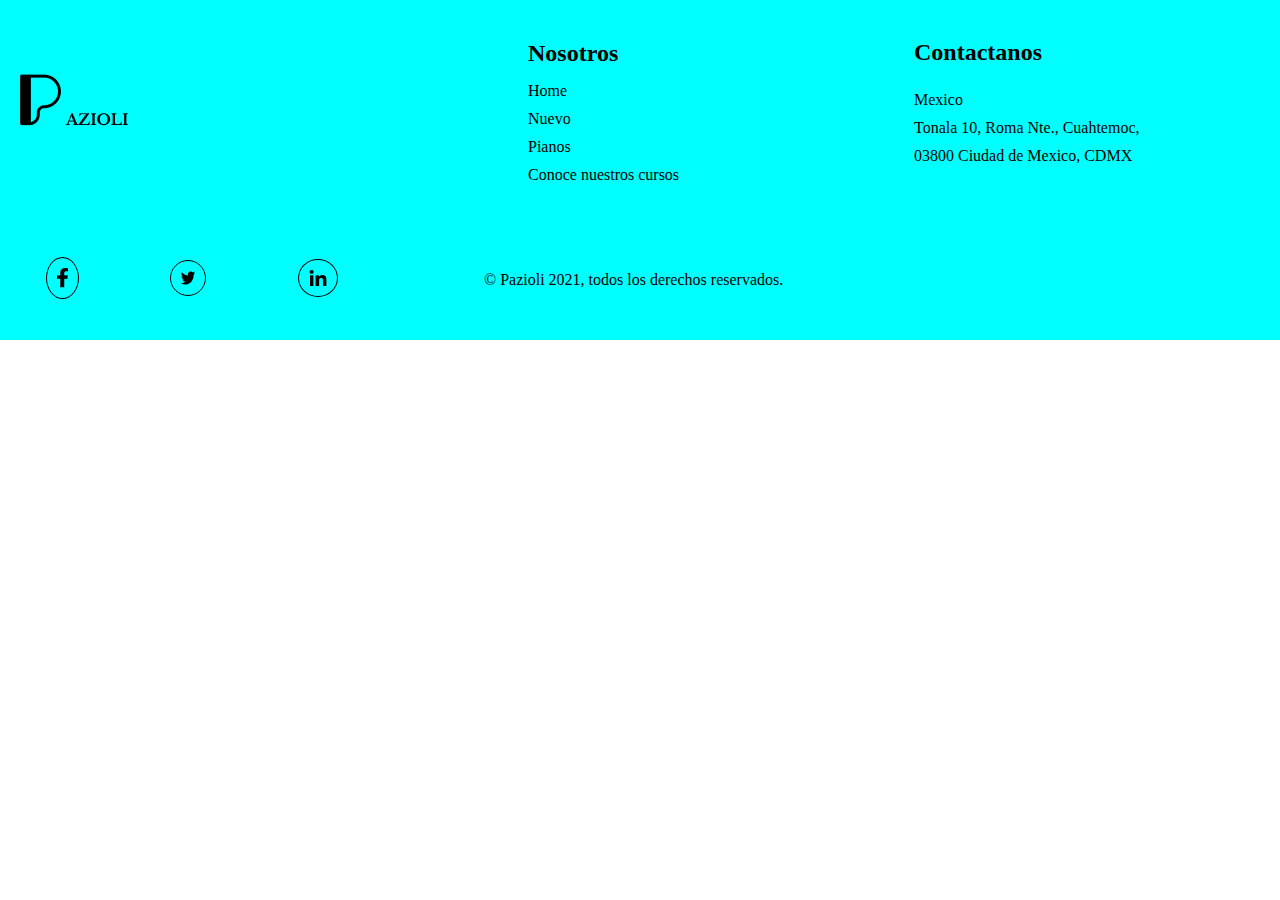
==== src/index.html @ c3fb05de "footer" ====
<!DOCTYPE html>
<html lang="en">
  <head>
    <meta charset="UTF-8" />
    <meta http-equiv="X-UA-Compatible" content="IE=edge" />
    <meta name="viewport" content="width=device-width, initial-scale=1.0" />
    <title>Equipo 01 - Pazioli</title>
    <link rel="stylesheet" href="../" />
    <link rel="stylesheet" href="../style/style.css" />
  </head>
  <body>
    <footer>
      <div class="footer__main">
        <div class="logo">
          <img src="../images/p_de_pazioli.png" alt="Logo Pazioli" />
          <img src="../images/AZIOLI.png" alt="Logo Pazioli" />
        </div>
        <div class="nosotros">
          <h2>Nosotros</h2>
          <ul>
            <li>Home</li>
            <li>Nuevo</li>
            <li>Pianos</li>
            <li>Conoce nuestros cursos</li>
          </ul>
        </div>
        <div class="contacto">
          <h2>Contactanos</h2>
          <ul>
            <li>Mexico</li>
            <li>Tonala 10, Roma Nte., Cuahtemoc,</li>
            <li>03800 Ciudad de Mexico, CDMX</li>
          </ul>
        </div>
      </div>

<div class="relleno">sadsds
    sdadp
    <p>dasd</p>
</div>

      <div class="footer__final">
        <div class="redes">
            <ul>
                <li><img src="../images/facebook.png" alt=""></li>
                <li><img src="../images/twitter.png" alt=""></li>
                <li><img src="../images/linkedin.png" alt=""></li>
            </ul>
        </div>
        <div class="derechos">
        <p>© Pazioli 2021, todos los derechos reservados.</p>
      </div>
    </div>
    </footer>
  </body>
</html>
---- style/style.css ----
@import url("https://fonts.googleapis.com/css2?family=Raleway&display=swap");
* {
  padding: 0;
  margin: 0;
}

footer {
  display: flex;
  justify-content: center;
  align-items: center;
  background-color: aqua;
  flex-wrap: wrap;
  position: relative;
}

.footer__main {
  display: flex;
  width: 100%;
  justify-content: center;
  align-items: center;
}

.logo {
  width: 40%;
  align-items: center;
  justify-content: center;
  padding-left: 20px;
}

.nosotros {
  width: 30%;
  justify-content: flex-start;
  flex-direction: column;
  padding: 20px;
  margin-top: 20px;
}

.nosotros h2 {
  width: 100%;
}

ul {
  list-style: none;
  margin-top: 15px;
}

li {
  margin-top: 10px;
}

.contacto {
  width: 30%;
  height: 100%;
  display: flex;
  align-items: flex-start;
  justify-content: flex-end;
  flex-direction: column;
}

.relleno {
  height: 100 px;
  clear: both;
  background-color: transparent;
  color: transparent;
}

.footer__final {
  display: flex;
  width: 100%;
  height: 100px;
}

.redes {
  width: 30%;
  display: flex;
  align-items: center;
  justify-content: center;
  flex-direction: row-reverse;
}

.redes ul {
  display: flex;
  align-items: center;
  width: 100%;
  justify-content: space-around;
  margin-bottom: 50px;
}

.redes li {
  display: flex;
  justify-content: space-around;
  align-items: center;
  border: black 1px solid;
  border-radius: 60%;
  padding: 10px;
}

.derechos {
  width: 70%;
  display: flex;
  justify-content: flex-start;
  align-items: center;
}

.derechos p {
  width: 100%;
  justify-content: flex-start;
  align-items: center;
  margin-bottom: 20px;
  margin-left: 100px;
}/*# sourceMappingURL=style.css.map */
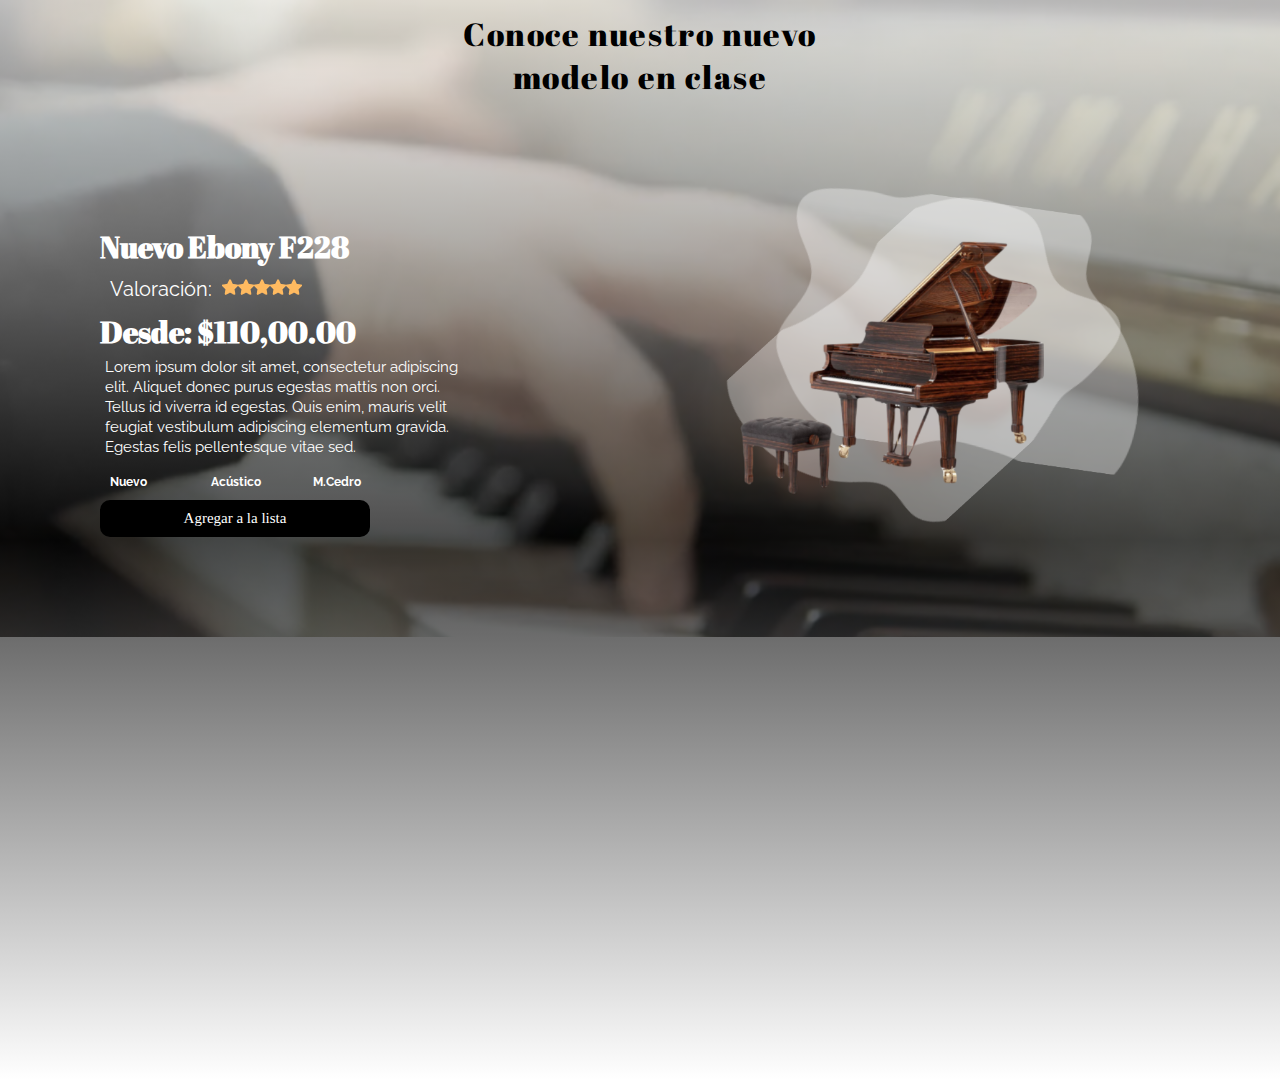
==== commit 8f18fe72: "section1 desktop and mobile" ====
--- a/src/index.html
+++ b/src/index.html
@@ -1,56 +1,60 @@
 <!DOCTYPE html>
 <html lang="en">
-  <head>
-    <meta charset="UTF-8" />
-    <meta http-equiv="X-UA-Compatible" content="IE=edge" />
-    <meta name="viewport" content="width=device-width, initial-scale=1.0" />
+<head>
+    <meta charset="UTF-8">
+    <meta http-equiv="X-UA-Compatible" content="IE=edge">
+    <meta name="viewport" content="width=device-width, initial-scale=1.0">
     <title>Equipo 01 - Pazioli</title>
-    <link rel="stylesheet" href="../" />
-    <link rel="stylesheet" href="../style/style.css" />
-  </head>
-  <body>
-    <footer>
-      <div class="footer__main">
-        <div class="logo">
-          <img src="../images/p_de_pazioli.png" alt="Logo Pazioli" />
-          <img src="../images/AZIOLI.png" alt="Logo Pazioli" />
-        </div>
-        <div class="nosotros">
-          <h2>Nosotros</h2>
-          <ul>
-            <li>Home</li>
-            <li>Nuevo</li>
-            <li>Pianos</li>
-            <li>Conoce nuestros cursos</li>
-          </ul>
-        </div>
-        <div class="contacto">
-          <h2>Contactanos</h2>
-          <ul>
-            <li>Mexico</li>
-            <li>Tonala 10, Roma Nte., Cuahtemoc,</li>
-            <li>03800 Ciudad de Mexico, CDMX</li>
-          </ul>
-        </div>
-      </div>
+    <link rel="stylesheet" href="../style/style.css">
+</head>
+<body>
+    <main>
+        <section class="section__piano">
+            <div class="new">
+                <h1>Conoce nuestro nuevo modelo en clase</h1>
+            </div>
+            <div class="principal">
+              <div class="grupo1">
+                <h2>Nuevo Ebony F228</h2>
+                <div class="new__start">                    
+                    <p>Valoración:</p>
+                    <a href="#" class="start"> <img src="../cint-img/Vector(3).png" alt=""></a>
+                    <a href="#" class="start"> <img src="../cint-img/Vector(3).png" alt=""></a>
+                    <a href="#" class="start"> <img src="../cint-img/Vector(3).png" alt=""></a>
+                    <a href="#" class="start"> <img src="../cint-img/Vector(3).png" alt=""></a>
+                    <a href="#" class="start"> <img src="../cint-img/Vector(3).png" alt=""></a>
+               </div>
+                <div class="new__precio">
+                    <h1>Desde: $110,00.00</h1>
+                    <p>Lorem ipsum dolor sit amet, consectetur adipiscing elit. 
+                        Aliquet donec purus egestas mattis non orci. Tellus id viverra id egestas. 
+                        Quis enim, mauris velit feugiat vestibulum adipiscing elementum gravida. 
+                        Egestas felis pellentesque vitae sed.</p>
+                    <nav>
+                        <ul>
+                            <li><a href="#">Nuevo</a></li>
+                            <li><a href="#">Acústico</a></li>
+                            <li><a href="#">M.Cedro</a></li>
+                        </ul>
+                    </nav>
+                    <div class="button">
+                      <a href="#">Agregar a la lista</a>
+                    </div>
+                </div>
+            </div>
+            <div class="grupo2">
+                <div class="piano">
+                    <img src="../cint-img/Diseño sin título(1).png" width="700" height="500" alt="">
+                </div>
+            </div>
+            </div>
+           
+            
+               
+                
 
-<div class="relleno">sadsds
-    sdadp
-    <p>dasd</p>
-</div>
-
-      <div class="footer__final">
-        <div class="redes">
-            <ul>
-                <li><img src="../images/facebook.png" alt=""></li>
-                <li><img src="../images/twitter.png" alt=""></li>
-                <li><img src="../images/linkedin.png" alt=""></li>
-            </ul>
-        </div>
-        <div class="derechos">
-        <p>© Pazioli 2021, todos los derechos reservados.</p>
-      </div>
-    </div>
-    </footer>
-  </body>
-</html>
+            
+        </section>
+    </main>
+</body>
+</html>--- a/style/style.css
+++ b/style/style.css
@@ -1,111 +1,297 @@
+@import url("https://fonts.googleapis.com/css2?family=Abril+Fatface&display=swap");
 @import url("https://fonts.googleapis.com/css2?family=Raleway&display=swap");
-* {
-  padding: 0;
-  margin: 0;
+@media screen and (min-width: 1200px) {
+  * {
+    padding: 0;
+    margin: 0;
+  }
+  main {
+    width: 100%;
+    height: 100%;
+    background-color: aquamarine;
+  }
+  section {
+    background-image: url(../cint-img/image2.png);
+    display: grid;
+    align-content: center;
+    gap: 1em;
+    height: 100%;
+    background-size: cover;
+  }
+  section .new {
+    padding: 5px;
+    display: flex;
+    align-items: center;
+    justify-content: center;
+    z-index: 1;
+  }
+  section .new h1 {
+    width: 400px;
+    height: 100px;
+    font-family: "Abril Fatface";
+    font-style: normal;
+    font-weight: 400;
+    font-size: 32px;
+    line-height: 43px;
+    display: flex;
+    align-items: center;
+    text-align: center;
+    letter-spacing: 0.05em;
+    z-index: 1;
+  }
+  section .new__start {
+    display: flex;
+  }
+  section .principal {
+    display: flex;
+    justify-content: space-between;
+    align-items: center;
+    z-index: 1;
+  }
+  section .principal .grupo1 {
+    padding: 100px;
+  }
+  section .principal .grupo1 h2 {
+    font-family: "Abril Fatface";
+    font-size: 30px;
+    color: #fff;
+  }
+  section .principal .grupo1 .new__start {
+    display: flex;
+    width: 50%;
+    height: 30%;
+    justify-content: space-around;
+    align-items: center;
+  }
+  section .principal .grupo1 .new__start p {
+    font-family: "Raleway";
+    font-size: 20px;
+    padding: 10px;
+    color: #fff;
+  }
+  section .principal .grupo1 .new__precio h1 {
+    font-family: "Abril Fatface";
+    font-size: 30px;
+    color: #fff;
+  }
+  section .principal .grupo1 .new__precio p {
+    font-family: "Raleway";
+    font-size: 15px;
+    line-height: 20px;
+    padding: 5px;
+    color: #fff;
+  }
+  section .principal .grupo1 .new__precio nav {
+    width: 80%;
+    height: 100%;
+  }
+  section .principal .grupo1 .new__precio ul {
+    width: 100%;
+    height: 100%;
+    display: flex;
+    justify-content: space-around;
+    align-items: center;
+  }
+  section .principal .grupo1 .new__precio ul li {
+    list-style: none;
+    width: 80%;
+    padding: 10px;
+  }
+  section .principal .grupo1 .new__precio ul li a {
+    font-family: "Raleway";
+    font-weight: 700;
+    text-decoration: none;
+    font-size: 12px;
+    color: #fff;
+  }
+  section .principal .grupo1 .new__precio .button {
+    background-color: black;
+    width: 250px;
+    height: 40%;
+    border-radius: 10px;
+    padding: 10px;
+    display: flex;
+    justify-content: center;
+    align-items: center;
+  }
+  section .principal .grupo1 .new__precio .button a {
+    color: #fff;
+    font-size: 15px;
+    text-decoration: none;
+    text-align: center;
+  }
+  section::after {
+    content: "";
+    width: 100%;
+    min-height: 120vh;
+    position: absolute;
+    top: 0;
+    left: 0;
+    background: linear-gradient(#fff, #000, #fff);
+    opacity: 0.7;
+  }
 }
-
-footer {
-  display: flex;
-  justify-content: center;
-  align-items: center;
-  background-color: aqua;
-  flex-wrap: wrap;
-  position: relative;
-}
-
-.footer__main {
-  display: flex;
-  width: 100%;
-  justify-content: center;
-  align-items: center;
-}
-
-.logo {
-  width: 40%;
-  align-items: center;
-  justify-content: center;
-  padding-left: 20px;
-}
-
-.nosotros {
-  width: 30%;
-  justify-content: flex-start;
-  flex-direction: column;
-  padding: 20px;
-  margin-top: 20px;
-}
-
-.nosotros h2 {
-  width: 100%;
-}
-
-ul {
-  list-style: none;
-  margin-top: 15px;
-}
-
-li {
-  margin-top: 10px;
-}
-
-.contacto {
-  width: 30%;
-  height: 100%;
-  display: flex;
-  align-items: flex-start;
-  justify-content: flex-end;
-  flex-direction: column;
-}
-
-.relleno {
-  height: 100 px;
-  clear: both;
-  background-color: transparent;
-  color: transparent;
-}
-
-.footer__final {
-  display: flex;
-  width: 100%;
-  height: 100px;
-}
-
-.redes {
-  width: 30%;
-  display: flex;
-  align-items: center;
-  justify-content: center;
-  flex-direction: row-reverse;
-}
-
-.redes ul {
-  display: flex;
-  align-items: center;
-  width: 100%;
-  justify-content: space-around;
-  margin-bottom: 50px;
-}
-
-.redes li {
-  display: flex;
-  justify-content: space-around;
-  align-items: center;
-  border: black 1px solid;
-  border-radius: 60%;
-  padding: 10px;
-}
-
-.derechos {
-  width: 70%;
-  display: flex;
-  justify-content: flex-start;
-  align-items: center;
-}
-
-.derechos p {
-  width: 100%;
-  justify-content: flex-start;
-  align-items: center;
-  margin-bottom: 20px;
-  margin-left: 100px;
+@media screen and (max-width: 600px) {
+  * {
+    padding: 0;
+    margin: 0;
+  }
+  main {
+    width: 100%;
+    height: 100%;
+  }
+  section {
+    width: 100vw;
+    height: 120vh;
+    background-image: url(../cint-img/image2.png);
+    align-content: center;
+    gap: 1em;
+    background-size: cover;
+  }
+  section .new {
+    width: 100%;
+    height: 130px;
+    padding: 5px;
+    display: flex;
+    align-items: center;
+    justify-content: center;
+    z-index: 1;
+  }
+  section .new h1 {
+    width: 400px;
+    height: 100px;
+    font-family: "Abril Fatface";
+    font-style: normal;
+    font-weight: 400;
+    font-size: 32px;
+    line-height: 43px;
+    display: flex;
+    align-items: center;
+    text-align: center;
+    letter-spacing: 0.05em;
+    z-index: 1;
+  }
+  section .new__start {
+    display: flex;
+  }
+  section .principal {
+    width: 100%;
+    display: flex;
+    flex-direction: column-reverse;
+    justify-content: space-around;
+    align-items: center;
+  }
+  section .principal .grupo1 {
+    background: linear-gradient(#fff 100%, rgba(0, 0, 0, 0) 75%, rgba(0, 0, 0, 0) 75%, #ffffff 100%);
+    padding: 40px 40px 10px 40px;
+    height: 80vh;
+  }
+  section .principal .grupo1 h2 {
+    font-family: "Abril Fatface";
+    font-size: 30px;
+    color: #fff;
+    text-align: center;
+    letter-spacing: 5px;
+    position: relative;
+    z-index: 1;
+  }
+  section .principal .grupo1 .new__start {
+    display: flex;
+    width: 70%;
+    justify-content: center;
+    align-items: center;
+    position: relative;
+    z-index: 1;
+  }
+  section .principal .grupo1 .new__start p {
+    font-family: "Raleway";
+    font-size: 15px;
+    text-align: center;
+    padding: 10px;
+    color: #fff;
+  }
+  section .principal .grupo1 .new__precio h1 {
+    font-family: "Abril Fatface";
+    font-size: 30px;
+    color: #fff;
+    text-align: center;
+    letter-spacing: 3px;
+    position: relative;
+    z-index: 1;
+  }
+  section .principal .grupo1 .new__precio p {
+    font-family: "Raleway";
+    font-size: 15px;
+    line-height: 20px;
+    text-align: center;
+    padding: 20px 50px 10px 50px;
+    color: #fff;
+    position: relative;
+    z-index: 1;
+  }
+  section .principal .grupo1 .new__precio nav {
+    width: 100%;
+    display: flex;
+    justify-content: space-around;
+    position: relative;
+    z-index: 1;
+  }
+  section .principal .grupo1 .new__precio ul {
+    width: 60%;
+    display: flex;
+    justify-content: center;
+    align-content: center;
+  }
+  section .principal .grupo1 .new__precio ul li {
+    list-style: none;
+    width: 100%;
+    padding: 10px;
+  }
+  section .principal .grupo1 .new__precio ul li a {
+    font-family: "Raleway";
+    font-weight: 700;
+    text-decoration: none;
+    font-size: 12px;
+    color: #fff;
+  }
+  section .principal .grupo1 .new__precio .button {
+    width: 100%;
+    height: 40%;
+    display: flex;
+    justify-content: center;
+    align-items: center;
+    position: relative;
+    z-index: 1;
+  }
+  section .principal .grupo1 .new__precio .button a {
+    background-color: black;
+    color: #fff;
+    font-size: 15px;
+    padding: 15px 100px 15px 100px;
+    border-radius: 10px;
+    text-decoration: none;
+    text-align: center;
+  }
+  section .principal .grupo2 {
+    width: 100%;
+    height: 50%;
+    display: flex;
+    flex-direction: row-reverse;
+    justify-content: center;
+    z-index: 1;
+  }
+  section .principal .grupo2 .piano img {
+    width: 100%;
+    height: 100%;
+  }
+  section::before {
+    content: "";
+    width: 100%;
+    min-height: 120vh;
+    position: absolute;
+    top: 0;
+    left: 0;
+    background: linear-gradient(#fff, #000, #fff);
+    opacity: 0.7;
+  }
 }/*# sourceMappingURL=style.css.map */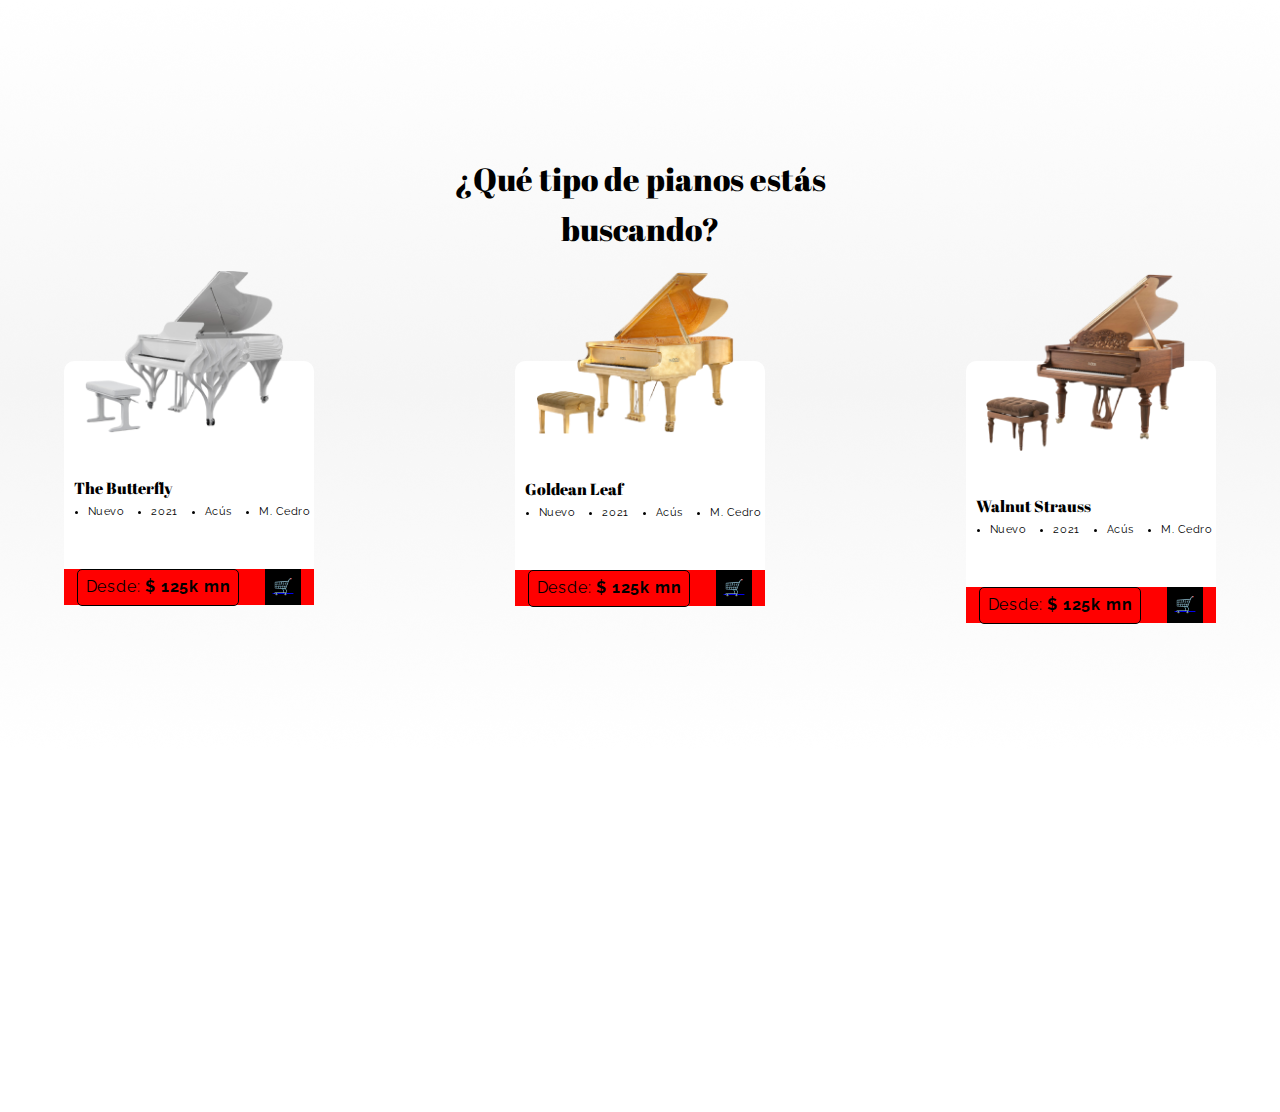
==== commit 3589ac36: "Updating my branch" ====
--- a/src/index.html
+++ b/src/index.html
@@ -8,53 +8,79 @@
     <link rel="stylesheet" href="../style/style.css">
 </head>
 <body>
-    <main>
-        <section class="section__piano">
-            <div class="new">
-                <h1>Conoce nuestro nuevo modelo en clase</h1>
-            </div>
-            <div class="principal">
-              <div class="grupo1">
-                <h2>Nuevo Ebony F228</h2>
-                <div class="new__start">                    
-                    <p>Valoración:</p>
-                    <a href="#" class="start"> <img src="../cint-img/Vector(3).png" alt=""></a>
-                    <a href="#" class="start"> <img src="../cint-img/Vector(3).png" alt=""></a>
-                    <a href="#" class="start"> <img src="../cint-img/Vector(3).png" alt=""></a>
-                    <a href="#" class="start"> <img src="../cint-img/Vector(3).png" alt=""></a>
-                    <a href="#" class="start"> <img src="../cint-img/Vector(3).png" alt=""></a>
-               </div>
-                <div class="new__precio">
-                    <h1>Desde: $110,00.00</h1>
-                    <p>Lorem ipsum dolor sit amet, consectetur adipiscing elit. 
-                        Aliquet donec purus egestas mattis non orci. Tellus id viverra id egestas. 
-                        Quis enim, mauris velit feugiat vestibulum adipiscing elementum gravida. 
-                        Egestas felis pellentesque vitae sed.</p>
-                    <nav>
-                        <ul>
-                            <li><a href="#">Nuevo</a></li>
-                            <li><a href="#">Acústico</a></li>
-                            <li><a href="#">M.Cedro</a></li>
-                        </ul>
-                    </nav>
-                    <div class="button">
-                      <a href="#">Agregar a la lista</a>
-                    </div>
-                </div>
-            </div>
-            <div class="grupo2">
-                <div class="piano">
-                    <img src="../cint-img/Diseño sin título(1).png" width="700" height="500" alt="">
-                </div>
-            </div>
-            </div>
-           
-            
-               
-                
-
-            
-        </section>
-    </main>
+    <section class="section__pianos">
+      <div class="section__info">
+        <p class="section__sub">¿Qué tipo de pianos estás</p>
+        <p class="section__sub">buscando?</p>
+      </div>
+      <br/>
+      <br/>
+      <br/>
+      <br/>
+      <br/>
+      <br/>
+      <div class="section__tipos">
+        <div class="section__tipos--tipodetalle">
+          <div class="imagenPianos">
+            <img src="../img/alejandro_piano01.png" alt="Piano de cola color blanco" />
+          </div>
+          <div class="textosPianos">
+            <h3>The Butterfly</h3>
+          </div>
+          <div class="detallesPianos">
+            <ul>
+              <li>Nuevo</li>
+              <li>2021</li>
+              <li>Acús</li>
+              <li>M. Cedro</li>
+            </ul>
+          </div>
+          <div class="ordenarPianos">
+            <div class="costobase"><p>Desde: <strong>$ 125k mn</strong></p></div>
+            <div class="carrito"><a href="#">🛒</a></div>
+          </div>
+        </div>
+        <div class="section__tipos--tipodetalle">
+          <div class="imagenPianos">
+            <img src="../img/alejandro_piano02.png" alt="Piano de cola color dorado" />
+          </div>
+          <div class="textosPianos">
+            <h3>Goldean Leaf</h3>
+          </div>
+          <div class="detallesPianos">
+            <ul>
+              <li>Nuevo</li>
+              <li>2021</li>
+              <li>Acús</li>
+              <li>M. Cedro</li>
+            </ul>
+          </div>
+          <div class="ordenarPianos">
+            <div class="costobase"><p>Desde: <strong>$ 125k mn</strong></p></div>
+            <div class="carrito"><a href="#">🛒</a></div>
+          </div>
+        </div>
+        <div class="section__tipos--tipodetalle">
+          <div class="imagenPianos">
+            <img src="../img/alejandro_piano03.png" alt="Piano de cola color madera" />
+          </div>
+          <div class="textosPianos">
+            <h3>Walnut Strauss</h3>
+          </div>
+          <div class="detallesPianos">
+            <ul>
+              <li>Nuevo</li>
+              <li>2021</li>
+              <li>Acús</li>
+              <li>M. Cedro</li>
+            </ul>
+          </div>
+          <div class="ordenarPianos">
+            <div class="costobase"><p>Desde: <strong>$ 125k mn</strong></p></div>
+            <div class="carrito"><a href="#">🛒</a></div>
+          </div>
+        </div>
+      </div>
+    </section>
 </body>
 </html>--- a/style/style.css
+++ b/style/style.css
@@ -1,297 +1,271 @@
 @import url("https://fonts.googleapis.com/css2?family=Abril+Fatface&display=swap");
 @import url("https://fonts.googleapis.com/css2?family=Raleway&display=swap");
-@media screen and (min-width: 1200px) {
+@media only screen and (min-width: 1024px) {
   * {
+    margin: 0;
     padding: 0;
+  }
+  .section__pianos {
+    background-image: url(../img/alejandro_fondo.png);
+    width: 100%;
+    height: 751px;
+    position: relative;
+    align-items: center;
+    justify-content: center;
+    align-content: center;
+  }
+  .section__info {
+    padding-top: 17vh;
+    position: relative;
+  }
+  .section__sub {
+    font-family: "Abril Fatface";
+    font-style: normal;
+    font-weight: 400;
+    font-size: 32px;
+    line-height: 43px;
+    display: flex;
+    justify-content: center;
+    align-items: center;
+    height: 50px;
+    position: relative;
+  }
+  .section__tipos {
+    width: 90%;
+    padding-left: 5%;
+    padding-right: 5%;
+    height: 751px;
+    display: flex;
+    flex-direction: row;
+    align-items: flex-start;
+    flex-wrap: wrap;
+    justify-content: space-between;
+  }
+  .section__tipos--tipodetalle {
+    width: 250px;
+    height: 239px;
+    background-color: white;
+    border-radius: 10px;
+  }
+  .section__tipos--tipodetalle img {
+    width: 80%;
+    height: 80%;
+    position: relative;
+    bottom: 90px;
+    left: 20px;
+  }
+  .textosPianos h3 {
+    font-family: "Abril Fatface";
+    font-style: normal;
+    font-weight: 400;
+    font-size: 16px;
+    line-height: 43px;
+    display: flex;
+    justify-content: left;
+    align-items: left;
+    height: 28px;
+    position: relative;
+    left: 10px;
+    bottom: 60px;
+    display: flex;
+  }
+  .detallesPianos ul {
+    font-family: "Raleway";
+    font-style: normal;
+    font-weight: 400;
+    font-size: 11px;
+    line-height: 14px;
+    /* identical to box height */
+    display: flex;
+    align-items: center;
+    letter-spacing: 0.05em;
+    color: #000000;
+    position: relative;
+    bottom: 50px;
+    left: 10px;
+    display: flex;
+    justify-content: space-around;
+    align-items: center;
+  }
+  .ordenarPianos {
+    width: 100%;
+    height: 36px;
+    display: flex;
+    flex-direction: row;
+    align-items: flex-start;
+    flex-wrap: wrap;
+    justify-content: space-around;
+    background-color: red;
+    bottom: 45px;
+  }
+  .costobase {
+    font-family: "Raleway";
+    font-style: normal;
+    font-weight: 400;
+    font-size: 16px;
+    line-height: 14px;
+    /* identical to box height */
+    display: flex;
+    align-items: center;
+    letter-spacing: 0.05em;
+    color: #000000;
+    width: 160px;
+    height: 35px;
+    border: 1px black solid;
+    border-radius: 5px;
+    align-items: center;
+    justify-content: center;
+  }
+  .carrito {
+    font-family: "Raleway";
+    font-style: normal;
+    font-weight: 400;
+    font-size: 16px;
+    line-height: 14px;
+    /* identical to box height */
+    display: flex;
+    align-items: center;
+    letter-spacing: 0.05em;
+    color: #000000;
+    width: 36px;
+    height: 36px;
+    background-color: black;
+    align-items: center;
+    justify-content: center;
+  }
+}
+@media only screen and (max-width: 767px) {
+  * {
     margin: 0;
-  }
-  main {
-    width: 100%;
-    height: 100%;
-    background-color: aquamarine;
-  }
-  section {
-    background-image: url(../cint-img/image2.png);
-    display: grid;
+    padding: 0;
+  }
+  .section__pianos {
+    background-image: url(../img/alejandro_fondo.png);
+    width: 100%;
+    height: 1356px;
+    position: relative;
+    align-items: center;
+    justify-content: center;
     align-content: center;
-    gap: 1em;
-    height: 100%;
-    background-size: cover;
-  }
-  section .new {
-    padding: 5px;
-    display: flex;
-    align-items: center;
-    justify-content: center;
-    z-index: 1;
-  }
-  section .new h1 {
-    width: 400px;
-    height: 100px;
+  }
+  .section__info {
+    padding-top: 17vh;
+    position: relative;
+  }
+  .section__sub {
     font-family: "Abril Fatface";
     font-style: normal;
     font-weight: 400;
     font-size: 32px;
     line-height: 43px;
     display: flex;
-    align-items: center;
-    text-align: center;
-    letter-spacing: 0.05em;
-    z-index: 1;
-  }
-  section .new__start {
-    display: flex;
-  }
-  section .principal {
-    display: flex;
+    justify-content: center;
+    align-items: center;
+    height: 50px;
+    position: relative;
+  }
+  .section__tipos {
+    width: 90%;
+    padding-left: 5%;
+    padding-right: 5%;
+    height: 751px;
+    display: flex;
+    flex-direction: row;
+    align-items: flex-start;
+    flex-wrap: wrap;
     justify-content: space-between;
-    align-items: center;
-    z-index: 1;
-  }
-  section .principal .grupo1 {
-    padding: 100px;
-  }
-  section .principal .grupo1 h2 {
-    font-family: "Abril Fatface";
-    font-size: 30px;
-    color: #fff;
-  }
-  section .principal .grupo1 .new__start {
-    display: flex;
-    width: 50%;
-    height: 30%;
-    justify-content: space-around;
-    align-items: center;
-  }
-  section .principal .grupo1 .new__start p {
-    font-family: "Raleway";
-    font-size: 20px;
-    padding: 10px;
-    color: #fff;
-  }
-  section .principal .grupo1 .new__precio h1 {
-    font-family: "Abril Fatface";
-    font-size: 30px;
-    color: #fff;
-  }
-  section .principal .grupo1 .new__precio p {
-    font-family: "Raleway";
-    font-size: 15px;
-    line-height: 20px;
-    padding: 5px;
-    color: #fff;
-  }
-  section .principal .grupo1 .new__precio nav {
+    background-color: purple;
+  }
+  .section__tipos--tipodetalle {
+    width: 250px;
+    height: 239px;
+    background-color: white;
+    border-radius: 10px;
+  }
+  .section__tipos--tipodetalle img {
     width: 80%;
-    height: 100%;
-  }
-  section .principal .grupo1 .new__precio ul {
-    width: 100%;
-    height: 100%;
-    display: flex;
-    justify-content: space-around;
-    align-items: center;
-  }
-  section .principal .grupo1 .new__precio ul li {
-    list-style: none;
-    width: 80%;
-    padding: 10px;
-  }
-  section .principal .grupo1 .new__precio ul li a {
-    font-family: "Raleway";
-    font-weight: 700;
-    text-decoration: none;
-    font-size: 12px;
-    color: #fff;
-  }
-  section .principal .grupo1 .new__precio .button {
+    height: 80%;
+    position: relative;
+    bottom: 90px;
+    left: 20px;
+  }
+  .textosPianos h3 {
+    font-family: "Abril Fatface";
+    font-style: normal;
+    font-weight: 400;
+    font-size: 16px;
+    line-height: 43px;
+    display: flex;
+    justify-content: left;
+    align-items: left;
+    height: 28px;
+    position: relative;
+    bottom: 60px;
+    left: 10px;
+  }
+  .detallesPianos ul {
+    font-family: "Raleway";
+    font-style: normal;
+    font-weight: 400;
+    font-size: 11px;
+    line-height: 14px;
+    /* identical to box height */
+    display: flex;
+    align-items: center;
+    letter-spacing: 0.05em;
+    color: #000000;
+    position: relative;
+    bottom: 50px;
+    left: 10px;
+    display: flex;
+    justify-content: space-around;
+    align-items: center;
+  }
+  .ordenarPianos {
+    width: 100%;
+    height: 36px;
+    display: flex;
+    flex-direction: column;
+    align-items: flex-start;
+    flex-wrap: wrap;
+    justify-content: space-around;
+    top: 10px;
+    background-color: red;
+    bottom: 145px;
+  }
+  .costobase {
+    font-family: "Raleway";
+    font-style: normal;
+    font-weight: 400;
+    font-size: 16px;
+    line-height: 14px;
+    /* identical to box height */
+    display: flex;
+    align-items: center;
+    letter-spacing: 0.05em;
+    color: #000000;
+    width: 160px;
+    height: 35px;
+    border: 1px black solid;
+    border-radius: 1px;
+    align-items: center;
+    justify-content: center;
+  }
+  .carrito {
+    font-family: "Raleway";
+    font-style: normal;
+    font-weight: 400;
+    font-size: 16px;
+    line-height: 14px;
+    /* identical to box height */
+    display: flex;
+    align-items: center;
+    letter-spacing: 0.05em;
+    color: #000000;
+    width: 36px;
+    height: 36px;
     background-color: black;
-    width: 250px;
-    height: 40%;
-    border-radius: 10px;
-    padding: 10px;
-    display: flex;
-    justify-content: center;
-    align-items: center;
-  }
-  section .principal .grupo1 .new__precio .button a {
-    color: #fff;
-    font-size: 15px;
-    text-decoration: none;
-    text-align: center;
-  }
-  section::after {
-    content: "";
-    width: 100%;
-    min-height: 120vh;
-    position: absolute;
-    top: 0;
-    left: 0;
-    background: linear-gradient(#fff, #000, #fff);
-    opacity: 0.7;
-  }
-}
-@media screen and (max-width: 600px) {
-  * {
-    padding: 0;
-    margin: 0;
-  }
-  main {
-    width: 100%;
-    height: 100%;
-  }
-  section {
-    width: 100vw;
-    height: 120vh;
-    background-image: url(../cint-img/image2.png);
-    align-content: center;
-    gap: 1em;
-    background-size: cover;
-  }
-  section .new {
-    width: 100%;
-    height: 130px;
-    padding: 5px;
-    display: flex;
-    align-items: center;
-    justify-content: center;
-    z-index: 1;
-  }
-  section .new h1 {
-    width: 400px;
-    height: 100px;
-    font-family: "Abril Fatface";
-    font-style: normal;
-    font-weight: 400;
-    font-size: 32px;
-    line-height: 43px;
-    display: flex;
-    align-items: center;
-    text-align: center;
-    letter-spacing: 0.05em;
-    z-index: 1;
-  }
-  section .new__start {
-    display: flex;
-  }
-  section .principal {
-    width: 100%;
-    display: flex;
-    flex-direction: column-reverse;
-    justify-content: space-around;
-    align-items: center;
-  }
-  section .principal .grupo1 {
-    background: linear-gradient(#fff 100%, rgba(0, 0, 0, 0) 75%, rgba(0, 0, 0, 0) 75%, #ffffff 100%);
-    padding: 40px 40px 10px 40px;
-    height: 80vh;
-  }
-  section .principal .grupo1 h2 {
-    font-family: "Abril Fatface";
-    font-size: 30px;
-    color: #fff;
-    text-align: center;
-    letter-spacing: 5px;
-    position: relative;
-    z-index: 1;
-  }
-  section .principal .grupo1 .new__start {
-    display: flex;
-    width: 70%;
-    justify-content: center;
-    align-items: center;
-    position: relative;
-    z-index: 1;
-  }
-  section .principal .grupo1 .new__start p {
-    font-family: "Raleway";
-    font-size: 15px;
-    text-align: center;
-    padding: 10px;
-    color: #fff;
-  }
-  section .principal .grupo1 .new__precio h1 {
-    font-family: "Abril Fatface";
-    font-size: 30px;
-    color: #fff;
-    text-align: center;
-    letter-spacing: 3px;
-    position: relative;
-    z-index: 1;
-  }
-  section .principal .grupo1 .new__precio p {
-    font-family: "Raleway";
-    font-size: 15px;
-    line-height: 20px;
-    text-align: center;
-    padding: 20px 50px 10px 50px;
-    color: #fff;
-    position: relative;
-    z-index: 1;
-  }
-  section .principal .grupo1 .new__precio nav {
-    width: 100%;
-    display: flex;
-    justify-content: space-around;
-    position: relative;
-    z-index: 1;
-  }
-  section .principal .grupo1 .new__precio ul {
-    width: 60%;
-    display: flex;
-    justify-content: center;
-    align-content: center;
-  }
-  section .principal .grupo1 .new__precio ul li {
-    list-style: none;
-    width: 100%;
-    padding: 10px;
-  }
-  section .principal .grupo1 .new__precio ul li a {
-    font-family: "Raleway";
-    font-weight: 700;
-    text-decoration: none;
-    font-size: 12px;
-    color: #fff;
-  }
-  section .principal .grupo1 .new__precio .button {
-    width: 100%;
-    height: 40%;
-    display: flex;
-    justify-content: center;
-    align-items: center;
-    position: relative;
-    z-index: 1;
-  }
-  section .principal .grupo1 .new__precio .button a {
-    background-color: black;
-    color: #fff;
-    font-size: 15px;
-    padding: 15px 100px 15px 100px;
-    border-radius: 10px;
-    text-decoration: none;
-    text-align: center;
-  }
-  section .principal .grupo2 {
-    width: 100%;
-    height: 50%;
-    display: flex;
-    flex-direction: row-reverse;
-    justify-content: center;
-    z-index: 1;
-  }
-  section .principal .grupo2 .piano img {
-    width: 100%;
-    height: 100%;
-  }
-  section::before {
-    content: "";
-    width: 100%;
-    min-height: 120vh;
-    position: absolute;
-    top: 0;
-    left: 0;
-    background: linear-gradient(#fff, #000, #fff);
-    opacity: 0.7;
+    align-items: center;
+    justify-content: center;
   }
 }/*# sourceMappingURL=style.css.map */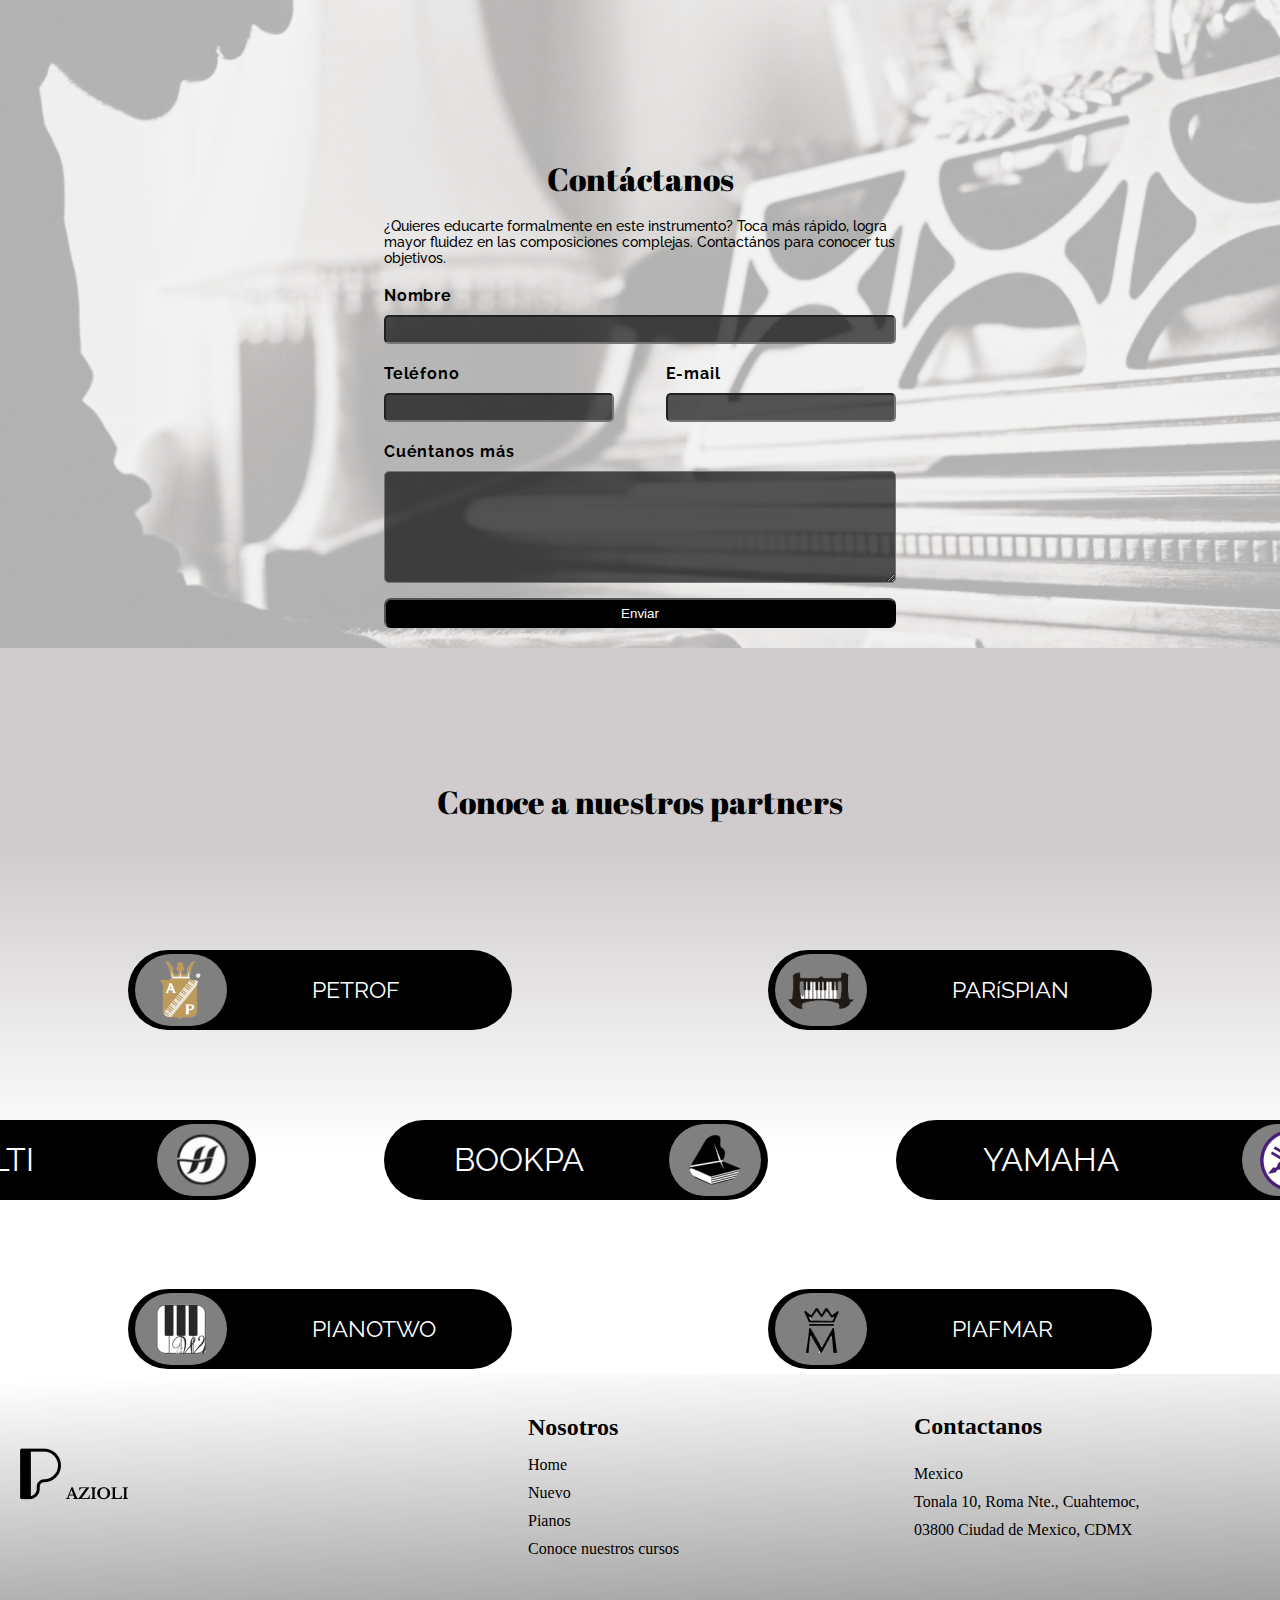
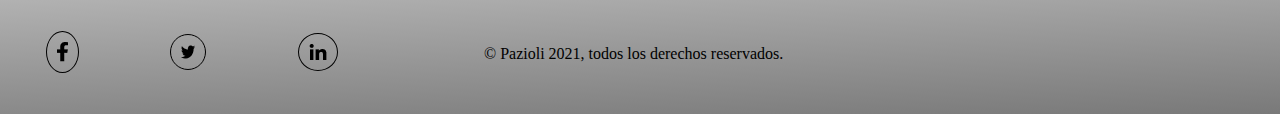
==== commit 787c35e5: "merge Ferdev and Rafafooter on Develop" ====
--- a/src/index.html
+++ b/src/index.html
@@ -1,86 +1,140 @@
 <!DOCTYPE html>
-<html lang="en">
-<head>
-    <meta charset="UTF-8">
-    <meta http-equiv="X-UA-Compatible" content="IE=edge">
-    <meta name="viewport" content="width=device-width, initial-scale=1.0">
+
+<html lang="es">
+  <head>
+    <meta charset="UTF-8" />
+    <meta http-equiv="X-UA-Compatible" content="IE=edge" />
+    <meta name="viewport" content="width=device-width, initial-scale=1.0" />
     <title>Equipo 01 - Pazioli</title>
-    <link rel="stylesheet" href="../style/style.css">
-</head>
-<body>
-    <section class="section__pianos">
+    <link rel="stylesheet" href="../style/style.css" />
+  </head>
+  <body>
+    <section class="section__contacto">
       <div class="section__info">
-        <p class="section__sub">¿Qué tipo de pianos estás</p>
-        <p class="section__sub">buscando?</p>
+        <p class="section__sub">Contáctanos</p>
+        <p class="texto">
+          ¿Quieres educarte formalmente en este instrumento? Toca más rápido,
+          logra mayor fluidez en las composiciones complejas. Contactános para
+          conocer tus objetivos.
+        </p>
       </div>
-      <br/>
-      <br/>
-      <br/>
-      <br/>
-      <br/>
-      <br/>
-      <div class="section__tipos">
-        <div class="section__tipos--tipodetalle">
-          <div class="imagenPianos">
-            <img src="../img/alejandro_piano01.png" alt="Piano de cola color blanco" />
+      <div class="section__label1">
+        <label for="formGroupExampleInput" class="form-label">Nombre</label>
+        <input type="text" class="form-control" id="formGroupExampleInput" />
+      </div>
+      <div class="section__label2">
+        <div>
+          <label for="formGroupExampleInput" class="form-label">Teléfono</label>
+          <input type="text" class="form-control" id="formGroupExampleInput" />
+        </div>
+        <div>
+          <label for="formGroupExampleInput" class="form-label">E-mail</label>
+          <input type="text" class="form-control" id="formGroupExampleInput" />
+        </div>
+      </div>
+      <div class="section__label4">
+        <p class="label-paragraf">Cuéntanos más</p>
+        <textarea name="message" id="messageArea"></textarea>
+        <input class="btn" type="submit" value="Enviar" />
+      </div>
+    </section>
+    <section class="section__partners">
+      <p class="section__parag">Conoce a nuestros partners</p>
+      <div class="section__part1">
+        <div class="partner__div mobile-border">
+          <div class="partner1">
+            <img src="../ferImg/partner1.png" alt="PETROF" />
           </div>
-          <div class="textosPianos">
-            <h3>The Butterfly</h3>
+          <p class="partners__paragraf">PETROF</p>
+        </div>
+        <div class="partner__div mobile-oc">
+          <div class="partner2 ">
+            <img src="../ferImg/partner2.png" alt="PARíSPIAN" />
           </div>
-          <div class="detallesPianos">
-            <ul>
-              <li>Nuevo</li>
-              <li>2021</li>
-              <li>Acús</li>
-              <li>M. Cedro</li>
-            </ul>
-          </div>
-          <div class="ordenarPianos">
-            <div class="costobase"><p>Desde: <strong>$ 125k mn</strong></p></div>
-            <div class="carrito"><a href="#">🛒</a></div>
+          <p class="partners__paragraf">PARíSPIAN</p>
+        </div>
+      </div>
+      <div class="section__part2">
+        <div class="partner__div1--left  mobile-oc">
+            <p class="partners__paragraf1">LTI</p>
+            <div class="partner3">
+            <img src="../ferImg/partner3.png" alt="LTI" />
           </div>
         </div>
-        <div class="section__tipos--tipodetalle">
-          <div class="imagenPianos">
-            <img src="../img/alejandro_piano02.png" alt="Piano de cola color dorado" />
-          </div>
-          <div class="textosPianos">
-            <h3>Goldean Leaf</h3>
-          </div>
-          <div class="detallesPianos">
-            <ul>
-              <li>Nuevo</li>
-              <li>2021</li>
-              <li>Acús</li>
-              <li>M. Cedro</li>
-            </ul>
-          </div>
-          <div class="ordenarPianos">
-            <div class="costobase"><p>Desde: <strong>$ 125k mn</strong></p></div>
-            <div class="carrito"><a href="#">🛒</a></div>
+        <div class="partner__div1 mobile-border1">
+          <p class="partners__paragraf1">BOOKPA</p>
+          <div class="partner4">
+            <img src="../ferImg/partner4.png" alt="BOOKPA" />
           </div>
         </div>
-        <div class="section__tipos--tipodetalle">
-          <div class="imagenPianos">
-            <img src="../img/alejandro_piano03.png" alt="Piano de cola color madera" />
-          </div>
-          <div class="textosPianos">
-            <h3>Walnut Strauss</h3>
-          </div>
-          <div class="detallesPianos">
-            <ul>
-              <li>Nuevo</li>
-              <li>2021</li>
-              <li>Acús</li>
-              <li>M. Cedro</li>
-            </ul>
-          </div>
-          <div class="ordenarPianos">
-            <div class="costobase"><p>Desde: <strong>$ 125k mn</strong></p></div>
-            <div class="carrito"><a href="#">🛒</a></div>
+        <div class="partner__div1--right mobile-oc">
+          <p class="partners__paragraf1">YAMAHA</p>
+          <div class="partner5">
+            <img src="../ferImg/partner5.png" alt="YAMAHA" />
           </div>
         </div>
       </div>
+      <div class="section__part3">
+        <div class="partner__div mobile-oc">
+          <div class="partner6 ">
+            <img src="../ferImg/partner6.png" alt="PIANOTWO" />
+          </div>
+          <p class="partners__paragraf">PIANOTWO</p>
+        </div>
+        <div class="partner__div mobile-border">
+          <div class="partner7">
+            <img src="../ferImg/partner7.png" alt="PIAFMAR" />
+          </div>
+          <p class="partners__paragraf">PIAFMAR</p>
+        </div>
+      </div>
     </section>
-</body>
-</html>+    <link rel="stylesheet" href="../" />
+    <link rel="stylesheet" href="../style/style.css" />
+  </head>
+  <body>
+    <footer>
+      <div class="footer__main">
+        <div class="logo">
+          <img src="../images/p_de_pazioli.png" alt="Logo Pazioli" />
+          <img src="../images/AZIOLI.png" alt="Logo Pazioli" />
+        </div>
+        <div class="nosotros">
+          <h2>Nosotros</h2>
+          <ul>
+            <li>Home</li>
+            <li>Nuevo</li>
+            <li>Pianos</li>
+            <li>Conoce nuestros cursos</li>
+          </ul>
+        </div>
+        <div class="contacto">
+          <h2>Contactanos</h2>
+          <ul>
+            <li>Mexico</li>
+            <li>Tonala 10, Roma Nte., Cuahtemoc,</li>
+            <li>03800 Ciudad de Mexico, CDMX</li>
+          </ul>
+        </div>
+      </div>
+
+<div class="relleno">sadsds
+    sdadp
+    <p>dasd</p>
+</div>
+
+      <div class="footer__final">
+        <div class="redes">
+            <ul>
+                <li><img src="../images/facebook.png" alt=""></li>
+                <li><img src="../images/twitter.png" alt=""></li>
+                <li><img src="../images/linkedin.png" alt=""></li>
+            </ul>
+        </div>
+        <div class="derechos">
+        <p>© Pazioli 2021, todos los derechos reservados.</p>
+      </div>
+    </div>
+    </footer>
+  </body>
+</html>
--- a/style/style.css
+++ b/style/style.css
@@ -1,271 +1,598 @@
 @import url("https://fonts.googleapis.com/css2?family=Abril+Fatface&display=swap");
 @import url("https://fonts.googleapis.com/css2?family=Raleway&display=swap");
-@media only screen and (min-width: 1024px) {
+@import url("https://fonts.googleapis.com/css?family=Raleway:300,400,700&display=swap");
+@import url("https://fonts.googleapis.com/css?family=Raleway:300,400,700&display=swap");
+.section__partners {
+  background: linear-gradient(180deg, rgb(208, 204, 205) 28%, rgb(255, 255, 255) 70%);
+}
+
+.section__parag {
+  font-family: "Abril Fatface";
+  font-style: normal;
+  font-weight: 400;
+  font-size: 32px;
+  line-height: 43px;
+  display: flex;
+  justify-content: center;
+  align-items: center;
+  height: 50px;
+  margin-bottom: 60px;
+  padding-top: 10%;
+  padding-bottom: 5%;
+}
+
+.section__part1 {
+  display: flex;
+  justify-content: space-around;
+  align-items: center;
+  margin-bottom: 7%;
+}
+
+.partner__div1 {
+  background-color: black;
+  color: white;
+  width: 30%;
+  height: 80px;
+  display: flex;
+  flex-direction: row;
+  align-items: center;
+  border-radius: 50px;
+  justify-content: right;
+}
+.partner__div1 .partners__paragraf1 {
+  font-family: "Raleway";
+  font-style: normal;
+  font-weight: 400;
+  font-size: 32px;
+  line-height: 38px;
+}
+
+.partner__div1--left {
+  background-color: black;
+  color: white;
+  width: 30%;
+  height: 80px;
+  display: flex;
+  flex-direction: row;
+  align-items: center;
+  border-radius: 50px;
+  justify-content: right;
+  margin-left: -10%;
+}
+.partner__div1--left .partners__paragraf1 {
+  font-family: "Raleway";
+  font-style: normal;
+  font-weight: 400;
+  font-size: 32px;
+  line-height: 38px;
+  margin-right: 10%;
+}
+
+.partner__div1--right {
+  background-color: black;
+  color: white;
+  width: 30%;
+  height: 80px;
+  display: flex;
+  flex-direction: row;
+  align-items: center;
+  justify-content: right;
+  padding: right -1px;
+  border-radius: 50px 0 0 50px;
+}
+.partner__div1--right .partners__paragraf1 {
+  font-family: "Raleway";
+  font-style: normal;
+  font-weight: 400;
+  font-size: 32px;
+  line-height: 38px;
+  margin-right: 10%;
+}
+
+.partner__div {
+  background-color: black;
+  color: white;
+  width: 30%;
+  height: 80px;
+  display: flex;
+  flex-direction: row;
+  align-items: center;
+  border-radius: 50px;
+}
+.partner__div .partners__paragraf {
+  font-family: "Raleway";
+  font-style: normal;
+  font-weight: 400;
+  font-size: 23px;
+  line-height: 38px;
+  display: flex;
+  justify-content: center;
+  align-items: center;
+}
+.partner__div .partners__paragraf1 {
+  font-family: "Raleway";
+  font-style: normal;
+  font-weight: 400;
+  font-size: 32px;
+  line-height: 38px;
+}
+.partner__div .partner1 {
+  background-color: grey;
+  width: 24%;
+  height: 90%;
+  display: flex;
+  justify-content: center;
+  align-items: center;
+  border-radius: 50px;
+  margin: 7px 22% 7px 7px;
+}
+.partner__div .partner2 {
+  background-color: grey;
+  width: 24%;
+  height: 90%;
+  display: flex;
+  justify-content: center;
+  align-items: center;
+  border-radius: 50px;
+  margin: 7px 22% 7px 7px;
+}
+.partner__div .partner6 {
+  background-color: grey;
+  width: 24%;
+  height: 90%;
+  display: flex;
+  justify-content: center;
+  align-items: center;
+  border-radius: 50px;
+  margin: 7px 22% 7px 7px;
+}
+.partner__div .partner7 {
+  background-color: grey;
+  width: 24%;
+  height: 90%;
+  display: flex;
+  justify-content: center;
+  align-items: center;
+  border-radius: 50px;
+  margin: 7px 22% 7px 7px;
+}
+
+.section__part2 {
+  display: flex;
+  justify-content: space-between;
+  align-items: center;
+  margin-bottom: 7%;
+}
+.section__part2 .partner3 {
+  background-color: grey;
+  width: 24%;
+  height: 90%;
+  display: flex;
+  justify-content: center;
+  align-items: center;
+  border-radius: 50px;
+  margin: 7px 7px 7px 22%;
+}
+.section__part2 .partner4 {
+  background-color: grey;
+  width: 24%;
+  height: 90%;
+  display: flex;
+  justify-content: center;
+  align-items: center;
+  border-radius: 50px;
+  margin: 7px 7px 7px 22%;
+}
+.section__part2 .partner5 {
+  background-color: grey;
+  width: 10%;
+  height: 90%;
+  display: flex;
+  justify-content: right;
+  align-items: center;
+  border-radius: 50px 0 0 50px;
+  margin: 7px 0 7px 22%;
+}
+
+.section__part3 {
+  display: flex;
+  justify-content: space-around;
+  align-items: center;
+  margin-bottom: 5px;
+}
+
+* {
+  margin: 0;
+  padding: 0;
+}
+
+.section__contacto {
+  background-image: url(../ferImg/background.png);
+  background-size: cover;
+  background-repeat: no-repeat;
+  width: 100%;
+  position: relative;
+}
+
+.section__contacto::before {
+  position: absolute;
+  content: "";
+  top: 0;
+  bottom: 0;
+  left: 0;
+  right: 0;
+  background-color: rgba(255, 255, 255, 0.66);
+}
+
+.section__info {
+  padding-top: 17vh;
+  position: relative;
+}
+
+.section__sub {
+  font-family: "Abril Fatface";
+  font-style: normal;
+  font-weight: 400;
+  font-size: 32px;
+  line-height: 43px;
+  display: flex;
+  justify-content: center;
+  align-items: center;
+  height: 50px;
+  position: relative;
+}
+
+.texto {
+  font-family: "Raleway";
+  font-style: normal;
+  font-weight: 500;
+  font-size: 14px;
+  line-height: 16px;
+  display: flex;
+  justify-content: center;
+  align-items: center;
+  margin: 15px 30%;
+  position: relative;
+}
+
+.section__label1 {
+  display: flex;
+  flex-direction: column;
+  justify-content: left;
+  margin: 20px 30%;
+  position: relative;
+}
+
+.section__label2 {
+  display: flex;
+  justify-content: space-between;
+  align-items: center;
+  margin: 20px 30%;
+  position: relative;
+}
+.section__label2 div {
+  display: flex;
+  flex-direction: column;
+  width: 45%;
+  position: relative;
+}
+
+.form-control {
+  margin-top: 10px;
+  position: relative;
+  height: 25px;
+  background-color: rgba(0, 0, 0, 0.66);
+  font-family: "Raleway";
+  color: white;
+  font-style: normal;
+  font-weight: 500;
+  font-size: 14px;
+  line-height: 16px;
+  border-radius: 5px;
+}
+
+.form-label {
+  font-family: "Raleway";
+  font-style: normal;
+  font-weight: 700;
+  font-size: 16px;
+  line-height: 19px;
+  display: flex;
+  align-items: center;
+  letter-spacing: 0.05em;
+}
+
+.section__label4 {
+  display: flex;
+  flex-direction: column;
+  justify-content: left;
+  padding-bottom: 20px;
+  margin: 20px 30% 0 30%;
+  position: relative;
+}
+.section__label4 .label-paragraf {
+  font-family: "Raleway";
+  font-style: normal;
+  font-weight: 700;
+  font-size: 16px;
+  line-height: 19px;
+  display: flex;
+  align-items: center;
+  letter-spacing: 0.05em;
+  padding-bottom: 10px;
+}
+.section__label4 #messageArea {
+  padding-top: 10px;
+  height: 100px;
+  margin-bottom: 15px;
+  background-color: rgba(0, 0, 0, 0.66);
+  font-family: "Raleway";
+  color: white;
+  font-style: normal;
+  font-weight: 500;
+  font-size: 14px;
+  line-height: 16px;
+  border-radius: 5px;
+}
+.section__label4 .btn {
+  background-color: black;
+  color: white;
+  border-radius: 7px;
+  height: 30px;
+}
+
+@media (max-width: 768px) {
   * {
     margin: 0;
     padding: 0;
   }
-  .section__pianos {
-    background-image: url(../img/alejandro_fondo.png);
-    width: 100%;
-    height: 751px;
+  .texto {
+    margin-left: 5%;
+    margin-right: 5%;
     position: relative;
-    align-items: center;
-    justify-content: center;
-    align-content: center;
-  }
-  .section__info {
-    padding-top: 17vh;
-    position: relative;
-  }
-  .section__sub {
-    font-family: "Abril Fatface";
-    font-style: normal;
-    font-weight: 400;
-    font-size: 32px;
-    line-height: 43px;
-    display: flex;
-    justify-content: center;
-    align-items: center;
-    height: 50px;
-    position: relative;
-  }
-  .section__tipos {
-    width: 90%;
-    padding-left: 5%;
-    padding-right: 5%;
-    height: 751px;
-    display: flex;
-    flex-direction: row;
-    align-items: flex-start;
-    flex-wrap: wrap;
-    justify-content: space-between;
-  }
-  .section__tipos--tipodetalle {
-    width: 250px;
-    height: 239px;
-    background-color: white;
-    border-radius: 10px;
-  }
-  .section__tipos--tipodetalle img {
+  }
+  .section__label1 {
+    margin: 20px 5%;
+  }
+  .section__label2 {
+    display: block;
+    margin: 20px 5%;
+  }
+  .section__label2 div {
+    width: 100%;
+  }
+  .section__label2 .form-label {
+    width: 100%;
+    margin-right: 0;
+  }
+  .section__label4 {
+    margin: 20px 5% 0 5%;
+  }
+  .section__parag {
     width: 80%;
     height: 80%;
-    position: relative;
-    bottom: 90px;
-    left: 20px;
-  }
-  .textosPianos h3 {
-    font-family: "Abril Fatface";
-    font-style: normal;
-    font-weight: 400;
-    font-size: 16px;
-    line-height: 43px;
-    display: flex;
-    justify-content: left;
-    align-items: left;
-    height: 28px;
-    position: relative;
-    left: 10px;
-    bottom: 60px;
-    display: flex;
-  }
-  .detallesPianos ul {
-    font-family: "Raleway";
-    font-style: normal;
-    font-weight: 400;
-    font-size: 11px;
-    line-height: 14px;
-    /* identical to box height */
-    display: flex;
-    align-items: center;
-    letter-spacing: 0.05em;
-    color: #000000;
-    position: relative;
-    bottom: 50px;
-    left: 10px;
-    display: flex;
-    justify-content: space-around;
-    align-items: center;
-  }
-  .ordenarPianos {
-    width: 100%;
-    height: 36px;
-    display: flex;
-    flex-direction: row;
-    align-items: flex-start;
-    flex-wrap: wrap;
-    justify-content: space-around;
-    background-color: red;
-    bottom: 45px;
-  }
-  .costobase {
-    font-family: "Raleway";
-    font-style: normal;
-    font-weight: 400;
-    font-size: 16px;
-    line-height: 14px;
-    /* identical to box height */
-    display: flex;
-    align-items: center;
-    letter-spacing: 0.05em;
-    color: #000000;
-    width: 160px;
-    height: 35px;
-    border: 1px black solid;
-    border-radius: 5px;
-    align-items: center;
-    justify-content: center;
-  }
-  .carrito {
-    font-family: "Raleway";
-    font-style: normal;
-    font-weight: 400;
-    font-size: 16px;
-    line-height: 14px;
-    /* identical to box height */
-    display: flex;
-    align-items: center;
-    letter-spacing: 0.05em;
-    color: #000000;
-    width: 36px;
-    height: 36px;
-    background-color: black;
-    align-items: center;
-    justify-content: center;
-  }
-}
-@media only screen and (max-width: 767px) {
+    text-align: center;
+    margin-left: 10%;
+  }
+  .mobile-oc {
+    display: none;
+  }
+  .mobile-border {
+    border-radius: 50px 0 0 50px;
+  }
+  .mobile-border1 {
+    border-radius: 0 50px 50px 0;
+  }
+  .partner__div {
+    width: 100%;
+  }
+  .section__part1 {
+    margin: 0 2% 7% 2%;
+  }
+  .section__part2 {
+    margin: 0 2% 7% 2%;
+  }
+  .section__part3 {
+    margin: 0 2% 7% 2%;
+  }
+  .partner__div1 {
+    width: 100%;
+    display: flex;
+    justify-content: center;
+    align-items: center;
+  }
+}
+/*comienza codigo footer Rafa*/
+* {
+  padding: 0;
+  margin: 0;
+}
+
+footer {
+  display: flex;
+  justify-content: center;
+  align-items: center;
+  background: linear-gradient(177.96deg, rgba(255, 255, 255, 0.43) 1.72%, #6F6F6F 107.44%);
+  flex-wrap: wrap;
+  position: relative;
+}
+
+.footer__main {
+  display: flex;
+  width: 100%;
+  justify-content: center;
+  align-items: center;
+}
+
+.logo {
+  width: 40%;
+  align-items: center;
+  justify-content: center;
+  padding-left: 20px;
+}
+
+.nosotros {
+  width: 30%;
+  justify-content: flex-start;
+  flex-direction: column;
+  padding: 20px;
+  margin-top: 20px;
+}
+
+.nosotros h2 {
+  width: 100%;
+}
+
+ul {
+  list-style: none;
+  margin-top: 15px;
+}
+
+li {
+  margin-top: 10px;
+}
+
+.contacto {
+  width: 30%;
+  height: 100%;
+  display: flex;
+  align-items: flex-start;
+  justify-content: flex-end;
+  flex-direction: column;
+}
+
+.relleno {
+  height: 100 px;
+  clear: both;
+  background-color: transparent;
+  color: transparent;
+}
+
+.footer__final {
+  display: flex;
+  width: 100%;
+  height: 100px;
+}
+
+.redes {
+  width: 30%;
+  display: flex;
+  align-items: center;
+  justify-content: center;
+  flex-direction: row-reverse;
+}
+
+.redes ul {
+  display: flex;
+  align-items: center;
+  width: 100%;
+  justify-content: space-around;
+  margin-bottom: 50px;
+}
+
+.redes li {
+  display: flex;
+  justify-content: space-around;
+  align-items: center;
+  border: black 1px solid;
+  border-radius: 60%;
+  padding: 10px;
+}
+
+.derechos {
+  width: 70%;
+  display: flex;
+  justify-content: flex-start;
+  align-items: center;
+}
+
+.derechos p {
+  width: 100%;
+  justify-content: flex-start;
+  align-items: center;
+  margin-bottom: 20px;
+  margin-left: 100px;
+}
+
+@media only screen and (max-width: 600px) {
   * {
+    padding: 0;
     margin: 0;
-    padding: 0;
-  }
-  .section__pianos {
-    background-image: url(../img/alejandro_fondo.png);
-    width: 100%;
-    height: 1356px;
-    position: relative;
-    align-items: center;
-    justify-content: center;
-    align-content: center;
-  }
-  .section__info {
-    padding-top: 17vh;
-    position: relative;
-  }
-  .section__sub {
-    font-family: "Abril Fatface";
-    font-style: normal;
-    font-weight: 400;
-    font-size: 32px;
-    line-height: 43px;
-    display: flex;
-    justify-content: center;
-    align-items: center;
-    height: 50px;
-    position: relative;
-  }
-  .section__tipos {
-    width: 90%;
-    padding-left: 5%;
-    padding-right: 5%;
-    height: 751px;
-    display: flex;
-    flex-direction: row;
-    align-items: flex-start;
-    flex-wrap: wrap;
+  }
+  footer {
+    height: 100vh;
+  }
+  .footer__main {
+    display: flex;
+    flex-direction: column;
+  }
+  .logo {
+    width: 100%;
+    display: flex;
+    align-items: center;
+    justify-content: center;
+    margin-top: 120px;
+  }
+  .nosotros {
+    display: flex;
+    justify-content: center;
+    align-items: center;
+  }
+  .nosotros ul {
+    display: flex;
+    flex-direction: column;
+  }
+  .nosotros li {
+    display: flex;
+    justify-content: center;
+    align-items: center;
+  }
+  .nosotros h2 {
+    display: flex;
+    justify-content: center;
+  }
+  .contacto {
+    display: flex;
+    justify-content: center;
+    align-items: center;
+  }
+  .contacto ul {
+    display: flex;
+    flex-direction: column;
+  }
+  .contacto li {
+    display: flex;
+    justify-content: center;
+    align-items: center;
+  }
+  .contacto h2 {
+    display: flex;
+    justify-content: center;
+  }
+  .footer__final {
+    display: flex;
+    flex-direction: column;
+  }
+  .redes {
+    width: 80%;
+    display: flex;
     justify-content: space-between;
-    background-color: purple;
-  }
-  .section__tipos--tipodetalle {
-    width: 250px;
-    height: 239px;
-    background-color: white;
-    border-radius: 10px;
-  }
-  .section__tipos--tipodetalle img {
-    width: 80%;
-    height: 80%;
-    position: relative;
-    bottom: 90px;
-    left: 20px;
-  }
-  .textosPianos h3 {
-    font-family: "Abril Fatface";
-    font-style: normal;
-    font-weight: 400;
-    font-size: 16px;
-    line-height: 43px;
-    display: flex;
-    justify-content: left;
-    align-items: left;
-    height: 28px;
-    position: relative;
-    bottom: 60px;
-    left: 10px;
-  }
-  .detallesPianos ul {
-    font-family: "Raleway";
-    font-style: normal;
-    font-weight: 400;
-    font-size: 11px;
-    line-height: 14px;
-    /* identical to box height */
-    display: flex;
-    align-items: center;
-    letter-spacing: 0.05em;
-    color: #000000;
-    position: relative;
-    bottom: 50px;
-    left: 10px;
-    display: flex;
-    justify-content: space-around;
-    align-items: center;
-  }
-  .ordenarPianos {
-    width: 100%;
-    height: 36px;
-    display: flex;
-    flex-direction: column;
-    align-items: flex-start;
-    flex-wrap: wrap;
-    justify-content: space-around;
-    top: 10px;
-    background-color: red;
-    bottom: 145px;
-  }
-  .costobase {
-    font-family: "Raleway";
-    font-style: normal;
-    font-weight: 400;
-    font-size: 16px;
-    line-height: 14px;
-    /* identical to box height */
-    display: flex;
-    align-items: center;
-    letter-spacing: 0.05em;
-    color: #000000;
-    width: 160px;
-    height: 35px;
-    border: 1px black solid;
-    border-radius: 1px;
-    align-items: center;
-    justify-content: center;
-  }
-  .carrito {
-    font-family: "Raleway";
-    font-style: normal;
-    font-weight: 400;
-    font-size: 16px;
-    line-height: 14px;
-    /* identical to box height */
-    display: flex;
-    align-items: center;
-    letter-spacing: 0.05em;
-    color: #000000;
-    width: 36px;
-    height: 36px;
-    background-color: black;
-    align-items: center;
-    justify-content: center;
+  }
+  .redes ul {
+    margin-left: 100px;
+  }
+  .derechos {
+    width: 100%;
+    display: flex;
+    align-items: center;
+    justify-content: center;
+    margin-bottom: 30px;
+  }
+  .derechos p {
+    width: 100%;
+    display: flex;
+    align-items: center;
+    justify-content: center;
+    margin-bottom: 30px;
   }
 }/*# sourceMappingURL=style.css.map */--- a/style/style.css
+++ b/style/style.css
@@ -1,271 +1,598 @@
 @import url("https://fonts.googleapis.com/css2?family=Abril+Fatface&display=swap");
 @import url("https://fonts.googleapis.com/css2?family=Raleway&display=swap");
-@media only screen and (min-width: 1024px) {
+@import url("https://fonts.googleapis.com/css?family=Raleway:300,400,700&display=swap");
+@import url("https://fonts.googleapis.com/css?family=Raleway:300,400,700&display=swap");
+.section__partners {
+  background: linear-gradient(180deg, rgb(208, 204, 205) 28%, rgb(255, 255, 255) 70%);
+}
+
+.section__parag {
+  font-family: "Abril Fatface";
+  font-style: normal;
+  font-weight: 400;
+  font-size: 32px;
+  line-height: 43px;
+  display: flex;
+  justify-content: center;
+  align-items: center;
+  height: 50px;
+  margin-bottom: 60px;
+  padding-top: 10%;
+  padding-bottom: 5%;
+}
+
+.section__part1 {
+  display: flex;
+  justify-content: space-around;
+  align-items: center;
+  margin-bottom: 7%;
+}
+
+.partner__div1 {
+  background-color: black;
+  color: white;
+  width: 30%;
+  height: 80px;
+  display: flex;
+  flex-direction: row;
+  align-items: center;
+  border-radius: 50px;
+  justify-content: right;
+}
+.partner__div1 .partners__paragraf1 {
+  font-family: "Raleway";
+  font-style: normal;
+  font-weight: 400;
+  font-size: 32px;
+  line-height: 38px;
+}
+
+.partner__div1--left {
+  background-color: black;
+  color: white;
+  width: 30%;
+  height: 80px;
+  display: flex;
+  flex-direction: row;
+  align-items: center;
+  border-radius: 50px;
+  justify-content: right;
+  margin-left: -10%;
+}
+.partner__div1--left .partners__paragraf1 {
+  font-family: "Raleway";
+  font-style: normal;
+  font-weight: 400;
+  font-size: 32px;
+  line-height: 38px;
+  margin-right: 10%;
+}
+
+.partner__div1--right {
+  background-color: black;
+  color: white;
+  width: 30%;
+  height: 80px;
+  display: flex;
+  flex-direction: row;
+  align-items: center;
+  justify-content: right;
+  padding: right -1px;
+  border-radius: 50px 0 0 50px;
+}
+.partner__div1--right .partners__paragraf1 {
+  font-family: "Raleway";
+  font-style: normal;
+  font-weight: 400;
+  font-size: 32px;
+  line-height: 38px;
+  margin-right: 10%;
+}
+
+.partner__div {
+  background-color: black;
+  color: white;
+  width: 30%;
+  height: 80px;
+  display: flex;
+  flex-direction: row;
+  align-items: center;
+  border-radius: 50px;
+}
+.partner__div .partners__paragraf {
+  font-family: "Raleway";
+  font-style: normal;
+  font-weight: 400;
+  font-size: 23px;
+  line-height: 38px;
+  display: flex;
+  justify-content: center;
+  align-items: center;
+}
+.partner__div .partners__paragraf1 {
+  font-family: "Raleway";
+  font-style: normal;
+  font-weight: 400;
+  font-size: 32px;
+  line-height: 38px;
+}
+.partner__div .partner1 {
+  background-color: grey;
+  width: 24%;
+  height: 90%;
+  display: flex;
+  justify-content: center;
+  align-items: center;
+  border-radius: 50px;
+  margin: 7px 22% 7px 7px;
+}
+.partner__div .partner2 {
+  background-color: grey;
+  width: 24%;
+  height: 90%;
+  display: flex;
+  justify-content: center;
+  align-items: center;
+  border-radius: 50px;
+  margin: 7px 22% 7px 7px;
+}
+.partner__div .partner6 {
+  background-color: grey;
+  width: 24%;
+  height: 90%;
+  display: flex;
+  justify-content: center;
+  align-items: center;
+  border-radius: 50px;
+  margin: 7px 22% 7px 7px;
+}
+.partner__div .partner7 {
+  background-color: grey;
+  width: 24%;
+  height: 90%;
+  display: flex;
+  justify-content: center;
+  align-items: center;
+  border-radius: 50px;
+  margin: 7px 22% 7px 7px;
+}
+
+.section__part2 {
+  display: flex;
+  justify-content: space-between;
+  align-items: center;
+  margin-bottom: 7%;
+}
+.section__part2 .partner3 {
+  background-color: grey;
+  width: 24%;
+  height: 90%;
+  display: flex;
+  justify-content: center;
+  align-items: center;
+  border-radius: 50px;
+  margin: 7px 7px 7px 22%;
+}
+.section__part2 .partner4 {
+  background-color: grey;
+  width: 24%;
+  height: 90%;
+  display: flex;
+  justify-content: center;
+  align-items: center;
+  border-radius: 50px;
+  margin: 7px 7px 7px 22%;
+}
+.section__part2 .partner5 {
+  background-color: grey;
+  width: 10%;
+  height: 90%;
+  display: flex;
+  justify-content: right;
+  align-items: center;
+  border-radius: 50px 0 0 50px;
+  margin: 7px 0 7px 22%;
+}
+
+.section__part3 {
+  display: flex;
+  justify-content: space-around;
+  align-items: center;
+  margin-bottom: 5px;
+}
+
+* {
+  margin: 0;
+  padding: 0;
+}
+
+.section__contacto {
+  background-image: url(../ferImg/background.png);
+  background-size: cover;
+  background-repeat: no-repeat;
+  width: 100%;
+  position: relative;
+}
+
+.section__contacto::before {
+  position: absolute;
+  content: "";
+  top: 0;
+  bottom: 0;
+  left: 0;
+  right: 0;
+  background-color: rgba(255, 255, 255, 0.66);
+}
+
+.section__info {
+  padding-top: 17vh;
+  position: relative;
+}
+
+.section__sub {
+  font-family: "Abril Fatface";
+  font-style: normal;
+  font-weight: 400;
+  font-size: 32px;
+  line-height: 43px;
+  display: flex;
+  justify-content: center;
+  align-items: center;
+  height: 50px;
+  position: relative;
+}
+
+.texto {
+  font-family: "Raleway";
+  font-style: normal;
+  font-weight: 500;
+  font-size: 14px;
+  line-height: 16px;
+  display: flex;
+  justify-content: center;
+  align-items: center;
+  margin: 15px 30%;
+  position: relative;
+}
+
+.section__label1 {
+  display: flex;
+  flex-direction: column;
+  justify-content: left;
+  margin: 20px 30%;
+  position: relative;
+}
+
+.section__label2 {
+  display: flex;
+  justify-content: space-between;
+  align-items: center;
+  margin: 20px 30%;
+  position: relative;
+}
+.section__label2 div {
+  display: flex;
+  flex-direction: column;
+  width: 45%;
+  position: relative;
+}
+
+.form-control {
+  margin-top: 10px;
+  position: relative;
+  height: 25px;
+  background-color: rgba(0, 0, 0, 0.66);
+  font-family: "Raleway";
+  color: white;
+  font-style: normal;
+  font-weight: 500;
+  font-size: 14px;
+  line-height: 16px;
+  border-radius: 5px;
+}
+
+.form-label {
+  font-family: "Raleway";
+  font-style: normal;
+  font-weight: 700;
+  font-size: 16px;
+  line-height: 19px;
+  display: flex;
+  align-items: center;
+  letter-spacing: 0.05em;
+}
+
+.section__label4 {
+  display: flex;
+  flex-direction: column;
+  justify-content: left;
+  padding-bottom: 20px;
+  margin: 20px 30% 0 30%;
+  position: relative;
+}
+.section__label4 .label-paragraf {
+  font-family: "Raleway";
+  font-style: normal;
+  font-weight: 700;
+  font-size: 16px;
+  line-height: 19px;
+  display: flex;
+  align-items: center;
+  letter-spacing: 0.05em;
+  padding-bottom: 10px;
+}
+.section__label4 #messageArea {
+  padding-top: 10px;
+  height: 100px;
+  margin-bottom: 15px;
+  background-color: rgba(0, 0, 0, 0.66);
+  font-family: "Raleway";
+  color: white;
+  font-style: normal;
+  font-weight: 500;
+  font-size: 14px;
+  line-height: 16px;
+  border-radius: 5px;
+}
+.section__label4 .btn {
+  background-color: black;
+  color: white;
+  border-radius: 7px;
+  height: 30px;
+}
+
+@media (max-width: 768px) {
   * {
     margin: 0;
     padding: 0;
   }
-  .section__pianos {
-    background-image: url(../img/alejandro_fondo.png);
-    width: 100%;
-    height: 751px;
+  .texto {
+    margin-left: 5%;
+    margin-right: 5%;
     position: relative;
-    align-items: center;
-    justify-content: center;
-    align-content: center;
-  }
-  .section__info {
-    padding-top: 17vh;
-    position: relative;
-  }
-  .section__sub {
-    font-family: "Abril Fatface";
-    font-style: normal;
-    font-weight: 400;
-    font-size: 32px;
-    line-height: 43px;
-    display: flex;
-    justify-content: center;
-    align-items: center;
-    height: 50px;
-    position: relative;
-  }
-  .section__tipos {
-    width: 90%;
-    padding-left: 5%;
-    padding-right: 5%;
-    height: 751px;
-    display: flex;
-    flex-direction: row;
-    align-items: flex-start;
-    flex-wrap: wrap;
-    justify-content: space-between;
-  }
-  .section__tipos--tipodetalle {
-    width: 250px;
-    height: 239px;
-    background-color: white;
-    border-radius: 10px;
-  }
-  .section__tipos--tipodetalle img {
+  }
+  .section__label1 {
+    margin: 20px 5%;
+  }
+  .section__label2 {
+    display: block;
+    margin: 20px 5%;
+  }
+  .section__label2 div {
+    width: 100%;
+  }
+  .section__label2 .form-label {
+    width: 100%;
+    margin-right: 0;
+  }
+  .section__label4 {
+    margin: 20px 5% 0 5%;
+  }
+  .section__parag {
     width: 80%;
     height: 80%;
-    position: relative;
-    bottom: 90px;
-    left: 20px;
-  }
-  .textosPianos h3 {
-    font-family: "Abril Fatface";
-    font-style: normal;
-    font-weight: 400;
-    font-size: 16px;
-    line-height: 43px;
-    display: flex;
-    justify-content: left;
-    align-items: left;
-    height: 28px;
-    position: relative;
-    left: 10px;
-    bottom: 60px;
-    display: flex;
-  }
-  .detallesPianos ul {
-    font-family: "Raleway";
-    font-style: normal;
-    font-weight: 400;
-    font-size: 11px;
-    line-height: 14px;
-    /* identical to box height */
-    display: flex;
-    align-items: center;
-    letter-spacing: 0.05em;
-    color: #000000;
-    position: relative;
-    bottom: 50px;
-    left: 10px;
-    display: flex;
-    justify-content: space-around;
-    align-items: center;
-  }
-  .ordenarPianos {
-    width: 100%;
-    height: 36px;
-    display: flex;
-    flex-direction: row;
-    align-items: flex-start;
-    flex-wrap: wrap;
-    justify-content: space-around;
-    background-color: red;
-    bottom: 45px;
-  }
-  .costobase {
-    font-family: "Raleway";
-    font-style: normal;
-    font-weight: 400;
-    font-size: 16px;
-    line-height: 14px;
-    /* identical to box height */
-    display: flex;
-    align-items: center;
-    letter-spacing: 0.05em;
-    color: #000000;
-    width: 160px;
-    height: 35px;
-    border: 1px black solid;
-    border-radius: 5px;
-    align-items: center;
-    justify-content: center;
-  }
-  .carrito {
-    font-family: "Raleway";
-    font-style: normal;
-    font-weight: 400;
-    font-size: 16px;
-    line-height: 14px;
-    /* identical to box height */
-    display: flex;
-    align-items: center;
-    letter-spacing: 0.05em;
-    color: #000000;
-    width: 36px;
-    height: 36px;
-    background-color: black;
-    align-items: center;
-    justify-content: center;
-  }
-}
-@media only screen and (max-width: 767px) {
+    text-align: center;
+    margin-left: 10%;
+  }
+  .mobile-oc {
+    display: none;
+  }
+  .mobile-border {
+    border-radius: 50px 0 0 50px;
+  }
+  .mobile-border1 {
+    border-radius: 0 50px 50px 0;
+  }
+  .partner__div {
+    width: 100%;
+  }
+  .section__part1 {
+    margin: 0 2% 7% 2%;
+  }
+  .section__part2 {
+    margin: 0 2% 7% 2%;
+  }
+  .section__part3 {
+    margin: 0 2% 7% 2%;
+  }
+  .partner__div1 {
+    width: 100%;
+    display: flex;
+    justify-content: center;
+    align-items: center;
+  }
+}
+/*comienza codigo footer Rafa*/
+* {
+  padding: 0;
+  margin: 0;
+}
+
+footer {
+  display: flex;
+  justify-content: center;
+  align-items: center;
+  background: linear-gradient(177.96deg, rgba(255, 255, 255, 0.43) 1.72%, #6F6F6F 107.44%);
+  flex-wrap: wrap;
+  position: relative;
+}
+
+.footer__main {
+  display: flex;
+  width: 100%;
+  justify-content: center;
+  align-items: center;
+}
+
+.logo {
+  width: 40%;
+  align-items: center;
+  justify-content: center;
+  padding-left: 20px;
+}
+
+.nosotros {
+  width: 30%;
+  justify-content: flex-start;
+  flex-direction: column;
+  padding: 20px;
+  margin-top: 20px;
+}
+
+.nosotros h2 {
+  width: 100%;
+}
+
+ul {
+  list-style: none;
+  margin-top: 15px;
+}
+
+li {
+  margin-top: 10px;
+}
+
+.contacto {
+  width: 30%;
+  height: 100%;
+  display: flex;
+  align-items: flex-start;
+  justify-content: flex-end;
+  flex-direction: column;
+}
+
+.relleno {
+  height: 100 px;
+  clear: both;
+  background-color: transparent;
+  color: transparent;
+}
+
+.footer__final {
+  display: flex;
+  width: 100%;
+  height: 100px;
+}
+
+.redes {
+  width: 30%;
+  display: flex;
+  align-items: center;
+  justify-content: center;
+  flex-direction: row-reverse;
+}
+
+.redes ul {
+  display: flex;
+  align-items: center;
+  width: 100%;
+  justify-content: space-around;
+  margin-bottom: 50px;
+}
+
+.redes li {
+  display: flex;
+  justify-content: space-around;
+  align-items: center;
+  border: black 1px solid;
+  border-radius: 60%;
+  padding: 10px;
+}
+
+.derechos {
+  width: 70%;
+  display: flex;
+  justify-content: flex-start;
+  align-items: center;
+}
+
+.derechos p {
+  width: 100%;
+  justify-content: flex-start;
+  align-items: center;
+  margin-bottom: 20px;
+  margin-left: 100px;
+}
+
+@media only screen and (max-width: 600px) {
   * {
+    padding: 0;
     margin: 0;
-    padding: 0;
-  }
-  .section__pianos {
-    background-image: url(../img/alejandro_fondo.png);
-    width: 100%;
-    height: 1356px;
-    position: relative;
-    align-items: center;
-    justify-content: center;
-    align-content: center;
-  }
-  .section__info {
-    padding-top: 17vh;
-    position: relative;
-  }
-  .section__sub {
-    font-family: "Abril Fatface";
-    font-style: normal;
-    font-weight: 400;
-    font-size: 32px;
-    line-height: 43px;
-    display: flex;
-    justify-content: center;
-    align-items: center;
-    height: 50px;
-    position: relative;
-  }
-  .section__tipos {
-    width: 90%;
-    padding-left: 5%;
-    padding-right: 5%;
-    height: 751px;
-    display: flex;
-    flex-direction: row;
-    align-items: flex-start;
-    flex-wrap: wrap;
+  }
+  footer {
+    height: 100vh;
+  }
+  .footer__main {
+    display: flex;
+    flex-direction: column;
+  }
+  .logo {
+    width: 100%;
+    display: flex;
+    align-items: center;
+    justify-content: center;
+    margin-top: 120px;
+  }
+  .nosotros {
+    display: flex;
+    justify-content: center;
+    align-items: center;
+  }
+  .nosotros ul {
+    display: flex;
+    flex-direction: column;
+  }
+  .nosotros li {
+    display: flex;
+    justify-content: center;
+    align-items: center;
+  }
+  .nosotros h2 {
+    display: flex;
+    justify-content: center;
+  }
+  .contacto {
+    display: flex;
+    justify-content: center;
+    align-items: center;
+  }
+  .contacto ul {
+    display: flex;
+    flex-direction: column;
+  }
+  .contacto li {
+    display: flex;
+    justify-content: center;
+    align-items: center;
+  }
+  .contacto h2 {
+    display: flex;
+    justify-content: center;
+  }
+  .footer__final {
+    display: flex;
+    flex-direction: column;
+  }
+  .redes {
+    width: 80%;
+    display: flex;
     justify-content: space-between;
-    background-color: purple;
-  }
-  .section__tipos--tipodetalle {
-    width: 250px;
-    height: 239px;
-    background-color: white;
-    border-radius: 10px;
-  }
-  .section__tipos--tipodetalle img {
-    width: 80%;
-    height: 80%;
-    position: relative;
-    bottom: 90px;
-    left: 20px;
-  }
-  .textosPianos h3 {
-    font-family: "Abril Fatface";
-    font-style: normal;
-    font-weight: 400;
-    font-size: 16px;
-    line-height: 43px;
-    display: flex;
-    justify-content: left;
-    align-items: left;
-    height: 28px;
-    position: relative;
-    bottom: 60px;
-    left: 10px;
-  }
-  .detallesPianos ul {
-    font-family: "Raleway";
-    font-style: normal;
-    font-weight: 400;
-    font-size: 11px;
-    line-height: 14px;
-    /* identical to box height */
-    display: flex;
-    align-items: center;
-    letter-spacing: 0.05em;
-    color: #000000;
-    position: relative;
-    bottom: 50px;
-    left: 10px;
-    display: flex;
-    justify-content: space-around;
-    align-items: center;
-  }
-  .ordenarPianos {
-    width: 100%;
-    height: 36px;
-    display: flex;
-    flex-direction: column;
-    align-items: flex-start;
-    flex-wrap: wrap;
-    justify-content: space-around;
-    top: 10px;
-    background-color: red;
-    bottom: 145px;
-  }
-  .costobase {
-    font-family: "Raleway";
-    font-style: normal;
-    font-weight: 400;
-    font-size: 16px;
-    line-height: 14px;
-    /* identical to box height */
-    display: flex;
-    align-items: center;
-    letter-spacing: 0.05em;
-    color: #000000;
-    width: 160px;
-    height: 35px;
-    border: 1px black solid;
-    border-radius: 1px;
-    align-items: center;
-    justify-content: center;
-  }
-  .carrito {
-    font-family: "Raleway";
-    font-style: normal;
-    font-weight: 400;
-    font-size: 16px;
-    line-height: 14px;
-    /* identical to box height */
-    display: flex;
-    align-items: center;
-    letter-spacing: 0.05em;
-    color: #000000;
-    width: 36px;
-    height: 36px;
-    background-color: black;
-    align-items: center;
-    justify-content: center;
+  }
+  .redes ul {
+    margin-left: 100px;
+  }
+  .derechos {
+    width: 100%;
+    display: flex;
+    align-items: center;
+    justify-content: center;
+    margin-bottom: 30px;
+  }
+  .derechos p {
+    width: 100%;
+    display: flex;
+    align-items: center;
+    justify-content: center;
+    margin-bottom: 30px;
   }
 }/*# sourceMappingURL=style.css.map */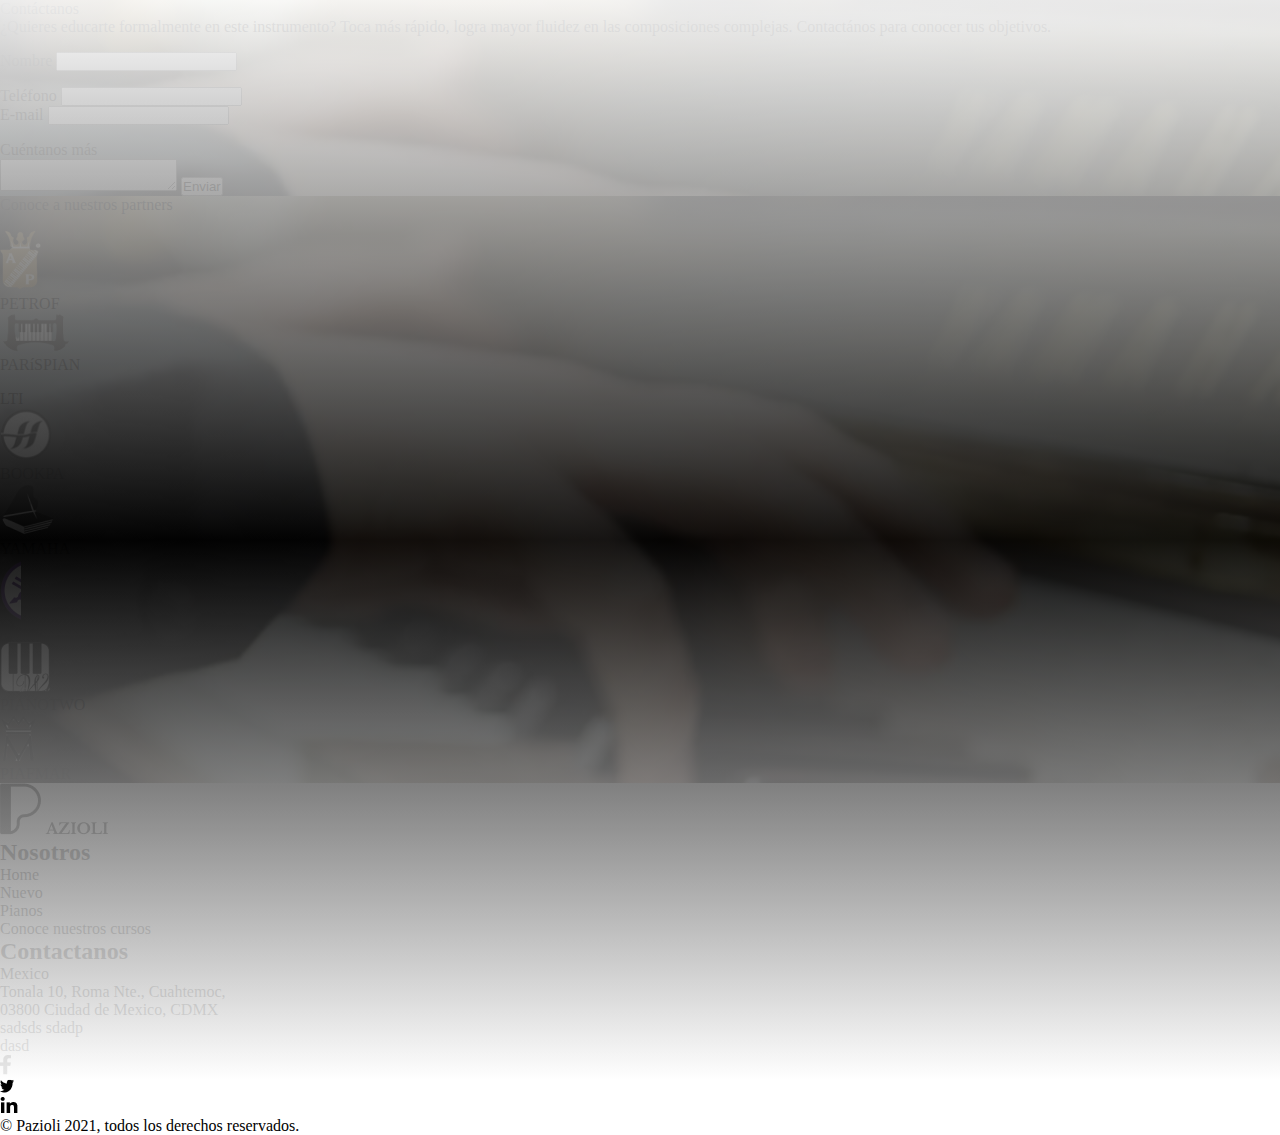
==== commit a102f526: "update all" ====
--- a/src/index.html
+++ b/src/index.html
@@ -1,5 +1,4 @@
 <!DOCTYPE html>
-
 <html lang="es">
   <head>
     <meta charset="UTF-8" />
--- a/style/style.css
+++ b/style/style.css
@@ -1,598 +1,297 @@
 @import url("https://fonts.googleapis.com/css2?family=Abril+Fatface&display=swap");
 @import url("https://fonts.googleapis.com/css2?family=Raleway&display=swap");
-@import url("https://fonts.googleapis.com/css?family=Raleway:300,400,700&display=swap");
-@import url("https://fonts.googleapis.com/css?family=Raleway:300,400,700&display=swap");
-.section__partners {
-  background: linear-gradient(180deg, rgb(208, 204, 205) 28%, rgb(255, 255, 255) 70%);
-}
-
-.section__parag {
-  font-family: "Abril Fatface";
-  font-style: normal;
-  font-weight: 400;
-  font-size: 32px;
-  line-height: 43px;
-  display: flex;
-  justify-content: center;
-  align-items: center;
-  height: 50px;
-  margin-bottom: 60px;
-  padding-top: 10%;
-  padding-bottom: 5%;
-}
-
-.section__part1 {
-  display: flex;
-  justify-content: space-around;
-  align-items: center;
-  margin-bottom: 7%;
-}
-
-.partner__div1 {
-  background-color: black;
-  color: white;
-  width: 30%;
-  height: 80px;
-  display: flex;
-  flex-direction: row;
-  align-items: center;
-  border-radius: 50px;
-  justify-content: right;
-}
-.partner__div1 .partners__paragraf1 {
-  font-family: "Raleway";
-  font-style: normal;
-  font-weight: 400;
-  font-size: 32px;
-  line-height: 38px;
-}
-
-.partner__div1--left {
-  background-color: black;
-  color: white;
-  width: 30%;
-  height: 80px;
-  display: flex;
-  flex-direction: row;
-  align-items: center;
-  border-radius: 50px;
-  justify-content: right;
-  margin-left: -10%;
-}
-.partner__div1--left .partners__paragraf1 {
-  font-family: "Raleway";
-  font-style: normal;
-  font-weight: 400;
-  font-size: 32px;
-  line-height: 38px;
-  margin-right: 10%;
-}
-
-.partner__div1--right {
-  background-color: black;
-  color: white;
-  width: 30%;
-  height: 80px;
-  display: flex;
-  flex-direction: row;
-  align-items: center;
-  justify-content: right;
-  padding: right -1px;
-  border-radius: 50px 0 0 50px;
-}
-.partner__div1--right .partners__paragraf1 {
-  font-family: "Raleway";
-  font-style: normal;
-  font-weight: 400;
-  font-size: 32px;
-  line-height: 38px;
-  margin-right: 10%;
-}
-
-.partner__div {
-  background-color: black;
-  color: white;
-  width: 30%;
-  height: 80px;
-  display: flex;
-  flex-direction: row;
-  align-items: center;
-  border-radius: 50px;
-}
-.partner__div .partners__paragraf {
-  font-family: "Raleway";
-  font-style: normal;
-  font-weight: 400;
-  font-size: 23px;
-  line-height: 38px;
-  display: flex;
-  justify-content: center;
-  align-items: center;
-}
-.partner__div .partners__paragraf1 {
-  font-family: "Raleway";
-  font-style: normal;
-  font-weight: 400;
-  font-size: 32px;
-  line-height: 38px;
-}
-.partner__div .partner1 {
-  background-color: grey;
-  width: 24%;
-  height: 90%;
-  display: flex;
-  justify-content: center;
-  align-items: center;
-  border-radius: 50px;
-  margin: 7px 22% 7px 7px;
-}
-.partner__div .partner2 {
-  background-color: grey;
-  width: 24%;
-  height: 90%;
-  display: flex;
-  justify-content: center;
-  align-items: center;
-  border-radius: 50px;
-  margin: 7px 22% 7px 7px;
-}
-.partner__div .partner6 {
-  background-color: grey;
-  width: 24%;
-  height: 90%;
-  display: flex;
-  justify-content: center;
-  align-items: center;
-  border-radius: 50px;
-  margin: 7px 22% 7px 7px;
-}
-.partner__div .partner7 {
-  background-color: grey;
-  width: 24%;
-  height: 90%;
-  display: flex;
-  justify-content: center;
-  align-items: center;
-  border-radius: 50px;
-  margin: 7px 22% 7px 7px;
-}
-
-.section__part2 {
-  display: flex;
-  justify-content: space-between;
-  align-items: center;
-  margin-bottom: 7%;
-}
-.section__part2 .partner3 {
-  background-color: grey;
-  width: 24%;
-  height: 90%;
-  display: flex;
-  justify-content: center;
-  align-items: center;
-  border-radius: 50px;
-  margin: 7px 7px 7px 22%;
-}
-.section__part2 .partner4 {
-  background-color: grey;
-  width: 24%;
-  height: 90%;
-  display: flex;
-  justify-content: center;
-  align-items: center;
-  border-radius: 50px;
-  margin: 7px 7px 7px 22%;
-}
-.section__part2 .partner5 {
-  background-color: grey;
-  width: 10%;
-  height: 90%;
-  display: flex;
-  justify-content: right;
-  align-items: center;
-  border-radius: 50px 0 0 50px;
-  margin: 7px 0 7px 22%;
-}
-
-.section__part3 {
-  display: flex;
-  justify-content: space-around;
-  align-items: center;
-  margin-bottom: 5px;
-}
-
-* {
-  margin: 0;
-  padding: 0;
-}
-
-.section__contacto {
-  background-image: url(../ferImg/background.png);
-  background-size: cover;
-  background-repeat: no-repeat;
-  width: 100%;
-  position: relative;
-}
-
-.section__contacto::before {
-  position: absolute;
-  content: "";
-  top: 0;
-  bottom: 0;
-  left: 0;
-  right: 0;
-  background-color: rgba(255, 255, 255, 0.66);
-}
-
-.section__info {
-  padding-top: 17vh;
-  position: relative;
-}
-
-.section__sub {
-  font-family: "Abril Fatface";
-  font-style: normal;
-  font-weight: 400;
-  font-size: 32px;
-  line-height: 43px;
-  display: flex;
-  justify-content: center;
-  align-items: center;
-  height: 50px;
-  position: relative;
-}
-
-.texto {
-  font-family: "Raleway";
-  font-style: normal;
-  font-weight: 500;
-  font-size: 14px;
-  line-height: 16px;
-  display: flex;
-  justify-content: center;
-  align-items: center;
-  margin: 15px 30%;
-  position: relative;
-}
-
-.section__label1 {
-  display: flex;
-  flex-direction: column;
-  justify-content: left;
-  margin: 20px 30%;
-  position: relative;
-}
-
-.section__label2 {
-  display: flex;
-  justify-content: space-between;
-  align-items: center;
-  margin: 20px 30%;
-  position: relative;
-}
-.section__label2 div {
-  display: flex;
-  flex-direction: column;
-  width: 45%;
-  position: relative;
-}
-
-.form-control {
-  margin-top: 10px;
-  position: relative;
-  height: 25px;
-  background-color: rgba(0, 0, 0, 0.66);
-  font-family: "Raleway";
-  color: white;
-  font-style: normal;
-  font-weight: 500;
-  font-size: 14px;
-  line-height: 16px;
-  border-radius: 5px;
-}
-
-.form-label {
-  font-family: "Raleway";
-  font-style: normal;
-  font-weight: 700;
-  font-size: 16px;
-  line-height: 19px;
-  display: flex;
-  align-items: center;
-  letter-spacing: 0.05em;
-}
-
-.section__label4 {
-  display: flex;
-  flex-direction: column;
-  justify-content: left;
-  padding-bottom: 20px;
-  margin: 20px 30% 0 30%;
-  position: relative;
-}
-.section__label4 .label-paragraf {
-  font-family: "Raleway";
-  font-style: normal;
-  font-weight: 700;
-  font-size: 16px;
-  line-height: 19px;
-  display: flex;
-  align-items: center;
-  letter-spacing: 0.05em;
-  padding-bottom: 10px;
-}
-.section__label4 #messageArea {
-  padding-top: 10px;
-  height: 100px;
-  margin-bottom: 15px;
-  background-color: rgba(0, 0, 0, 0.66);
-  font-family: "Raleway";
-  color: white;
-  font-style: normal;
-  font-weight: 500;
-  font-size: 14px;
-  line-height: 16px;
-  border-radius: 5px;
-}
-.section__label4 .btn {
-  background-color: black;
-  color: white;
-  border-radius: 7px;
-  height: 30px;
-}
-
-@media (max-width: 768px) {
-  * {
-    margin: 0;
-    padding: 0;
-  }
-  .texto {
-    margin-left: 5%;
-    margin-right: 5%;
-    position: relative;
-  }
-  .section__label1 {
-    margin: 20px 5%;
-  }
-  .section__label2 {
-    display: block;
-    margin: 20px 5%;
-  }
-  .section__label2 div {
-    width: 100%;
-  }
-  .section__label2 .form-label {
-    width: 100%;
-    margin-right: 0;
-  }
-  .section__label4 {
-    margin: 20px 5% 0 5%;
-  }
-  .section__parag {
-    width: 80%;
-    height: 80%;
-    text-align: center;
-    margin-left: 10%;
-  }
-  .mobile-oc {
-    display: none;
-  }
-  .mobile-border {
-    border-radius: 50px 0 0 50px;
-  }
-  .mobile-border1 {
-    border-radius: 0 50px 50px 0;
-  }
-  .partner__div {
-    width: 100%;
-  }
-  .section__part1 {
-    margin: 0 2% 7% 2%;
-  }
-  .section__part2 {
-    margin: 0 2% 7% 2%;
-  }
-  .section__part3 {
-    margin: 0 2% 7% 2%;
-  }
-  .partner__div1 {
-    width: 100%;
-    display: flex;
-    justify-content: center;
-    align-items: center;
-  }
-}
-/*comienza codigo footer Rafa*/
-* {
-  padding: 0;
-  margin: 0;
-}
-
-footer {
-  display: flex;
-  justify-content: center;
-  align-items: center;
-  background: linear-gradient(177.96deg, rgba(255, 255, 255, 0.43) 1.72%, #6F6F6F 107.44%);
-  flex-wrap: wrap;
-  position: relative;
-}
-
-.footer__main {
-  display: flex;
-  width: 100%;
-  justify-content: center;
-  align-items: center;
-}
-
-.logo {
-  width: 40%;
-  align-items: center;
-  justify-content: center;
-  padding-left: 20px;
-}
-
-.nosotros {
-  width: 30%;
-  justify-content: flex-start;
-  flex-direction: column;
-  padding: 20px;
-  margin-top: 20px;
-}
-
-.nosotros h2 {
-  width: 100%;
-}
-
-ul {
-  list-style: none;
-  margin-top: 15px;
-}
-
-li {
-  margin-top: 10px;
-}
-
-.contacto {
-  width: 30%;
-  height: 100%;
-  display: flex;
-  align-items: flex-start;
-  justify-content: flex-end;
-  flex-direction: column;
-}
-
-.relleno {
-  height: 100 px;
-  clear: both;
-  background-color: transparent;
-  color: transparent;
-}
-
-.footer__final {
-  display: flex;
-  width: 100%;
-  height: 100px;
-}
-
-.redes {
-  width: 30%;
-  display: flex;
-  align-items: center;
-  justify-content: center;
-  flex-direction: row-reverse;
-}
-
-.redes ul {
-  display: flex;
-  align-items: center;
-  width: 100%;
-  justify-content: space-around;
-  margin-bottom: 50px;
-}
-
-.redes li {
-  display: flex;
-  justify-content: space-around;
-  align-items: center;
-  border: black 1px solid;
-  border-radius: 60%;
-  padding: 10px;
-}
-
-.derechos {
-  width: 70%;
-  display: flex;
-  justify-content: flex-start;
-  align-items: center;
-}
-
-.derechos p {
-  width: 100%;
-  justify-content: flex-start;
-  align-items: center;
-  margin-bottom: 20px;
-  margin-left: 100px;
-}
-
-@media only screen and (max-width: 600px) {
+@media screen and (min-width: 1000px) {
   * {
     padding: 0;
     margin: 0;
   }
-  footer {
-    height: 100vh;
-  }
-  .footer__main {
-    display: flex;
-    flex-direction: column;
-  }
-  .logo {
-    width: 100%;
-    display: flex;
-    align-items: center;
-    justify-content: center;
-    margin-top: 120px;
-  }
-  .nosotros {
-    display: flex;
-    justify-content: center;
-    align-items: center;
-  }
-  .nosotros ul {
-    display: flex;
-    flex-direction: column;
-  }
-  .nosotros li {
-    display: flex;
-    justify-content: center;
-    align-items: center;
-  }
-  .nosotros h2 {
-    display: flex;
-    justify-content: center;
-  }
-  .contacto {
-    display: flex;
-    justify-content: center;
-    align-items: center;
-  }
-  .contacto ul {
-    display: flex;
-    flex-direction: column;
-  }
-  .contacto li {
-    display: flex;
-    justify-content: center;
-    align-items: center;
-  }
-  .contacto h2 {
-    display: flex;
-    justify-content: center;
-  }
-  .footer__final {
-    display: flex;
-    flex-direction: column;
-  }
-  .redes {
+  main {
+    width: 100%;
+    height: 100%;
+    background-color: aquamarine;
+  }
+  section {
+    background-image: url(../cint-img/image2.png);
+    display: grid;
+    align-content: center;
+    gap: 1em;
+    height: 100%;
+    background-size: cover;
+  }
+  section .new {
+    padding: 5px;
+    display: flex;
+    align-items: center;
+    justify-content: center;
+    z-index: 1;
+  }
+  section .new h1 {
+    width: 400px;
+    height: 100px;
+    font-family: "Abril Fatface";
+    font-style: normal;
+    font-weight: 400;
+    font-size: 32px;
+    line-height: 43px;
+    display: flex;
+    align-items: center;
+    text-align: center;
+    letter-spacing: 0.05em;
+    z-index: 1;
+  }
+  section .new__start {
+    display: flex;
+  }
+  section .principal {
+    display: flex;
+    justify-content: space-between;
+    align-items: center;
+    z-index: 1;
+  }
+  section .principal .grupo1 {
+    padding: 100px;
+  }
+  section .principal .grupo1 h2 {
+    font-family: "Abril Fatface";
+    font-size: 30px;
+    color: #fff;
+  }
+  section .principal .grupo1 .new__start {
+    display: flex;
+    width: 50%;
+    height: 30%;
+    justify-content: space-around;
+    align-items: center;
+  }
+  section .principal .grupo1 .new__start p {
+    font-family: "Raleway";
+    font-size: 20px;
+    padding: 10px;
+    color: #fff;
+  }
+  section .principal .grupo1 .new__precio h1 {
+    font-family: "Abril Fatface";
+    font-size: 30px;
+    color: #fff;
+  }
+  section .principal .grupo1 .new__precio p {
+    font-family: "Raleway";
+    font-size: 15px;
+    line-height: 20px;
+    padding: 5px;
+    color: #fff;
+  }
+  section .principal .grupo1 .new__precio nav {
     width: 80%;
-    display: flex;
-    justify-content: space-between;
-  }
-  .redes ul {
-    margin-left: 100px;
-  }
-  .derechos {
-    width: 100%;
-    display: flex;
-    align-items: center;
-    justify-content: center;
-    margin-bottom: 30px;
-  }
-  .derechos p {
-    width: 100%;
-    display: flex;
-    align-items: center;
-    justify-content: center;
-    margin-bottom: 30px;
+    height: 100%;
+  }
+  section .principal .grupo1 .new__precio ul {
+    width: 100%;
+    height: 100%;
+    display: flex;
+    justify-content: space-around;
+    align-items: center;
+  }
+  section .principal .grupo1 .new__precio ul li {
+    list-style: none;
+    width: 80%;
+    padding: 10px;
+  }
+  section .principal .grupo1 .new__precio ul li a {
+    font-family: "Raleway";
+    font-weight: 700;
+    text-decoration: none;
+    font-size: 12px;
+    color: #fff;
+  }
+  section .principal .grupo1 .new__precio .button {
+    background-color: black;
+    width: 250px;
+    height: 40%;
+    border-radius: 10px;
+    padding: 10px;
+    display: flex;
+    justify-content: center;
+    align-items: center;
+  }
+  section .principal .grupo1 .new__precio .button a {
+    color: #fff;
+    font-size: 15px;
+    text-decoration: none;
+    text-align: center;
+  }
+  section::after {
+    content: "";
+    width: 100%;
+    min-height: 120vh;
+    position: absolute;
+    top: 0;
+    left: 0;
+    background: linear-gradient(#fff, #000, #fff);
+    opacity: 0.7;
+  }
+}
+@media screen and (max-width: 600px) {
+  * {
+    padding: 0;
+    margin: 0;
+  }
+  main {
+    width: 100%;
+    height: 100%;
+  }
+  section {
+    width: 100vw;
+    height: 120vh;
+    background-image: url(../cint-img/image2.png);
+    align-content: center;
+    gap: 1em;
+    background-size: cover;
+  }
+  section .new {
+    width: 100%;
+    height: 130px;
+    padding: 5px;
+    display: flex;
+    align-items: center;
+    justify-content: center;
+    z-index: 1;
+  }
+  section .new h1 {
+    width: 400px;
+    height: 100px;
+    font-family: "Abril Fatface";
+    font-style: normal;
+    font-weight: 400;
+    font-size: 32px;
+    line-height: 43px;
+    display: flex;
+    align-items: center;
+    text-align: center;
+    letter-spacing: 0.05em;
+    z-index: 1;
+  }
+  section .new__start {
+    display: flex;
+  }
+  section .principal {
+    width: 100%;
+    display: flex;
+    flex-direction: column-reverse;
+    justify-content: space-around;
+    align-items: center;
+  }
+  section .principal .grupo1 {
+    background: linear-gradient(#fff 100%, rgba(0, 0, 0, 0) 75%, rgba(0, 0, 0, 0) 75%, #ffffff 100%);
+    padding: 40px 40px 10px 40px;
+    height: 80vh;
+  }
+  section .principal .grupo1 h2 {
+    font-family: "Abril Fatface";
+    font-size: 30px;
+    color: #fff;
+    text-align: center;
+    letter-spacing: 5px;
+    position: relative;
+    z-index: 1;
+  }
+  section .principal .grupo1 .new__start {
+    display: flex;
+    width: 70%;
+    justify-content: center;
+    align-items: center;
+    position: relative;
+    z-index: 1;
+  }
+  section .principal .grupo1 .new__start p {
+    font-family: "Raleway";
+    font-size: 15px;
+    text-align: center;
+    padding: 10px;
+    color: #fff;
+  }
+  section .principal .grupo1 .new__precio h1 {
+    font-family: "Abril Fatface";
+    font-size: 30px;
+    color: #fff;
+    text-align: center;
+    letter-spacing: 3px;
+    position: relative;
+    z-index: 1;
+  }
+  section .principal .grupo1 .new__precio p {
+    font-family: "Raleway";
+    font-size: 15px;
+    line-height: 20px;
+    text-align: center;
+    padding: 20px 50px 10px 50px;
+    color: #fff;
+    position: relative;
+    z-index: 1;
+  }
+  section .principal .grupo1 .new__precio nav {
+    width: 100%;
+    display: flex;
+    justify-content: space-around;
+    position: relative;
+    z-index: 1;
+  }
+  section .principal .grupo1 .new__precio ul {
+    width: 60%;
+    display: flex;
+    justify-content: center;
+    align-content: center;
+  }
+  section .principal .grupo1 .new__precio ul li {
+    list-style: none;
+    width: 100%;
+    padding: 10px;
+  }
+  section .principal .grupo1 .new__precio ul li a {
+    font-family: "Raleway";
+    font-weight: 700;
+    text-decoration: none;
+    font-size: 12px;
+    color: #fff;
+  }
+  section .principal .grupo1 .new__precio .button {
+    width: 100%;
+    height: 40%;
+    display: flex;
+    justify-content: center;
+    align-items: center;
+    position: relative;
+    z-index: 1;
+  }
+  section .principal .grupo1 .new__precio .button a {
+    background-color: black;
+    color: #fff;
+    font-size: 15px;
+    padding: 15px 100px 15px 100px;
+    border-radius: 10px;
+    text-decoration: none;
+    text-align: center;
+  }
+  section .principal .grupo2 {
+    width: 100%;
+    height: 50%;
+    display: flex;
+    flex-direction: row-reverse;
+    justify-content: center;
+    z-index: 1;
+  }
+  section .principal .grupo2 .piano img {
+    width: 100%;
+    height: 100%;
+  }
+  section::before {
+    content: "";
+    width: 100%;
+    min-height: 120vh;
+    position: absolute;
+    top: 0;
+    left: 0;
+    background: linear-gradient(#fff, #000, #fff);
+    opacity: 0.7;
   }
 }/*# sourceMappingURL=style.css.map */--- a/style/style.css
+++ b/style/style.css
@@ -1,598 +1,297 @@
 @import url("https://fonts.googleapis.com/css2?family=Abril+Fatface&display=swap");
 @import url("https://fonts.googleapis.com/css2?family=Raleway&display=swap");
-@import url("https://fonts.googleapis.com/css?family=Raleway:300,400,700&display=swap");
-@import url("https://fonts.googleapis.com/css?family=Raleway:300,400,700&display=swap");
-.section__partners {
-  background: linear-gradient(180deg, rgb(208, 204, 205) 28%, rgb(255, 255, 255) 70%);
-}
-
-.section__parag {
-  font-family: "Abril Fatface";
-  font-style: normal;
-  font-weight: 400;
-  font-size: 32px;
-  line-height: 43px;
-  display: flex;
-  justify-content: center;
-  align-items: center;
-  height: 50px;
-  margin-bottom: 60px;
-  padding-top: 10%;
-  padding-bottom: 5%;
-}
-
-.section__part1 {
-  display: flex;
-  justify-content: space-around;
-  align-items: center;
-  margin-bottom: 7%;
-}
-
-.partner__div1 {
-  background-color: black;
-  color: white;
-  width: 30%;
-  height: 80px;
-  display: flex;
-  flex-direction: row;
-  align-items: center;
-  border-radius: 50px;
-  justify-content: right;
-}
-.partner__div1 .partners__paragraf1 {
-  font-family: "Raleway";
-  font-style: normal;
-  font-weight: 400;
-  font-size: 32px;
-  line-height: 38px;
-}
-
-.partner__div1--left {
-  background-color: black;
-  color: white;
-  width: 30%;
-  height: 80px;
-  display: flex;
-  flex-direction: row;
-  align-items: center;
-  border-radius: 50px;
-  justify-content: right;
-  margin-left: -10%;
-}
-.partner__div1--left .partners__paragraf1 {
-  font-family: "Raleway";
-  font-style: normal;
-  font-weight: 400;
-  font-size: 32px;
-  line-height: 38px;
-  margin-right: 10%;
-}
-
-.partner__div1--right {
-  background-color: black;
-  color: white;
-  width: 30%;
-  height: 80px;
-  display: flex;
-  flex-direction: row;
-  align-items: center;
-  justify-content: right;
-  padding: right -1px;
-  border-radius: 50px 0 0 50px;
-}
-.partner__div1--right .partners__paragraf1 {
-  font-family: "Raleway";
-  font-style: normal;
-  font-weight: 400;
-  font-size: 32px;
-  line-height: 38px;
-  margin-right: 10%;
-}
-
-.partner__div {
-  background-color: black;
-  color: white;
-  width: 30%;
-  height: 80px;
-  display: flex;
-  flex-direction: row;
-  align-items: center;
-  border-radius: 50px;
-}
-.partner__div .partners__paragraf {
-  font-family: "Raleway";
-  font-style: normal;
-  font-weight: 400;
-  font-size: 23px;
-  line-height: 38px;
-  display: flex;
-  justify-content: center;
-  align-items: center;
-}
-.partner__div .partners__paragraf1 {
-  font-family: "Raleway";
-  font-style: normal;
-  font-weight: 400;
-  font-size: 32px;
-  line-height: 38px;
-}
-.partner__div .partner1 {
-  background-color: grey;
-  width: 24%;
-  height: 90%;
-  display: flex;
-  justify-content: center;
-  align-items: center;
-  border-radius: 50px;
-  margin: 7px 22% 7px 7px;
-}
-.partner__div .partner2 {
-  background-color: grey;
-  width: 24%;
-  height: 90%;
-  display: flex;
-  justify-content: center;
-  align-items: center;
-  border-radius: 50px;
-  margin: 7px 22% 7px 7px;
-}
-.partner__div .partner6 {
-  background-color: grey;
-  width: 24%;
-  height: 90%;
-  display: flex;
-  justify-content: center;
-  align-items: center;
-  border-radius: 50px;
-  margin: 7px 22% 7px 7px;
-}
-.partner__div .partner7 {
-  background-color: grey;
-  width: 24%;
-  height: 90%;
-  display: flex;
-  justify-content: center;
-  align-items: center;
-  border-radius: 50px;
-  margin: 7px 22% 7px 7px;
-}
-
-.section__part2 {
-  display: flex;
-  justify-content: space-between;
-  align-items: center;
-  margin-bottom: 7%;
-}
-.section__part2 .partner3 {
-  background-color: grey;
-  width: 24%;
-  height: 90%;
-  display: flex;
-  justify-content: center;
-  align-items: center;
-  border-radius: 50px;
-  margin: 7px 7px 7px 22%;
-}
-.section__part2 .partner4 {
-  background-color: grey;
-  width: 24%;
-  height: 90%;
-  display: flex;
-  justify-content: center;
-  align-items: center;
-  border-radius: 50px;
-  margin: 7px 7px 7px 22%;
-}
-.section__part2 .partner5 {
-  background-color: grey;
-  width: 10%;
-  height: 90%;
-  display: flex;
-  justify-content: right;
-  align-items: center;
-  border-radius: 50px 0 0 50px;
-  margin: 7px 0 7px 22%;
-}
-
-.section__part3 {
-  display: flex;
-  justify-content: space-around;
-  align-items: center;
-  margin-bottom: 5px;
-}
-
-* {
-  margin: 0;
-  padding: 0;
-}
-
-.section__contacto {
-  background-image: url(../ferImg/background.png);
-  background-size: cover;
-  background-repeat: no-repeat;
-  width: 100%;
-  position: relative;
-}
-
-.section__contacto::before {
-  position: absolute;
-  content: "";
-  top: 0;
-  bottom: 0;
-  left: 0;
-  right: 0;
-  background-color: rgba(255, 255, 255, 0.66);
-}
-
-.section__info {
-  padding-top: 17vh;
-  position: relative;
-}
-
-.section__sub {
-  font-family: "Abril Fatface";
-  font-style: normal;
-  font-weight: 400;
-  font-size: 32px;
-  line-height: 43px;
-  display: flex;
-  justify-content: center;
-  align-items: center;
-  height: 50px;
-  position: relative;
-}
-
-.texto {
-  font-family: "Raleway";
-  font-style: normal;
-  font-weight: 500;
-  font-size: 14px;
-  line-height: 16px;
-  display: flex;
-  justify-content: center;
-  align-items: center;
-  margin: 15px 30%;
-  position: relative;
-}
-
-.section__label1 {
-  display: flex;
-  flex-direction: column;
-  justify-content: left;
-  margin: 20px 30%;
-  position: relative;
-}
-
-.section__label2 {
-  display: flex;
-  justify-content: space-between;
-  align-items: center;
-  margin: 20px 30%;
-  position: relative;
-}
-.section__label2 div {
-  display: flex;
-  flex-direction: column;
-  width: 45%;
-  position: relative;
-}
-
-.form-control {
-  margin-top: 10px;
-  position: relative;
-  height: 25px;
-  background-color: rgba(0, 0, 0, 0.66);
-  font-family: "Raleway";
-  color: white;
-  font-style: normal;
-  font-weight: 500;
-  font-size: 14px;
-  line-height: 16px;
-  border-radius: 5px;
-}
-
-.form-label {
-  font-family: "Raleway";
-  font-style: normal;
-  font-weight: 700;
-  font-size: 16px;
-  line-height: 19px;
-  display: flex;
-  align-items: center;
-  letter-spacing: 0.05em;
-}
-
-.section__label4 {
-  display: flex;
-  flex-direction: column;
-  justify-content: left;
-  padding-bottom: 20px;
-  margin: 20px 30% 0 30%;
-  position: relative;
-}
-.section__label4 .label-paragraf {
-  font-family: "Raleway";
-  font-style: normal;
-  font-weight: 700;
-  font-size: 16px;
-  line-height: 19px;
-  display: flex;
-  align-items: center;
-  letter-spacing: 0.05em;
-  padding-bottom: 10px;
-}
-.section__label4 #messageArea {
-  padding-top: 10px;
-  height: 100px;
-  margin-bottom: 15px;
-  background-color: rgba(0, 0, 0, 0.66);
-  font-family: "Raleway";
-  color: white;
-  font-style: normal;
-  font-weight: 500;
-  font-size: 14px;
-  line-height: 16px;
-  border-radius: 5px;
-}
-.section__label4 .btn {
-  background-color: black;
-  color: white;
-  border-radius: 7px;
-  height: 30px;
-}
-
-@media (max-width: 768px) {
-  * {
-    margin: 0;
-    padding: 0;
-  }
-  .texto {
-    margin-left: 5%;
-    margin-right: 5%;
-    position: relative;
-  }
-  .section__label1 {
-    margin: 20px 5%;
-  }
-  .section__label2 {
-    display: block;
-    margin: 20px 5%;
-  }
-  .section__label2 div {
-    width: 100%;
-  }
-  .section__label2 .form-label {
-    width: 100%;
-    margin-right: 0;
-  }
-  .section__label4 {
-    margin: 20px 5% 0 5%;
-  }
-  .section__parag {
-    width: 80%;
-    height: 80%;
-    text-align: center;
-    margin-left: 10%;
-  }
-  .mobile-oc {
-    display: none;
-  }
-  .mobile-border {
-    border-radius: 50px 0 0 50px;
-  }
-  .mobile-border1 {
-    border-radius: 0 50px 50px 0;
-  }
-  .partner__div {
-    width: 100%;
-  }
-  .section__part1 {
-    margin: 0 2% 7% 2%;
-  }
-  .section__part2 {
-    margin: 0 2% 7% 2%;
-  }
-  .section__part3 {
-    margin: 0 2% 7% 2%;
-  }
-  .partner__div1 {
-    width: 100%;
-    display: flex;
-    justify-content: center;
-    align-items: center;
-  }
-}
-/*comienza codigo footer Rafa*/
-* {
-  padding: 0;
-  margin: 0;
-}
-
-footer {
-  display: flex;
-  justify-content: center;
-  align-items: center;
-  background: linear-gradient(177.96deg, rgba(255, 255, 255, 0.43) 1.72%, #6F6F6F 107.44%);
-  flex-wrap: wrap;
-  position: relative;
-}
-
-.footer__main {
-  display: flex;
-  width: 100%;
-  justify-content: center;
-  align-items: center;
-}
-
-.logo {
-  width: 40%;
-  align-items: center;
-  justify-content: center;
-  padding-left: 20px;
-}
-
-.nosotros {
-  width: 30%;
-  justify-content: flex-start;
-  flex-direction: column;
-  padding: 20px;
-  margin-top: 20px;
-}
-
-.nosotros h2 {
-  width: 100%;
-}
-
-ul {
-  list-style: none;
-  margin-top: 15px;
-}
-
-li {
-  margin-top: 10px;
-}
-
-.contacto {
-  width: 30%;
-  height: 100%;
-  display: flex;
-  align-items: flex-start;
-  justify-content: flex-end;
-  flex-direction: column;
-}
-
-.relleno {
-  height: 100 px;
-  clear: both;
-  background-color: transparent;
-  color: transparent;
-}
-
-.footer__final {
-  display: flex;
-  width: 100%;
-  height: 100px;
-}
-
-.redes {
-  width: 30%;
-  display: flex;
-  align-items: center;
-  justify-content: center;
-  flex-direction: row-reverse;
-}
-
-.redes ul {
-  display: flex;
-  align-items: center;
-  width: 100%;
-  justify-content: space-around;
-  margin-bottom: 50px;
-}
-
-.redes li {
-  display: flex;
-  justify-content: space-around;
-  align-items: center;
-  border: black 1px solid;
-  border-radius: 60%;
-  padding: 10px;
-}
-
-.derechos {
-  width: 70%;
-  display: flex;
-  justify-content: flex-start;
-  align-items: center;
-}
-
-.derechos p {
-  width: 100%;
-  justify-content: flex-start;
-  align-items: center;
-  margin-bottom: 20px;
-  margin-left: 100px;
-}
-
-@media only screen and (max-width: 600px) {
+@media screen and (min-width: 1000px) {
   * {
     padding: 0;
     margin: 0;
   }
-  footer {
-    height: 100vh;
-  }
-  .footer__main {
-    display: flex;
-    flex-direction: column;
-  }
-  .logo {
-    width: 100%;
-    display: flex;
-    align-items: center;
-    justify-content: center;
-    margin-top: 120px;
-  }
-  .nosotros {
-    display: flex;
-    justify-content: center;
-    align-items: center;
-  }
-  .nosotros ul {
-    display: flex;
-    flex-direction: column;
-  }
-  .nosotros li {
-    display: flex;
-    justify-content: center;
-    align-items: center;
-  }
-  .nosotros h2 {
-    display: flex;
-    justify-content: center;
-  }
-  .contacto {
-    display: flex;
-    justify-content: center;
-    align-items: center;
-  }
-  .contacto ul {
-    display: flex;
-    flex-direction: column;
-  }
-  .contacto li {
-    display: flex;
-    justify-content: center;
-    align-items: center;
-  }
-  .contacto h2 {
-    display: flex;
-    justify-content: center;
-  }
-  .footer__final {
-    display: flex;
-    flex-direction: column;
-  }
-  .redes {
+  main {
+    width: 100%;
+    height: 100%;
+    background-color: aquamarine;
+  }
+  section {
+    background-image: url(../cint-img/image2.png);
+    display: grid;
+    align-content: center;
+    gap: 1em;
+    height: 100%;
+    background-size: cover;
+  }
+  section .new {
+    padding: 5px;
+    display: flex;
+    align-items: center;
+    justify-content: center;
+    z-index: 1;
+  }
+  section .new h1 {
+    width: 400px;
+    height: 100px;
+    font-family: "Abril Fatface";
+    font-style: normal;
+    font-weight: 400;
+    font-size: 32px;
+    line-height: 43px;
+    display: flex;
+    align-items: center;
+    text-align: center;
+    letter-spacing: 0.05em;
+    z-index: 1;
+  }
+  section .new__start {
+    display: flex;
+  }
+  section .principal {
+    display: flex;
+    justify-content: space-between;
+    align-items: center;
+    z-index: 1;
+  }
+  section .principal .grupo1 {
+    padding: 100px;
+  }
+  section .principal .grupo1 h2 {
+    font-family: "Abril Fatface";
+    font-size: 30px;
+    color: #fff;
+  }
+  section .principal .grupo1 .new__start {
+    display: flex;
+    width: 50%;
+    height: 30%;
+    justify-content: space-around;
+    align-items: center;
+  }
+  section .principal .grupo1 .new__start p {
+    font-family: "Raleway";
+    font-size: 20px;
+    padding: 10px;
+    color: #fff;
+  }
+  section .principal .grupo1 .new__precio h1 {
+    font-family: "Abril Fatface";
+    font-size: 30px;
+    color: #fff;
+  }
+  section .principal .grupo1 .new__precio p {
+    font-family: "Raleway";
+    font-size: 15px;
+    line-height: 20px;
+    padding: 5px;
+    color: #fff;
+  }
+  section .principal .grupo1 .new__precio nav {
     width: 80%;
-    display: flex;
-    justify-content: space-between;
-  }
-  .redes ul {
-    margin-left: 100px;
-  }
-  .derechos {
-    width: 100%;
-    display: flex;
-    align-items: center;
-    justify-content: center;
-    margin-bottom: 30px;
-  }
-  .derechos p {
-    width: 100%;
-    display: flex;
-    align-items: center;
-    justify-content: center;
-    margin-bottom: 30px;
+    height: 100%;
+  }
+  section .principal .grupo1 .new__precio ul {
+    width: 100%;
+    height: 100%;
+    display: flex;
+    justify-content: space-around;
+    align-items: center;
+  }
+  section .principal .grupo1 .new__precio ul li {
+    list-style: none;
+    width: 80%;
+    padding: 10px;
+  }
+  section .principal .grupo1 .new__precio ul li a {
+    font-family: "Raleway";
+    font-weight: 700;
+    text-decoration: none;
+    font-size: 12px;
+    color: #fff;
+  }
+  section .principal .grupo1 .new__precio .button {
+    background-color: black;
+    width: 250px;
+    height: 40%;
+    border-radius: 10px;
+    padding: 10px;
+    display: flex;
+    justify-content: center;
+    align-items: center;
+  }
+  section .principal .grupo1 .new__precio .button a {
+    color: #fff;
+    font-size: 15px;
+    text-decoration: none;
+    text-align: center;
+  }
+  section::after {
+    content: "";
+    width: 100%;
+    min-height: 120vh;
+    position: absolute;
+    top: 0;
+    left: 0;
+    background: linear-gradient(#fff, #000, #fff);
+    opacity: 0.7;
+  }
+}
+@media screen and (max-width: 600px) {
+  * {
+    padding: 0;
+    margin: 0;
+  }
+  main {
+    width: 100%;
+    height: 100%;
+  }
+  section {
+    width: 100vw;
+    height: 120vh;
+    background-image: url(../cint-img/image2.png);
+    align-content: center;
+    gap: 1em;
+    background-size: cover;
+  }
+  section .new {
+    width: 100%;
+    height: 130px;
+    padding: 5px;
+    display: flex;
+    align-items: center;
+    justify-content: center;
+    z-index: 1;
+  }
+  section .new h1 {
+    width: 400px;
+    height: 100px;
+    font-family: "Abril Fatface";
+    font-style: normal;
+    font-weight: 400;
+    font-size: 32px;
+    line-height: 43px;
+    display: flex;
+    align-items: center;
+    text-align: center;
+    letter-spacing: 0.05em;
+    z-index: 1;
+  }
+  section .new__start {
+    display: flex;
+  }
+  section .principal {
+    width: 100%;
+    display: flex;
+    flex-direction: column-reverse;
+    justify-content: space-around;
+    align-items: center;
+  }
+  section .principal .grupo1 {
+    background: linear-gradient(#fff 100%, rgba(0, 0, 0, 0) 75%, rgba(0, 0, 0, 0) 75%, #ffffff 100%);
+    padding: 40px 40px 10px 40px;
+    height: 80vh;
+  }
+  section .principal .grupo1 h2 {
+    font-family: "Abril Fatface";
+    font-size: 30px;
+    color: #fff;
+    text-align: center;
+    letter-spacing: 5px;
+    position: relative;
+    z-index: 1;
+  }
+  section .principal .grupo1 .new__start {
+    display: flex;
+    width: 70%;
+    justify-content: center;
+    align-items: center;
+    position: relative;
+    z-index: 1;
+  }
+  section .principal .grupo1 .new__start p {
+    font-family: "Raleway";
+    font-size: 15px;
+    text-align: center;
+    padding: 10px;
+    color: #fff;
+  }
+  section .principal .grupo1 .new__precio h1 {
+    font-family: "Abril Fatface";
+    font-size: 30px;
+    color: #fff;
+    text-align: center;
+    letter-spacing: 3px;
+    position: relative;
+    z-index: 1;
+  }
+  section .principal .grupo1 .new__precio p {
+    font-family: "Raleway";
+    font-size: 15px;
+    line-height: 20px;
+    text-align: center;
+    padding: 20px 50px 10px 50px;
+    color: #fff;
+    position: relative;
+    z-index: 1;
+  }
+  section .principal .grupo1 .new__precio nav {
+    width: 100%;
+    display: flex;
+    justify-content: space-around;
+    position: relative;
+    z-index: 1;
+  }
+  section .principal .grupo1 .new__precio ul {
+    width: 60%;
+    display: flex;
+    justify-content: center;
+    align-content: center;
+  }
+  section .principal .grupo1 .new__precio ul li {
+    list-style: none;
+    width: 100%;
+    padding: 10px;
+  }
+  section .principal .grupo1 .new__precio ul li a {
+    font-family: "Raleway";
+    font-weight: 700;
+    text-decoration: none;
+    font-size: 12px;
+    color: #fff;
+  }
+  section .principal .grupo1 .new__precio .button {
+    width: 100%;
+    height: 40%;
+    display: flex;
+    justify-content: center;
+    align-items: center;
+    position: relative;
+    z-index: 1;
+  }
+  section .principal .grupo1 .new__precio .button a {
+    background-color: black;
+    color: #fff;
+    font-size: 15px;
+    padding: 15px 100px 15px 100px;
+    border-radius: 10px;
+    text-decoration: none;
+    text-align: center;
+  }
+  section .principal .grupo2 {
+    width: 100%;
+    height: 50%;
+    display: flex;
+    flex-direction: row-reverse;
+    justify-content: center;
+    z-index: 1;
+  }
+  section .principal .grupo2 .piano img {
+    width: 100%;
+    height: 100%;
+  }
+  section::before {
+    content: "";
+    width: 100%;
+    min-height: 120vh;
+    position: absolute;
+    top: 0;
+    left: 0;
+    background: linear-gradient(#fff, #000, #fff);
+    opacity: 0.7;
   }
 }/*# sourceMappingURL=style.css.map */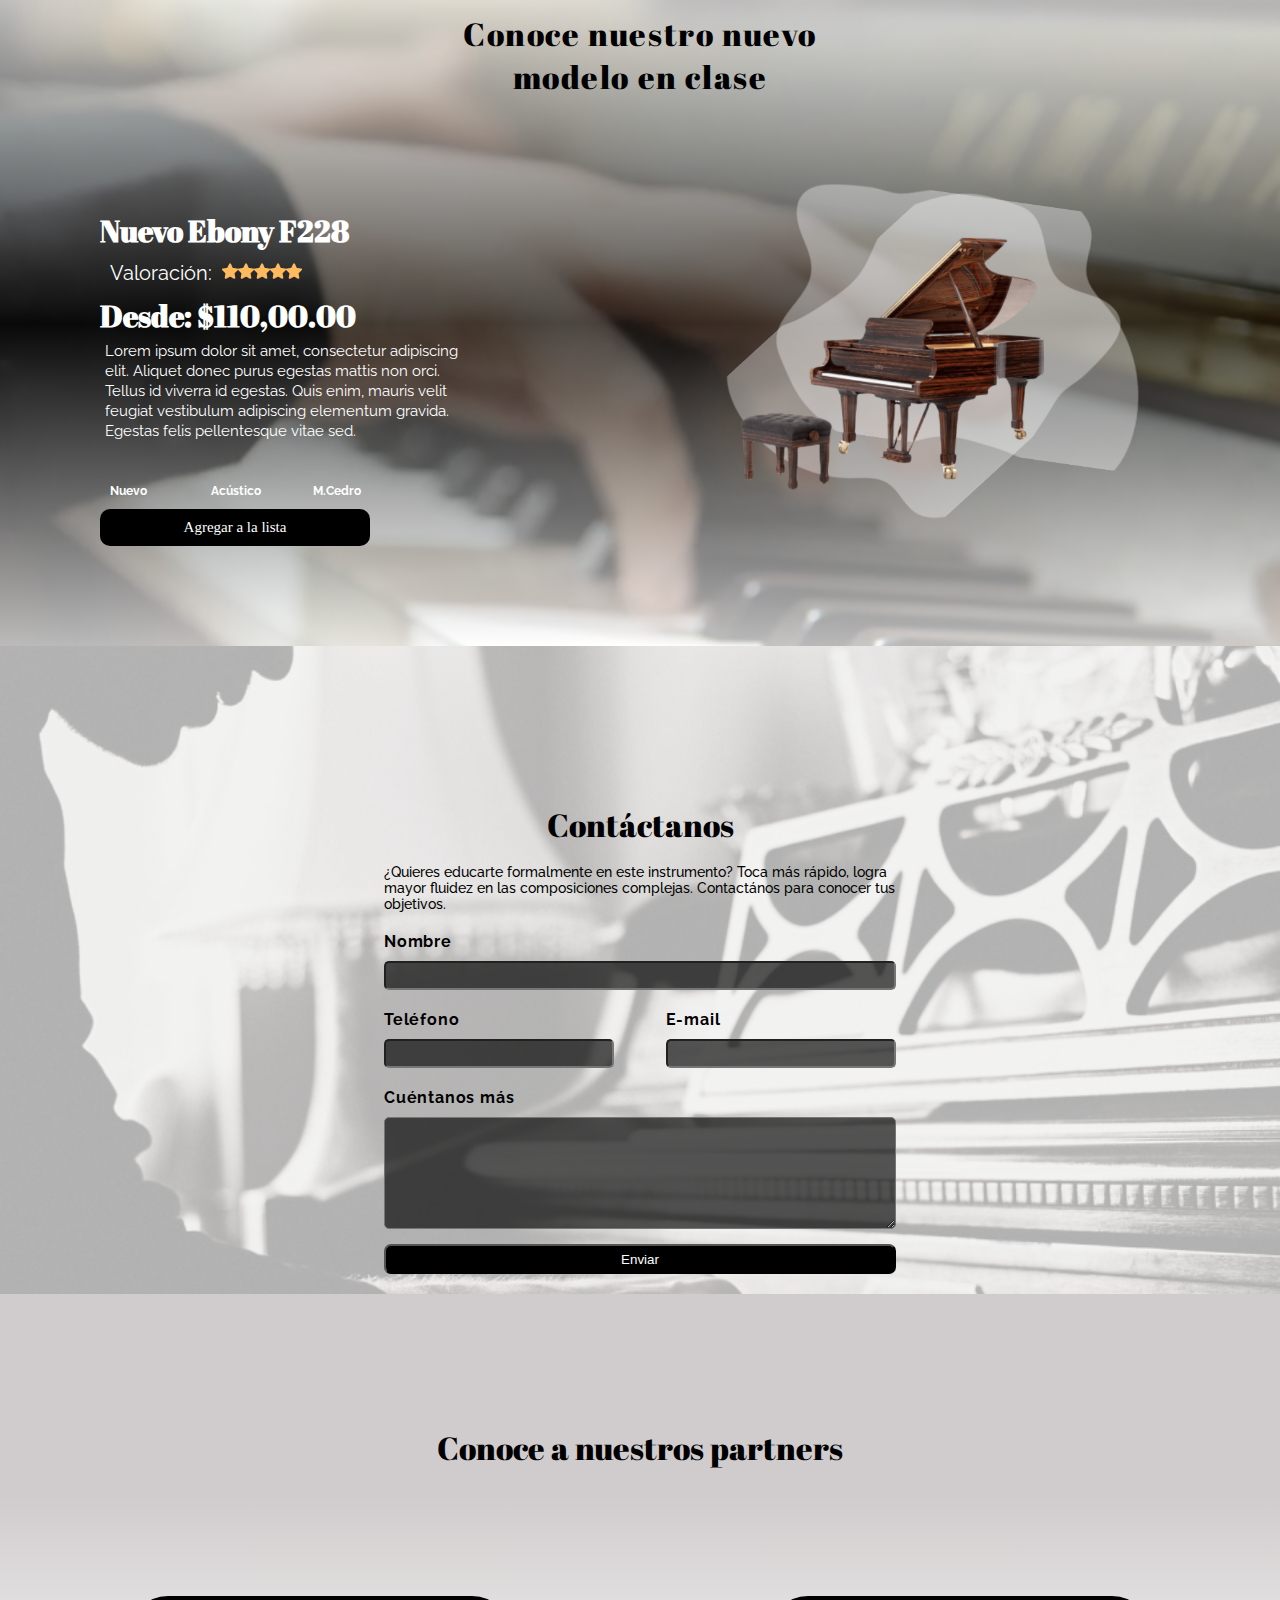
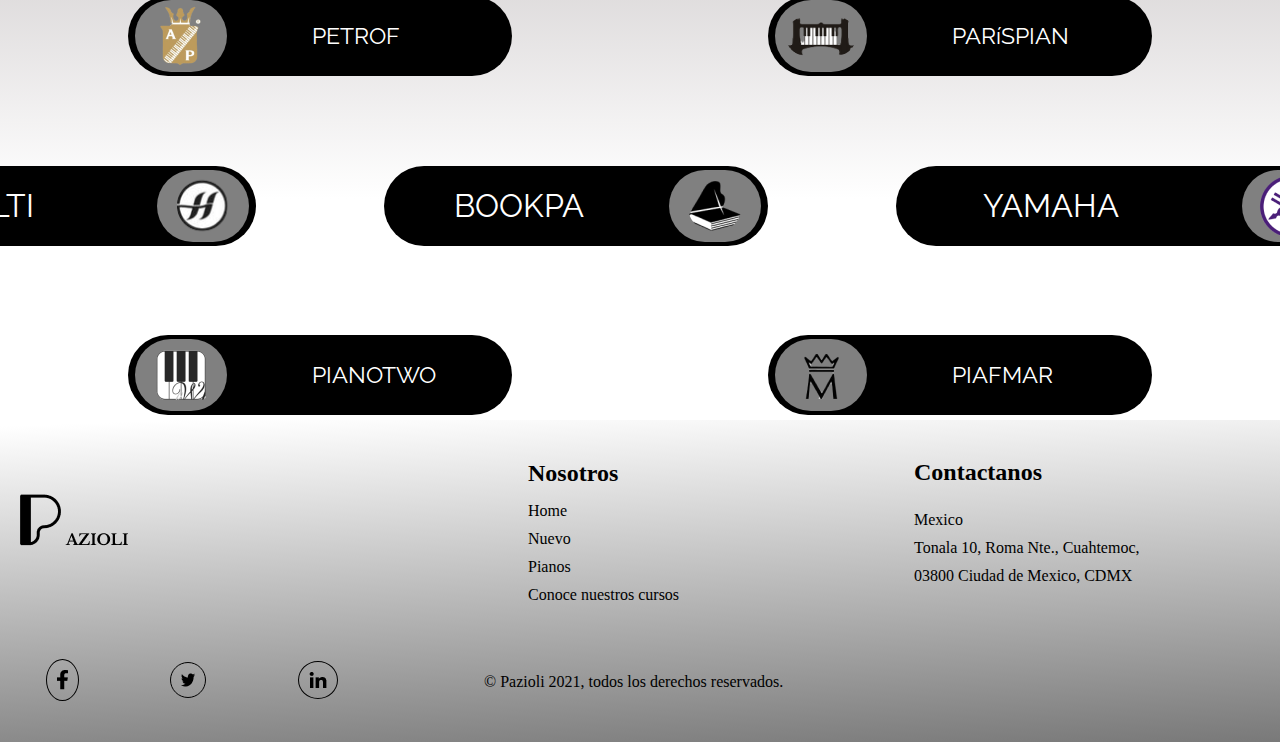
==== commit b8073d79: "unificar" ====
--- a/src/index.html
+++ b/src/index.html
@@ -8,132 +8,171 @@
     <link rel="stylesheet" href="../style/style.css" />
   </head>
   <body>
-    <section class="section__contacto">
-      <div class="section__info">
-        <p class="section__sub">Contáctanos</p>
-        <p class="texto">
-          ¿Quieres educarte formalmente en este instrumento? Toca más rápido,
-          logra mayor fluidez en las composiciones complejas. Contactános para
-          conocer tus objetivos.
-        </p>
-      </div>
-      <div class="section__label1">
-        <label for="formGroupExampleInput" class="form-label">Nombre</label>
-        <input type="text" class="form-control" id="formGroupExampleInput" />
-      </div>
-      <div class="section__label2">
-        <div>
-          <label for="formGroupExampleInput" class="form-label">Teléfono</label>
-          <input type="text" class="form-control" id="formGroupExampleInput" />
-        </div>
-        <div>
-          <label for="formGroupExampleInput" class="form-label">E-mail</label>
-          <input type="text" class="form-control" id="formGroupExampleInput" />
+    <main>
+        <section class="section__piano">
+            <div class="new">
+                <h1>Conoce nuestro nuevo modelo en clase</h1>
+            </div>
+            <div class="principal">
+            <div class="grupo1">
+                <h2>Nuevo Ebony F228</h2>
+                <div class="new__start">                    
+                    <p>Valoración:</p>
+                    <a href="#" class="start"> <img src="../cint-img/Vector(3).png" alt=""></a>
+                    <a href="#" class="start"> <img src="../cint-img/Vector(3).png" alt=""></a>
+                    <a href="#" class="start"> <img src="../cint-img/Vector(3).png" alt=""></a>
+                    <a href="#" class="start"> <img src="../cint-img/Vector(3).png" alt=""></a>
+                    <a href="#" class="start"> <img src="../cint-img/Vector(3).png" alt=""></a>
+               </div>
+                <div class="new__precio">
+                    <h1>Desde: $110,00.00</h1>
+                    <p>Lorem ipsum dolor sit amet, consectetur adipiscing elit. 
+                        Aliquet donec purus egestas mattis non orci. Tellus id viverra id egestas. 
+                        Quis enim, mauris velit feugiat vestibulum adipiscing elementum gravida. 
+                        Egestas felis pellentesque vitae sed.</p>
+                    <nav>
+                        <ul>
+                            <li><a href="#">Nuevo</a></li>
+                            <li><a href="#">Acústico</a></li>
+                            <li><a href="#">M.Cedro</a></li>
+                        </ul>
+                    </nav>
+                    <div class="button">
+                      <a href="#">Agregar a la lista</a>
+                    </div>
+                </div>
+            </div>
+            <div class="grupo2">
+                <div class="piano">
+                    <img src="../cint-img/Diseño sin título(1).png" width="700" height="500" alt="">
+                </div>
+            </div>
+            </div>       
+        </section>
+        <!-- fer -->
+        <section class="section__contacto">
+            <div class="section__info">
+              <p class="section__sub">Contáctanos</p>
+              <p class="texto">
+                ¿Quieres educarte formalmente en este instrumento? Toca más rápido,
+                logra mayor fluidez en las composiciones complejas. Contactános para
+                conocer tus objetivos.
+              </p>
+            </div>
+            <div class="section__label1">
+              <label for="formGroupExampleInput" class="form-label">Nombre</label>
+              <input type="text" class="form-control" id="formGroupExampleInput" />
+            </div>
+            <div class="section__label2">
+              <div>
+                <label for="formGroupExampleInput" class="form-label">Teléfono</label>
+                <input type="text" class="form-control" id="formGroupExampleInput" />
+              </div>
+              <div>
+                <label for="formGroupExampleInput" class="form-label">E-mail</label>
+                <input type="text" class="form-control" id="formGroupExampleInput" />
+              </div>
+            </div>
+            <div class="section__label4">
+              <p class="label-paragraf">Cuéntanos más</p>
+              <textarea name="message" id="messageArea"></textarea>
+              <input class="btn" type="submit" value="Enviar" />
+            </div>
+          </section>
+          <section class="section__partners">
+            <p class="section__parag">Conoce a nuestros partners</p>
+            <div class="section__part1">
+              <div class="partner__div mobile-border">
+                <div class="partner1">
+                  <img src="../ferImg/partner1.png" alt="PETROF" />
+                </div>
+                <p class="partners__paragraf">PETROF</p>
+              </div>
+              <div class="partner__div mobile-oc">
+                <div class="partner2 ">
+                  <img src="../ferImg/partner2.png" alt="PARíSPIAN" />
+                </div>
+                <p class="partners__paragraf">PARíSPIAN</p>
+              </div>
+            </div>
+            <div class="section__part2">
+              <div class="partner__div1--left  mobile-oc">
+                  <p class="partners__paragraf1">LTI</p>
+                  <div class="partner3">
+                  <img src="../ferImg/partner3.png" alt="LTI" />
+                </div>
+              </div>
+              <div class="partner__div1 mobile-border1">
+                <p class="partners__paragraf1">BOOKPA</p>
+                <div class="partner4">
+                  <img src="../ferImg/partner4.png" alt="BOOKPA" />
+                </div>
+              </div>
+              <div class="partner__div1--right mobile-oc">
+                <p class="partners__paragraf1">YAMAHA</p>
+                <div class="partner5">
+                  <img src="../ferImg/partner5.png" alt="YAMAHA" />
+                </div>
+              </div>
+            </div>
+            <div class="section__part3">
+              <div class="partner__div mobile-oc">
+                <div class="partner6 ">
+                  <img src="../ferImg/partner6.png" alt="PIANOTWO" />
+                </div>
+                <p class="partners__paragraf">PIANOTWO</p>
+              </div>
+              <div class="partner__div mobile-border">
+                <div class="partner7">
+                  <img src="../ferImg/partner7.png" alt="PIAFMAR" />
+                </div>
+                <p class="partners__paragraf">PIAFMAR</p>
+              </div>
+            </div>
+          </section>
+    </main>
+    <!-- Rafa -->
+    <footer>
+        <div class="footer__main">
+          <div class="logo">
+            <img src="../images/p_de_pazioli.png" alt="Logo Pazioli" />
+            <img src="../images/AZIOLI.png" alt="Logo Pazioli" />
+          </div>
+          <div class="nosotros">
+            <h2>Nosotros</h2>
+            <ul>
+              <li>Home</li>
+              <li>Nuevo</li>
+              <li>Pianos</li>
+              <li>Conoce nuestros cursos</li>
+            </ul>
+          </div>
+          <div class="contacto">
+            <h2>Contactanos</h2>
+            <ul>
+              <li>Mexico</li>
+              <li>Tonala 10, Roma Nte., Cuahtemoc,</li>
+              <li>03800 Ciudad de Mexico, CDMX</li>
+            </ul>
+          </div>
+        </div>  
+        <div class="relleno">
+            <p>dasd</p>
+        </div>  
+        <div class="footer__final">
+          <div class="redes">
+              <ul>
+                  <li><img src="../images/facebook.png" alt=""></li>
+                  <li><img src="../images/twitter.png" alt=""></li>
+                  <li><img src="../images/linkedin.png" alt=""></li>
+              </ul>
+          </div>
+          <div class="derechos">
+          <p>© Pazioli 2021, todos los derechos reservados.</p>
         </div>
       </div>
-      <div class="section__label4">
-        <p class="label-paragraf">Cuéntanos más</p>
-        <textarea name="message" id="messageArea"></textarea>
-        <input class="btn" type="submit" value="Enviar" />
-      </div>
-    </section>
-    <section class="section__partners">
-      <p class="section__parag">Conoce a nuestros partners</p>
-      <div class="section__part1">
-        <div class="partner__div mobile-border">
-          <div class="partner1">
-            <img src="../ferImg/partner1.png" alt="PETROF" />
-          </div>
-          <p class="partners__paragraf">PETROF</p>
-        </div>
-        <div class="partner__div mobile-oc">
-          <div class="partner2 ">
-            <img src="../ferImg/partner2.png" alt="PARíSPIAN" />
-          </div>
-          <p class="partners__paragraf">PARíSPIAN</p>
-        </div>
-      </div>
-      <div class="section__part2">
-        <div class="partner__div1--left  mobile-oc">
-            <p class="partners__paragraf1">LTI</p>
-            <div class="partner3">
-            <img src="../ferImg/partner3.png" alt="LTI" />
-          </div>
-        </div>
-        <div class="partner__div1 mobile-border1">
-          <p class="partners__paragraf1">BOOKPA</p>
-          <div class="partner4">
-            <img src="../ferImg/partner4.png" alt="BOOKPA" />
-          </div>
-        </div>
-        <div class="partner__div1--right mobile-oc">
-          <p class="partners__paragraf1">YAMAHA</p>
-          <div class="partner5">
-            <img src="../ferImg/partner5.png" alt="YAMAHA" />
-          </div>
-        </div>
-      </div>
-      <div class="section__part3">
-        <div class="partner__div mobile-oc">
-          <div class="partner6 ">
-            <img src="../ferImg/partner6.png" alt="PIANOTWO" />
-          </div>
-          <p class="partners__paragraf">PIANOTWO</p>
-        </div>
-        <div class="partner__div mobile-border">
-          <div class="partner7">
-            <img src="../ferImg/partner7.png" alt="PIAFMAR" />
-          </div>
-          <p class="partners__paragraf">PIAFMAR</p>
-        </div>
-      </div>
-    </section>
-    <link rel="stylesheet" href="../" />
-    <link rel="stylesheet" href="../style/style.css" />
-  </head>
-  <body>
-    <footer>
-      <div class="footer__main">
-        <div class="logo">
-          <img src="../images/p_de_pazioli.png" alt="Logo Pazioli" />
-          <img src="../images/AZIOLI.png" alt="Logo Pazioli" />
-        </div>
-        <div class="nosotros">
-          <h2>Nosotros</h2>
-          <ul>
-            <li>Home</li>
-            <li>Nuevo</li>
-            <li>Pianos</li>
-            <li>Conoce nuestros cursos</li>
-          </ul>
-        </div>
-        <div class="contacto">
-          <h2>Contactanos</h2>
-          <ul>
-            <li>Mexico</li>
-            <li>Tonala 10, Roma Nte., Cuahtemoc,</li>
-            <li>03800 Ciudad de Mexico, CDMX</li>
-          </ul>
-        </div>
-      </div>
+      </footer>
+ 
+</body>
+</html>
 
-<div class="relleno">sadsds
-    sdadp
-    <p>dasd</p>
-</div>
-
-      <div class="footer__final">
-        <div class="redes">
-            <ul>
-                <li><img src="../images/facebook.png" alt=""></li>
-                <li><img src="../images/twitter.png" alt=""></li>
-                <li><img src="../images/linkedin.png" alt=""></li>
-            </ul>
-        </div>
-        <div class="derechos">
-        <p>© Pazioli 2021, todos los derechos reservados.</p>
-      </div>
-    </div>
-    </footer>
-  </body>
-</html>
--- a/style/style.css
+++ b/style/style.css
@@ -1,6 +1,9 @@
 @import url("https://fonts.googleapis.com/css2?family=Abril+Fatface&display=swap");
 @import url("https://fonts.googleapis.com/css2?family=Raleway&display=swap");
-@media screen and (min-width: 1000px) {
+@import url("https://fonts.googleapis.com/css2?family=Abril+Fatface&display=swap");
+@import url("https://fonts.googleapis.com/css2?family=Raleway&display=swap");
+@import url("https://fonts.googleapis.com/css?family=Raleway:300,400,700&display=swap");
+@media screen and (min-width: 1200px) {
   * {
     padding: 0;
     margin: 0;
@@ -10,22 +13,21 @@
     height: 100%;
     background-color: aquamarine;
   }
-  section {
+  .section__piano {
     background-image: url(../cint-img/image2.png);
-    display: grid;
-    align-content: center;
-    gap: 1em;
-    height: 100%;
     background-size: cover;
-  }
-  section .new {
+    background-repeat: no-repeat;
+    width: 100%;
+    position: relative;
+  }
+  .section__piano .new {
     padding: 5px;
     display: flex;
     align-items: center;
     justify-content: center;
     z-index: 1;
   }
-  section .new h1 {
+  .section__piano .new h1 {
     width: 400px;
     height: 100px;
     font-family: "Abril Fatface";
@@ -39,72 +41,74 @@
     letter-spacing: 0.05em;
     z-index: 1;
   }
-  section .new__start {
-    display: flex;
-  }
-  section .principal {
+  .section__piano .new__start {
+    display: flex;
+  }
+  .section__piano .principal {
     display: flex;
     justify-content: space-between;
     align-items: center;
     z-index: 1;
   }
-  section .principal .grupo1 {
+  .section__piano .principal .grupo1 {
     padding: 100px;
-  }
-  section .principal .grupo1 h2 {
+    z-index: 1;
+  }
+  .section__piano .principal .grupo1 h2 {
     font-family: "Abril Fatface";
     font-size: 30px;
     color: #fff;
-  }
-  section .principal .grupo1 .new__start {
+    z-index: 1;
+  }
+  .section__piano .principal .grupo1 .new__start {
     display: flex;
     width: 50%;
     height: 30%;
     justify-content: space-around;
     align-items: center;
   }
-  section .principal .grupo1 .new__start p {
+  .section__piano .principal .grupo1 .new__start p {
     font-family: "Raleway";
     font-size: 20px;
     padding: 10px;
     color: #fff;
   }
-  section .principal .grupo1 .new__precio h1 {
+  .section__piano .principal .grupo1 .new__precio h1 {
     font-family: "Abril Fatface";
     font-size: 30px;
     color: #fff;
   }
-  section .principal .grupo1 .new__precio p {
+  .section__piano .principal .grupo1 .new__precio p {
     font-family: "Raleway";
     font-size: 15px;
     line-height: 20px;
     padding: 5px;
     color: #fff;
   }
-  section .principal .grupo1 .new__precio nav {
+  .section__piano .principal .grupo1 .new__precio nav {
     width: 80%;
     height: 100%;
   }
-  section .principal .grupo1 .new__precio ul {
+  .section__piano .principal .grupo1 .new__precio ul {
     width: 100%;
     height: 100%;
     display: flex;
     justify-content: space-around;
     align-items: center;
   }
-  section .principal .grupo1 .new__precio ul li {
+  .section__piano .principal .grupo1 .new__precio ul li {
     list-style: none;
     width: 80%;
     padding: 10px;
   }
-  section .principal .grupo1 .new__precio ul li a {
+  .section__piano .principal .grupo1 .new__precio ul li a {
     font-family: "Raleway";
     font-weight: 700;
     text-decoration: none;
     font-size: 12px;
     color: #fff;
   }
-  section .principal .grupo1 .new__precio .button {
+  .section__piano .principal .grupo1 .new__precio .button {
     background-color: black;
     width: 250px;
     height: 40%;
@@ -114,16 +118,19 @@
     justify-content: center;
     align-items: center;
   }
-  section .principal .grupo1 .new__precio .button a {
+  .section__piano .principal .grupo1 .new__precio .button a {
     color: #fff;
     font-size: 15px;
     text-decoration: none;
     text-align: center;
   }
-  section::after {
+  .section__piano .principal .grupo2 {
+    z-index: 1;
+  }
+  .section__piano::after {
     content: "";
     width: 100%;
-    min-height: 120vh;
+    min-height: 100%;
     position: absolute;
     top: 0;
     left: 0;
@@ -131,6 +138,456 @@
     opacity: 0.7;
   }
 }
+.section__partners {
+  background: linear-gradient(180deg, rgb(208, 204, 205) 28%, rgb(255, 255, 255) 70%);
+}
+
+.section__parag {
+  font-family: "Abril Fatface";
+  font-style: normal;
+  font-weight: 400;
+  font-size: 32px;
+  line-height: 43px;
+  display: flex;
+  justify-content: center;
+  align-items: center;
+  height: 50px;
+  margin-bottom: 60px;
+  padding-top: 10%;
+  padding-bottom: 5%;
+}
+
+.section__part1 {
+  display: flex;
+  justify-content: space-around;
+  align-items: center;
+  margin-bottom: 7%;
+}
+
+.partner__div1 {
+  background-color: black;
+  color: white;
+  width: 30%;
+  height: 80px;
+  display: flex;
+  flex-direction: row;
+  align-items: center;
+  border-radius: 50px;
+  justify-content: right;
+}
+.partner__div1 .partners__paragraf1 {
+  font-family: "Raleway";
+  font-style: normal;
+  font-weight: 400;
+  font-size: 32px;
+  line-height: 38px;
+}
+
+.partner__div1--left {
+  background-color: black;
+  color: white;
+  width: 30%;
+  height: 80px;
+  display: flex;
+  flex-direction: row;
+  align-items: center;
+  border-radius: 50px;
+  justify-content: right;
+  margin-left: -10%;
+}
+.partner__div1--left .partners__paragraf1 {
+  font-family: "Raleway";
+  font-style: normal;
+  font-weight: 400;
+  font-size: 32px;
+  line-height: 38px;
+  margin-right: 10%;
+}
+
+.partner__div1--right {
+  background-color: black;
+  color: white;
+  width: 30%;
+  height: 80px;
+  display: flex;
+  flex-direction: row;
+  align-items: center;
+  justify-content: right;
+  padding: right -1px;
+  border-radius: 50px 0 0 50px;
+}
+.partner__div1--right .partners__paragraf1 {
+  font-family: "Raleway";
+  font-style: normal;
+  font-weight: 400;
+  font-size: 32px;
+  line-height: 38px;
+  margin-right: 10%;
+}
+
+.partner__div {
+  background-color: black;
+  color: white;
+  width: 30%;
+  height: 80px;
+  display: flex;
+  flex-direction: row;
+  align-items: center;
+  border-radius: 50px;
+}
+.partner__div .partners__paragraf {
+  font-family: "Raleway";
+  font-style: normal;
+  font-weight: 400;
+  font-size: 23px;
+  line-height: 38px;
+  display: flex;
+  justify-content: center;
+  align-items: center;
+}
+.partner__div .partners__paragraf1 {
+  font-family: "Raleway";
+  font-style: normal;
+  font-weight: 400;
+  font-size: 32px;
+  line-height: 38px;
+}
+.partner__div .partner1 {
+  background-color: grey;
+  width: 24%;
+  height: 90%;
+  display: flex;
+  justify-content: center;
+  align-items: center;
+  border-radius: 50px;
+  margin: 7px 22% 7px 7px;
+}
+.partner__div .partner2 {
+  background-color: grey;
+  width: 24%;
+  height: 90%;
+  display: flex;
+  justify-content: center;
+  align-items: center;
+  border-radius: 50px;
+  margin: 7px 22% 7px 7px;
+}
+.partner__div .partner6 {
+  background-color: grey;
+  width: 24%;
+  height: 90%;
+  display: flex;
+  justify-content: center;
+  align-items: center;
+  border-radius: 50px;
+  margin: 7px 22% 7px 7px;
+}
+.partner__div .partner7 {
+  background-color: grey;
+  width: 24%;
+  height: 90%;
+  display: flex;
+  justify-content: center;
+  align-items: center;
+  border-radius: 50px;
+  margin: 7px 22% 7px 7px;
+}
+
+.section__part2 {
+  display: flex;
+  justify-content: space-between;
+  align-items: center;
+  margin-bottom: 7%;
+}
+.section__part2 .partner3 {
+  background-color: grey;
+  width: 24%;
+  height: 90%;
+  display: flex;
+  justify-content: center;
+  align-items: center;
+  border-radius: 50px;
+  margin: 7px 7px 7px 22%;
+}
+.section__part2 .partner4 {
+  background-color: grey;
+  width: 24%;
+  height: 90%;
+  display: flex;
+  justify-content: center;
+  align-items: center;
+  border-radius: 50px;
+  margin: 7px 7px 7px 22%;
+}
+.section__part2 .partner5 {
+  background-color: grey;
+  width: 10%;
+  height: 90%;
+  display: flex;
+  justify-content: right;
+  align-items: center;
+  border-radius: 50px 0 0 50px;
+  margin: 7px 0 7px 22%;
+}
+
+.section__part3 {
+  display: flex;
+  justify-content: space-around;
+  align-items: center;
+  margin-bottom: 5px;
+}
+
+* {
+  margin: 0;
+  padding: 0;
+}
+
+.section__contacto {
+  background-image: url(../ferImg/background.png);
+  background-size: cover;
+  background-repeat: no-repeat;
+  width: 100%;
+  position: relative;
+}
+
+.section__contacto::before {
+  position: absolute;
+  content: "";
+  top: 0;
+  bottom: 0;
+  left: 0;
+  right: 0;
+  background-color: rgba(255, 255, 255, 0.66);
+}
+
+.section__info {
+  padding-top: 17vh;
+  position: relative;
+}
+
+.section__sub {
+  font-family: "Abril Fatface";
+  font-style: normal;
+  font-weight: 400;
+  font-size: 32px;
+  line-height: 43px;
+  display: flex;
+  justify-content: center;
+  align-items: center;
+  height: 50px;
+  position: relative;
+}
+
+.texto {
+  font-family: "Raleway";
+  font-style: normal;
+  font-weight: 500;
+  font-size: 14px;
+  line-height: 16px;
+  display: flex;
+  justify-content: center;
+  align-items: center;
+  margin: 15px 30%;
+  position: relative;
+}
+
+.section__label1 {
+  display: flex;
+  flex-direction: column;
+  justify-content: left;
+  margin: 20px 30%;
+  position: relative;
+}
+
+.section__label2 {
+  display: flex;
+  justify-content: space-between;
+  align-items: center;
+  margin: 20px 30%;
+  position: relative;
+}
+.section__label2 div {
+  display: flex;
+  flex-direction: column;
+  width: 45%;
+  position: relative;
+}
+
+.form-control {
+  margin-top: 10px;
+  position: relative;
+  height: 25px;
+  background-color: rgba(0, 0, 0, 0.66);
+  font-family: "Raleway";
+  color: white;
+  font-style: normal;
+  font-weight: 500;
+  font-size: 14px;
+  line-height: 16px;
+  border-radius: 5px;
+}
+
+.form-label {
+  font-family: "Raleway";
+  font-style: normal;
+  font-weight: 700;
+  font-size: 16px;
+  line-height: 19px;
+  display: flex;
+  align-items: center;
+  letter-spacing: 0.05em;
+}
+
+.section__label4 {
+  display: flex;
+  flex-direction: column;
+  justify-content: left;
+  padding-bottom: 20px;
+  margin: 20px 30% 0 30%;
+  position: relative;
+}
+.section__label4 .label-paragraf {
+  font-family: "Raleway";
+  font-style: normal;
+  font-weight: 700;
+  font-size: 16px;
+  line-height: 19px;
+  display: flex;
+  align-items: center;
+  letter-spacing: 0.05em;
+  padding-bottom: 10px;
+}
+.section__label4 #messageArea {
+  padding-top: 10px;
+  height: 100px;
+  margin-bottom: 15px;
+  background-color: rgba(0, 0, 0, 0.66);
+  font-family: "Raleway";
+  color: white;
+  font-style: normal;
+  font-weight: 500;
+  font-size: 14px;
+  line-height: 16px;
+  border-radius: 5px;
+}
+.section__label4 .btn {
+  background-color: black;
+  color: white;
+  border-radius: 7px;
+  height: 30px;
+}
+
+* {
+  padding: 0;
+  margin: 0;
+}
+
+footer {
+  display: flex;
+  justify-content: center;
+  align-items: center;
+  background: linear-gradient(177.96deg, rgba(255, 255, 255, 0.43) 1.72%, #6F6F6F 107.44%);
+  flex-wrap: wrap;
+  position: relative;
+}
+
+.footer__main {
+  display: flex;
+  width: 100%;
+  justify-content: center;
+  align-items: center;
+}
+
+.logo {
+  width: 40%;
+  align-items: center;
+  justify-content: center;
+  padding-left: 20px;
+}
+
+.nosotros {
+  width: 30%;
+  justify-content: flex-start;
+  flex-direction: column;
+  padding: 20px;
+  margin-top: 20px;
+}
+
+.nosotros h2 {
+  width: 100%;
+}
+
+ul {
+  list-style: none;
+  margin-top: 15px;
+}
+
+li {
+  margin-top: 10px;
+}
+
+.contacto {
+  width: 30%;
+  height: 100%;
+  display: flex;
+  align-items: flex-start;
+  justify-content: flex-end;
+  flex-direction: column;
+}
+
+.relleno {
+  height: 100 px;
+  clear: both;
+  background-color: transparent;
+  color: transparent;
+}
+
+.footer__final {
+  display: flex;
+  width: 100%;
+  height: 100px;
+}
+
+.redes {
+  width: 30%;
+  display: flex;
+  align-items: center;
+  justify-content: center;
+  flex-direction: row-reverse;
+}
+
+.redes ul {
+  display: flex;
+  align-items: center;
+  width: 100%;
+  justify-content: space-around;
+  margin-bottom: 50px;
+}
+
+.redes li {
+  display: flex;
+  justify-content: space-around;
+  align-items: center;
+  border: black 1px solid;
+  border-radius: 60%;
+  padding: 10px;
+}
+
+.derechos {
+  width: 70%;
+  display: flex;
+  justify-content: flex-start;
+  align-items: center;
+}
+
+.derechos p {
+  width: 100%;
+  justify-content: flex-start;
+  align-items: center;
+  margin-bottom: 20px;
+  margin-left: 100px;
+}
+
 @media screen and (max-width: 600px) {
   * {
     padding: 0;
@@ -140,15 +597,14 @@
     width: 100%;
     height: 100%;
   }
-  section {
-    width: 100vw;
-    height: 120vh;
+  .section__piano {
+    width: 100%;
+    height: 100%;
     background-image: url(../cint-img/image2.png);
     align-content: center;
-    gap: 1em;
     background-size: cover;
   }
-  section .new {
+  .section__piano .new {
     width: 100%;
     height: 130px;
     padding: 5px;
@@ -157,7 +613,7 @@
     justify-content: center;
     z-index: 1;
   }
-  section .new h1 {
+  .section__piano .new h1 {
     width: 400px;
     height: 100px;
     font-family: "Abril Fatface";
@@ -171,22 +627,21 @@
     letter-spacing: 0.05em;
     z-index: 1;
   }
-  section .new__start {
-    display: flex;
-  }
-  section .principal {
+  .section__piano .new__start {
+    display: flex;
+  }
+  .section__piano .principal {
     width: 100%;
     display: flex;
     flex-direction: column-reverse;
     justify-content: space-around;
     align-items: center;
   }
-  section .principal .grupo1 {
-    background: linear-gradient(#fff 100%, rgba(0, 0, 0, 0) 75%, rgba(0, 0, 0, 0) 75%, #ffffff 100%);
-    padding: 40px 40px 10px 40px;
-    height: 80vh;
-  }
-  section .principal .grupo1 h2 {
+  .section__piano .principal .grupo1 {
+    background: linear-gradient(rgb(6, 6, 6), rgb(19, 18, 18), rgb(10, 10, 10), #fff);
+    padding: 40px 40px 40px 40px;
+  }
+  .section__piano .principal .grupo1 h2 {
     font-family: "Abril Fatface";
     font-size: 30px;
     color: #fff;
@@ -195,7 +650,7 @@
     position: relative;
     z-index: 1;
   }
-  section .principal .grupo1 .new__start {
+  .section__piano .principal .grupo1 .new__start {
     display: flex;
     width: 70%;
     justify-content: center;
@@ -203,14 +658,14 @@
     position: relative;
     z-index: 1;
   }
-  section .principal .grupo1 .new__start p {
+  .section__piano .principal .grupo1 .new__start p {
     font-family: "Raleway";
     font-size: 15px;
     text-align: center;
     padding: 10px;
     color: #fff;
   }
-  section .principal .grupo1 .new__precio h1 {
+  .section__piano .principal .grupo1 .new__precio h1 {
     font-family: "Abril Fatface";
     font-size: 30px;
     color: #fff;
@@ -219,7 +674,7 @@
     position: relative;
     z-index: 1;
   }
-  section .principal .grupo1 .new__precio p {
+  .section__piano .principal .grupo1 .new__precio p {
     font-family: "Raleway";
     font-size: 15px;
     line-height: 20px;
@@ -229,41 +684,42 @@
     position: relative;
     z-index: 1;
   }
-  section .principal .grupo1 .new__precio nav {
+  .section__piano .principal .grupo1 .new__precio nav {
     width: 100%;
     display: flex;
     justify-content: space-around;
     position: relative;
     z-index: 1;
   }
-  section .principal .grupo1 .new__precio ul {
+  .section__piano .principal .grupo1 .new__precio ul {
     width: 60%;
     display: flex;
     justify-content: center;
     align-content: center;
   }
-  section .principal .grupo1 .new__precio ul li {
+  .section__piano .principal .grupo1 .new__precio ul li {
     list-style: none;
     width: 100%;
     padding: 10px;
   }
-  section .principal .grupo1 .new__precio ul li a {
+  .section__piano .principal .grupo1 .new__precio ul li a {
     font-family: "Raleway";
     font-weight: 700;
     text-decoration: none;
     font-size: 12px;
     color: #fff;
   }
-  section .principal .grupo1 .new__precio .button {
+  .section__piano .principal .grupo1 .new__precio .button {
     width: 100%;
     height: 40%;
+    width: 100%;
     display: flex;
     justify-content: center;
     align-items: center;
     position: relative;
     z-index: 1;
   }
-  section .principal .grupo1 .new__precio .button a {
+  .section__piano .principal .grupo1 .new__precio .button a {
     background-color: black;
     color: #fff;
     font-size: 15px;
@@ -272,7 +728,7 @@
     text-decoration: none;
     text-align: center;
   }
-  section .principal .grupo2 {
+  .section__piano .principal .grupo2 {
     width: 100%;
     height: 50%;
     display: flex;
@@ -280,18 +736,160 @@
     justify-content: center;
     z-index: 1;
   }
-  section .principal .grupo2 .piano img {
+  .section__piano .principal .grupo2 .piano img {
     width: 100%;
     height: 100%;
   }
-  section::before {
+  .section__piano::before {
     content: "";
     width: 100%;
-    min-height: 120vh;
+    min-height: 100%;
     position: absolute;
     top: 0;
     left: 0;
     background: linear-gradient(#fff, #000, #fff);
     opacity: 0.7;
   }
+}
+@media only screen and (max-width: 600px) {
+  * {
+    padding: 0;
+    margin: 0;
+  }
+  footer {
+    height: 100vh;
+  }
+  .footer__main {
+    display: flex;
+    flex-direction: column;
+  }
+  .logo {
+    width: 100%;
+    display: flex;
+    align-items: center;
+    justify-content: center;
+    margin-top: 120px;
+  }
+  .nosotros {
+    display: flex;
+    justify-content: center;
+    align-items: center;
+  }
+  .nosotros ul {
+    display: flex;
+    flex-direction: column;
+  }
+  .nosotros li {
+    display: flex;
+    justify-content: center;
+    align-items: center;
+  }
+  .nosotros h2 {
+    display: flex;
+    justify-content: center;
+  }
+  .contacto {
+    display: flex;
+    justify-content: center;
+    align-items: center;
+  }
+  .contacto ul {
+    display: flex;
+    flex-direction: column;
+  }
+  .contacto li {
+    display: flex;
+    justify-content: center;
+    align-items: center;
+  }
+  .contacto h2 {
+    display: flex;
+    justify-content: center;
+  }
+  .footer__final {
+    display: flex;
+    flex-direction: column;
+  }
+  .redes {
+    width: 80%;
+    display: flex;
+    justify-content: space-between;
+  }
+  .redes ul {
+    margin-left: 100px;
+  }
+  .derechos {
+    width: 100%;
+    display: flex;
+    align-items: center;
+    justify-content: center;
+    margin-bottom: 30px;
+  }
+  .derechos p {
+    width: 100%;
+    display: flex;
+    align-items: center;
+    justify-content: center;
+    margin-bottom: 30px;
+  }
+}
+@media (max-width: 768px) {
+  * {
+    margin: 0;
+    padding: 0;
+  }
+  .texto {
+    margin-left: 5%;
+    margin-right: 5%;
+    position: relative;
+  }
+  .section__label1 {
+    margin: 20px 5%;
+  }
+  .section__label2 {
+    display: block;
+    margin: 20px 5%;
+  }
+  .section__label2 div {
+    width: 100%;
+  }
+  .section__label2 .form-label {
+    width: 100%;
+    margin-right: 0;
+  }
+  .section__label4 {
+    margin: 20px 5% 0 5%;
+  }
+  .section__parag {
+    width: 80%;
+    text-align: center;
+    margin-left: 10%;
+  }
+  .mobile-oc {
+    display: none;
+  }
+  .mobile-border {
+    border-radius: 50px 0 0 50px;
+  }
+  .mobile-border1 {
+    border-radius: 0 50px 50px 0;
+  }
+  .partner__div {
+    width: 100%;
+  }
+  .section__part1 {
+    margin: 0 2% 7% 2%;
+  }
+  .section__part2 {
+    margin: 0 2% 7% 2%;
+  }
+  .section__part3 {
+    margin: 0 2% 7% 2%;
+  }
+  .partner__div1 {
+    width: 100%;
+    display: flex;
+    justify-content: center;
+    align-items: center;
+  }
 }/*# sourceMappingURL=style.css.map */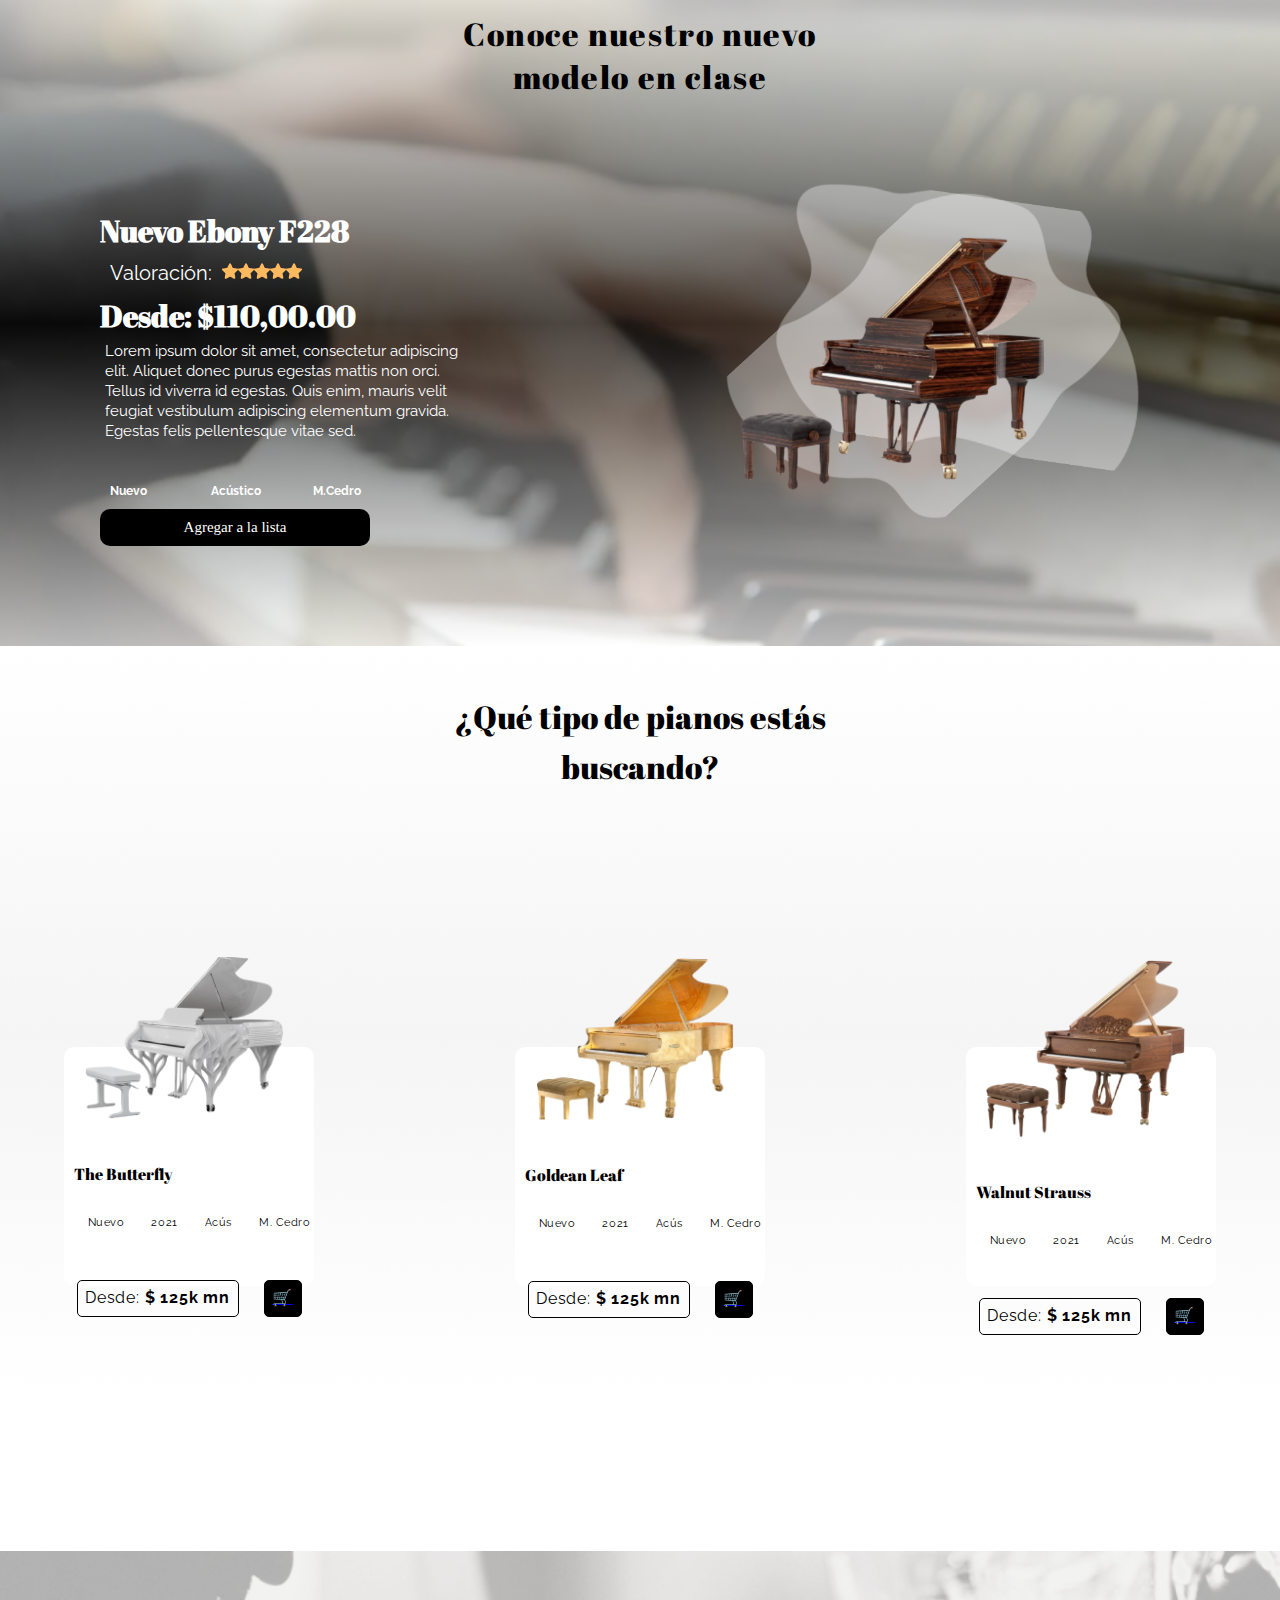
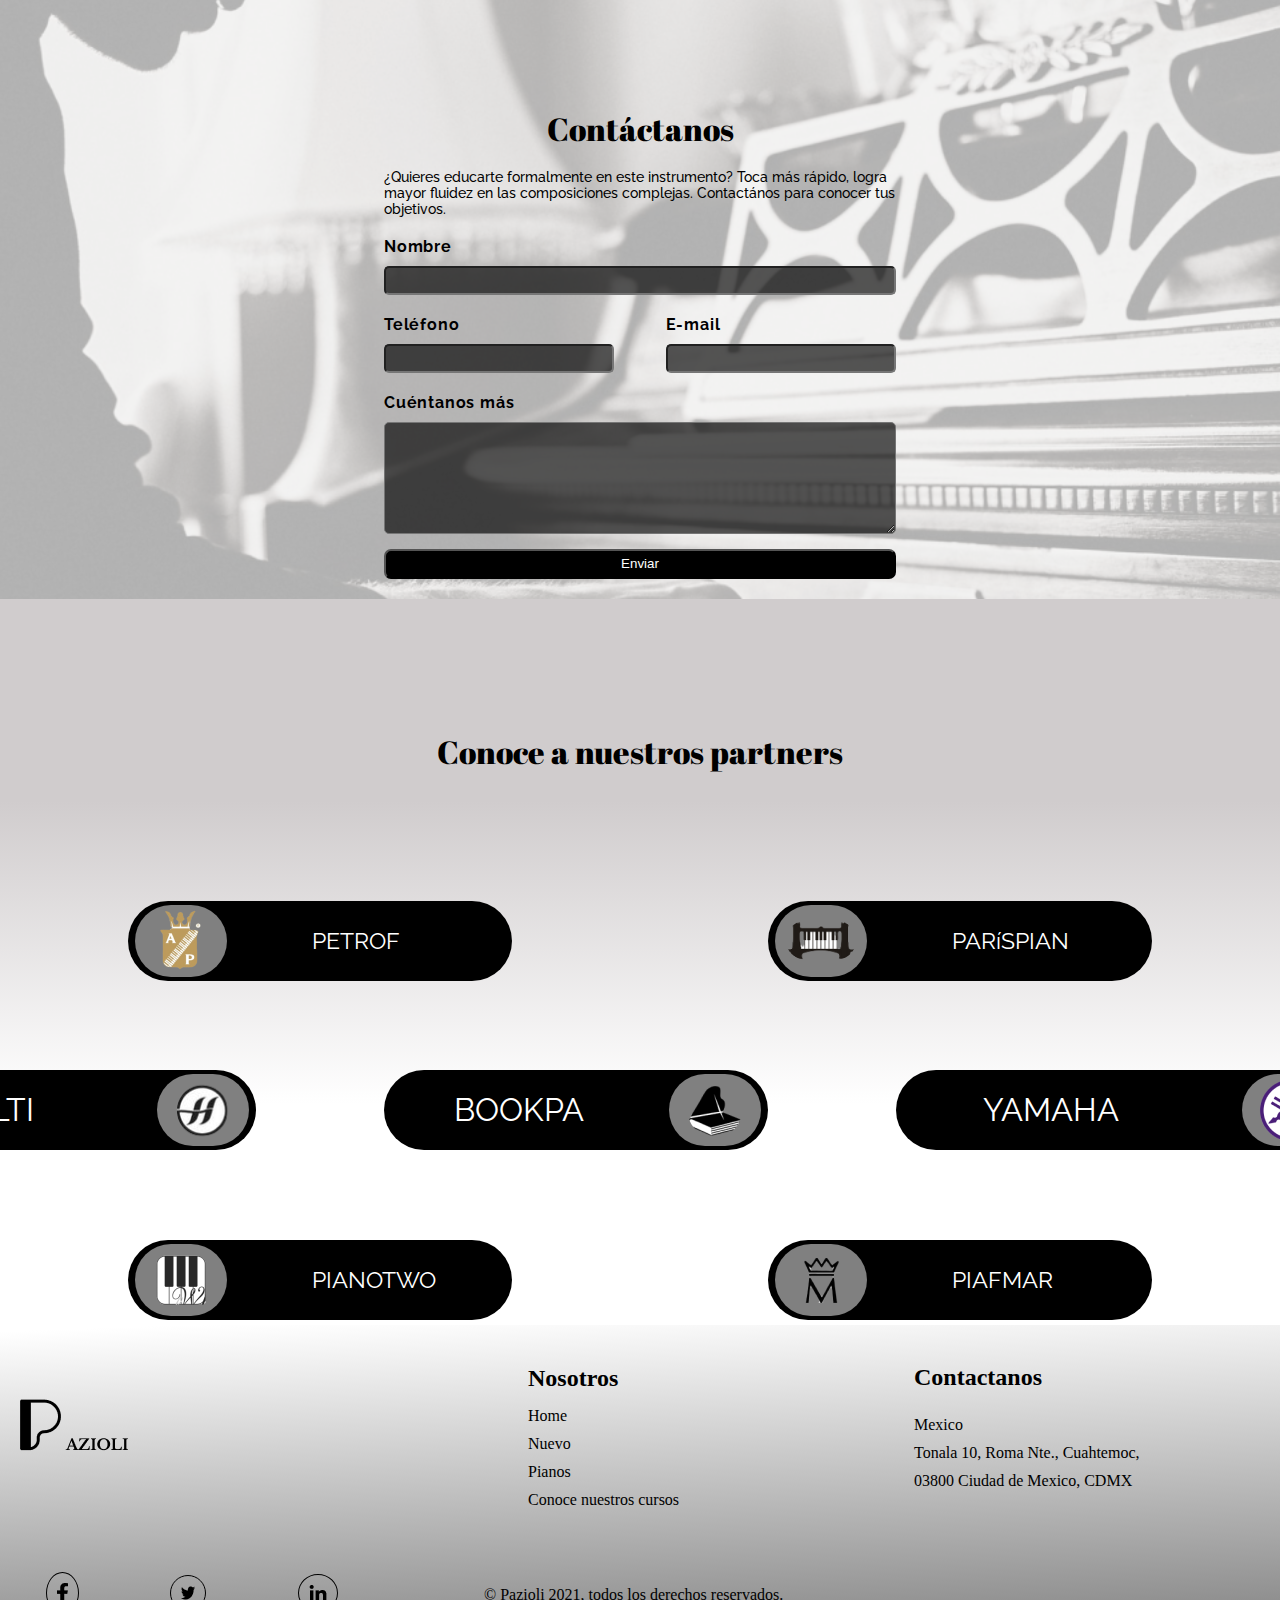
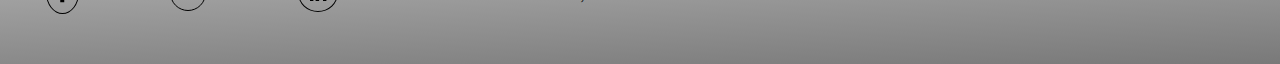
==== commit 4ca87e33: "fix problems of design" ====
--- a/src/index.html
+++ b/src/index.html
@@ -49,9 +49,78 @@
             </div>
             </div>       
         </section>
+        <!--Alejando-->
+        <section class="section__pianos">
+          <div class="section__info">
+            <p class="section__sub">¿Qué tipo de pianos estás</p>
+            <p class="section__sub">buscando?</p>
+          </div>
+          <div class="section__tipos">
+            <div class="section__tipos--tipodetalle">
+              <div class="imagenPianos">
+                <img src="../img/alejandro_piano01.png" alt="Piano de cola color blanco" />
+              </div>
+              <div class="textosPianos">
+                <h3>The Butterfly</h3>
+              </div>
+              <div class="detallesPianos">
+                <ul>
+                  <li>Nuevo</li>
+                  <li>2021</li>
+                  <li>Acús</li>
+                  <li>M. Cedro</li>
+                </ul>
+              </div>
+              <div class="ordenarPianos">
+                <div class="costobase"><p>Desde: <strong>$ 125k mn</strong></p></div>
+                <div class="carrito"><a href="#">🛒</a></div>
+              </div>
+            </div>
+            <div class="section__tipos--tipodetalle">
+              <div class="imagenPianos">
+                <img src="../img/alejandro_piano02.png" alt="Piano de cola color dorado" />
+              </div>
+              <div class="textosPianos">
+                <h3>Goldean Leaf</h3>
+              </div>
+              <div class="detallesPianos">
+                <ul>
+                  <li>Nuevo</li>
+                  <li>2021</li>
+                  <li>Acús</li>
+                  <li>M. Cedro</li>
+                </ul>
+              </div>
+              <div class="ordenarPianos">
+                <div class="costobase"><p>Desde: <strong>$ 125k mn</strong></p></div>
+                <div class="carrito"><a href="#">🛒</a></div>
+              </div>
+            </div>
+            <div class="section__tipos--tipodetalle">
+              <div class="imagenPianos">
+                <img src="../img/alejandro_piano03.png" alt="Piano de cola color madera" />
+              </div>
+              <div class="textosPianos">
+                <h3>Walnut Strauss</h3>
+              </div>
+              <div class="detallesPianos">
+                <ul>
+                  <li>Nuevo</li>
+                  <li>2021</li>
+                  <li>Acús</li>
+                  <li>M. Cedro</li>
+                </ul>
+              </div>
+              <div class="ordenarPianos">
+                <div class="costobase"><p>Desde: <strong>$ 125k mn</strong></p></div>
+                <div class="carrito"><a href="#">🛒</a></div>
+              </div>
+            </div>
+          </div>
+        </section>
         <!-- fer -->
         <section class="section__contacto">
-            <div class="section__info">
+            <div class="section__info1">
               <p class="section__sub">Contáctanos</p>
               <p class="texto">
                 ¿Quieres educarte formalmente en este instrumento? Toca más rápido,
--- a/style/style.css
+++ b/style/style.css
@@ -1,8 +1,277 @@
+@import url("https://fonts.googleapis.com/css2?family=Abril+Fatface&display=swap");
+@import url("https://fonts.googleapis.com/css2?family=Raleway&display=swap");
 @import url("https://fonts.googleapis.com/css2?family=Abril+Fatface&display=swap");
 @import url("https://fonts.googleapis.com/css2?family=Raleway&display=swap");
 @import url("https://fonts.googleapis.com/css2?family=Abril+Fatface&display=swap");
 @import url("https://fonts.googleapis.com/css2?family=Raleway&display=swap");
 @import url("https://fonts.googleapis.com/css?family=Raleway:300,400,700&display=swap");
+@media only screen and (min-width: 1024px) {
+  * {
+    margin: 0;
+    padding: 0;
+  }
+  .section__pianos {
+    background-image: url(../img/alejandro_fondo.png);
+    width: 100%;
+    height: 751px;
+    position: relative;
+    align-items: center;
+    justify-content: center;
+    align-content: center;
+  }
+  .section__info {
+    padding-top: 5vh;
+    position: relative;
+  }
+  .section__sub {
+    font-family: "Abril Fatface";
+    font-style: normal;
+    font-weight: 400;
+    font-size: 32px;
+    line-height: 43px;
+    display: flex;
+    justify-content: center;
+    align-items: center;
+    height: 50px;
+    position: relative;
+  }
+  .section__tipos {
+    width: 90%;
+    padding-left: 5%;
+    padding-right: 5%;
+    height: 751px;
+    display: flex;
+    flex-direction: row;
+    align-items: center;
+    justify-content: space-between;
+  }
+  .section__tipos--tipodetalle {
+    width: 250px;
+    height: 239px;
+    background-color: white;
+    border-radius: 10px;
+  }
+  .section__tipos--tipodetalle img {
+    width: 80%;
+    height: 80%;
+    position: relative;
+    bottom: 90px;
+    left: 20px;
+  }
+  .textosPianos h3 {
+    font-family: "Abril Fatface";
+    font-style: normal;
+    font-weight: 400;
+    font-size: 16px;
+    line-height: 43px;
+    display: flex;
+    justify-content: left;
+    align-items: left;
+    height: 28px;
+    position: relative;
+    left: 10px;
+    bottom: 60px;
+    display: flex;
+  }
+  .detallesPianos ul {
+    font-family: "Raleway";
+    font-style: normal;
+    font-weight: 400;
+    font-size: 11px;
+    line-height: 14px;
+    /* identical to box height */
+    display: flex;
+    align-items: center;
+    letter-spacing: 0.05em;
+    color: #000000;
+    position: relative;
+    bottom: 50px;
+    left: 10px;
+    display: flex;
+    justify-content: space-around;
+    align-items: center;
+  }
+  .ordenarPianos {
+    width: 100%;
+    height: 36px;
+    display: flex;
+    flex-direction: row;
+    align-items: flex-start;
+    flex-wrap: wrap;
+    justify-content: space-around;
+    bottom: 45px;
+  }
+  .costobase {
+    font-family: "Raleway";
+    font-style: normal;
+    font-weight: 400;
+    font-size: 16px;
+    line-height: 14px;
+    /* identical to box height */
+    display: flex;
+    align-items: center;
+    letter-spacing: 0.05em;
+    color: #000000;
+    width: 160px;
+    height: 35px;
+    border: 1px black solid;
+    border-radius: 5px;
+    align-items: center;
+    justify-content: center;
+  }
+  .carrito {
+    font-family: "Raleway";
+    font-style: normal;
+    font-weight: 400;
+    font-size: 16px;
+    line-height: 14px;
+    /* identical to box height */
+    display: flex;
+    align-items: center;
+    letter-spacing: 0.05em;
+    color: #000000;
+    width: 36px;
+    height: 35px;
+    background-color: black;
+    align-items: center;
+    justify-content: center;
+    border: 1px black solid;
+    border-radius: 5px;
+  }
+}
+@media only screen and (max-width: 767px) {
+  * {
+    margin: 0;
+    padding: 0;
+  }
+  .section__pianos {
+    background-image: url(../img/alejandro_fondo.png);
+    width: 100%;
+    height: 1356px;
+    position: relative;
+    align-items: center;
+    justify-content: center;
+    align-content: center;
+  }
+  .section__info {
+    padding-top: 5vh;
+    padding-bottom: 17vh;
+    position: relative;
+  }
+  .section__sub {
+    font-family: "Abril Fatface";
+    font-style: normal;
+    font-weight: 400;
+    font-size: 24px;
+    line-height: 32.38px;
+    display: flex;
+    justify-content: center;
+    align-items: center;
+    height: 50px;
+    position: relative;
+  }
+  .section__tipos {
+    width: 100%;
+    display: flex;
+    flex-direction: column;
+    align-items: center;
+    justify-content: space-between;
+  }
+  .section__tipos--tipodetalle {
+    width: 250px;
+    height: 350px;
+    margin-bottom: 10%;
+    background-color: white;
+    border-radius: 10px;
+  }
+  .section__tipos--tipodetalle img {
+    width: 80%;
+    height: 80%;
+    position: relative;
+    bottom: 90px;
+    left: 20px;
+  }
+  .textosPianos h3 {
+    font-family: "Abril Fatface";
+    font-style: normal;
+    font-weight: 400;
+    font-size: 16px;
+    line-height: 22px;
+    display: flex;
+    justify-content: left;
+    align-items: left;
+    height: 28px;
+    position: relative;
+    left: 10px;
+    bottom: 60px;
+    display: flex;
+  }
+  .detallesPianos ul {
+    font-family: "Raleway";
+    font-style: normal;
+    font-weight: 400;
+    font-size: 11px;
+    line-height: 14px;
+    /* identical to box height */
+    display: flex;
+    align-items: center;
+    letter-spacing: 0.05em;
+    color: #000000;
+    position: relative;
+    bottom: 50px;
+    left: 10px;
+    display: flex;
+    justify-content: space-around;
+    align-items: center;
+  }
+  .ordenarPianos {
+    width: 100%;
+    height: 36px;
+    display: flex;
+    flex-direction: row;
+    align-items: flex-start;
+    flex-wrap: wrap;
+    justify-content: space-around;
+    bottom: 45px;
+  }
+  .costobase {
+    font-family: "Raleway";
+    font-style: normal;
+    font-weight: 400;
+    font-size: 16px;
+    line-height: 14px;
+    /* identical to box height */
+    display: flex;
+    align-items: center;
+    letter-spacing: 0.05em;
+    color: #000000;
+    width: 160px;
+    height: 35px;
+    border: 1px black solid;
+    border-radius: 5px;
+    align-items: center;
+    justify-content: center;
+  }
+  .carrito {
+    font-family: "Raleway";
+    font-style: normal;
+    font-weight: 400;
+    font-size: 16px;
+    line-height: 14px;
+    /* identical to box height */
+    display: flex;
+    align-items: center;
+    letter-spacing: 0.05em;
+    color: #000000;
+    width: 36px;
+    height: 35px;
+    background-color: black;
+    align-items: center;
+    justify-content: center;
+    border: 1px black solid;
+    border-radius: 5px;
+  }
+}
 @media screen and (min-width: 1200px) {
   * {
     padding: 0;
@@ -11,7 +280,6 @@
   main {
     width: 100%;
     height: 100%;
-    background-color: aquamarine;
   }
   .section__piano {
     background-image: url(../cint-img/image2.png);
@@ -348,6 +616,7 @@
   background-repeat: no-repeat;
   width: 100%;
   position: relative;
+  margin-top: 12%;
 }
 
 .section__contacto::before {
@@ -360,7 +629,7 @@
   background-color: rgba(255, 255, 255, 0.66);
 }
 
-.section__info {
+.section__info1 {
   padding-top: 17vh;
   position: relative;
 }
@@ -545,7 +814,6 @@
 .footer__final {
   display: flex;
   width: 100%;
-  height: 100px;
 }
 
 .redes {
@@ -639,9 +907,9 @@
   }
   .section__piano .principal .grupo1 {
     background: linear-gradient(rgb(6, 6, 6), rgb(19, 18, 18), rgb(10, 10, 10), #fff);
-    padding: 40px 40px 40px 40px;
   }
   .section__piano .principal .grupo1 h2 {
+    margin-top: 40px;
     font-family: "Abril Fatface";
     font-size: 30px;
     color: #fff;
@@ -743,7 +1011,7 @@
   .section__piano::before {
     content: "";
     width: 100%;
-    min-height: 100%;
+    height: 1000px;
     position: absolute;
     top: 0;
     left: 0;
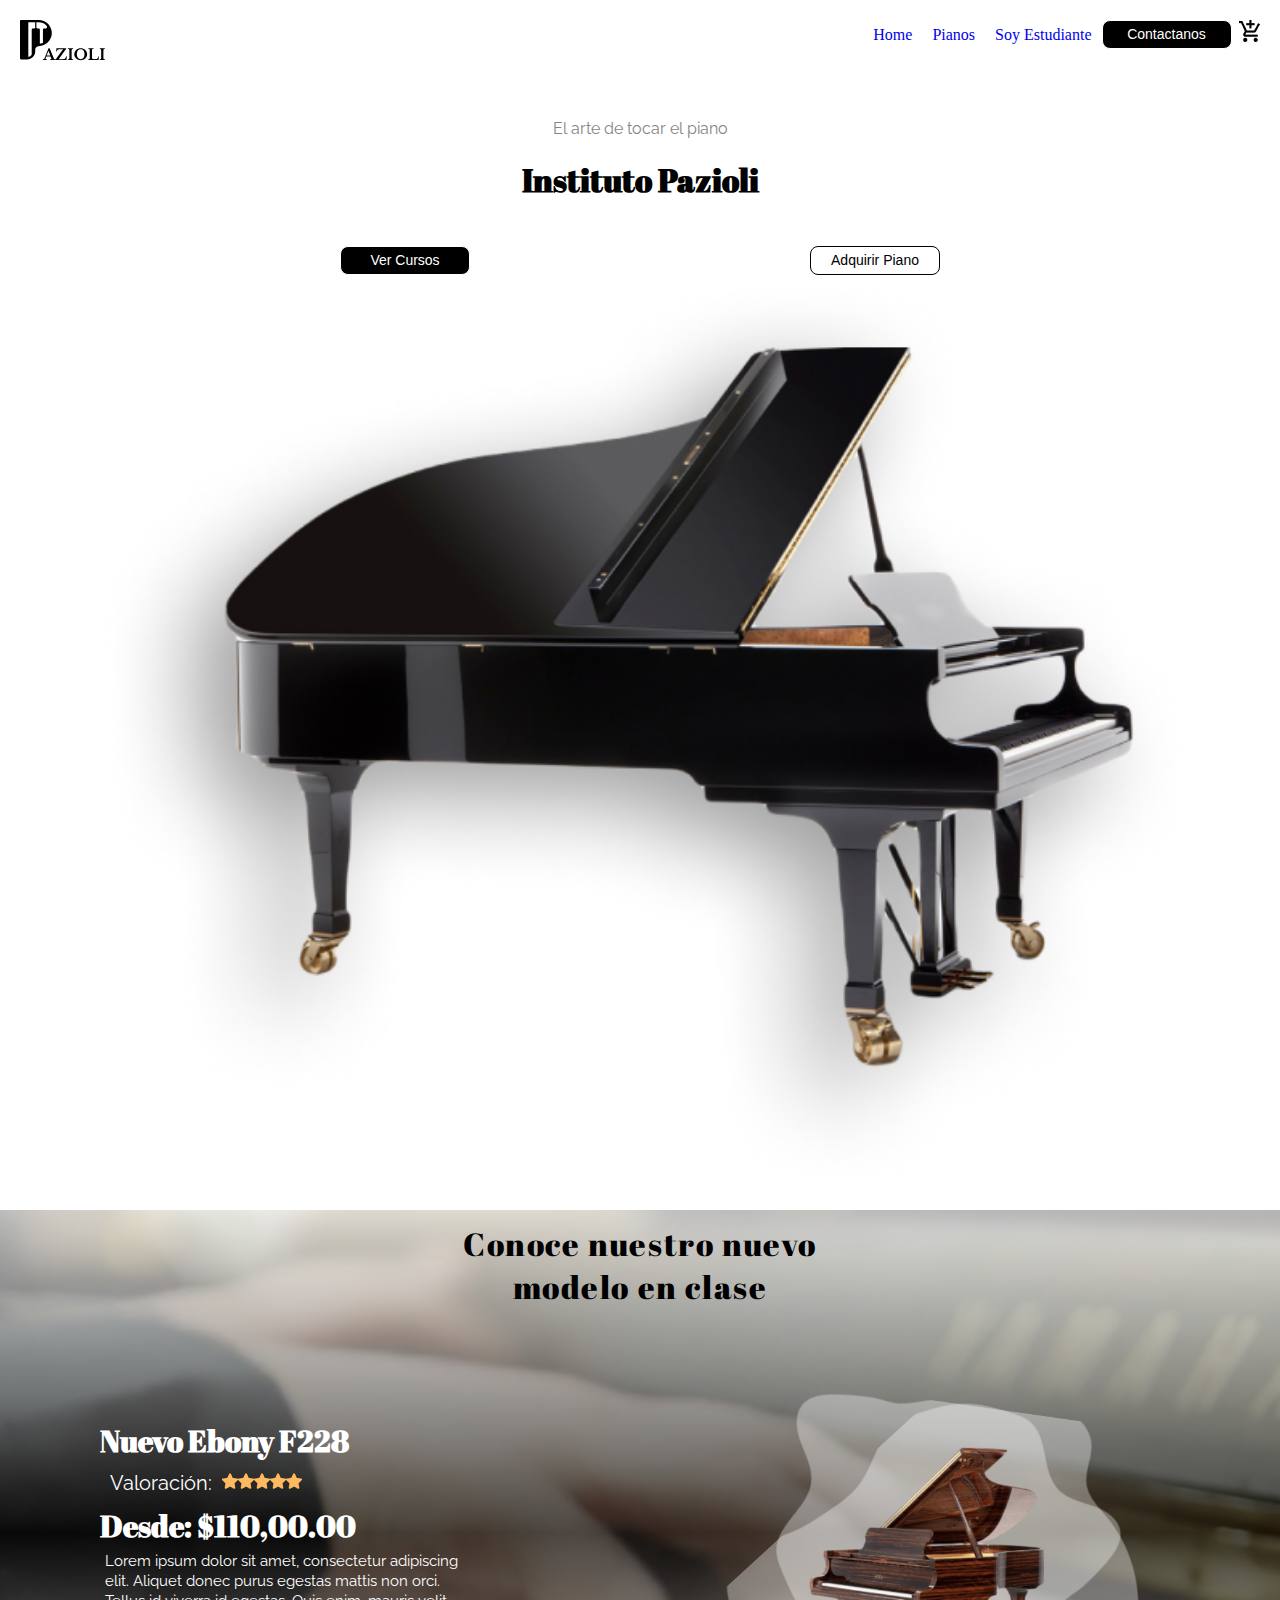
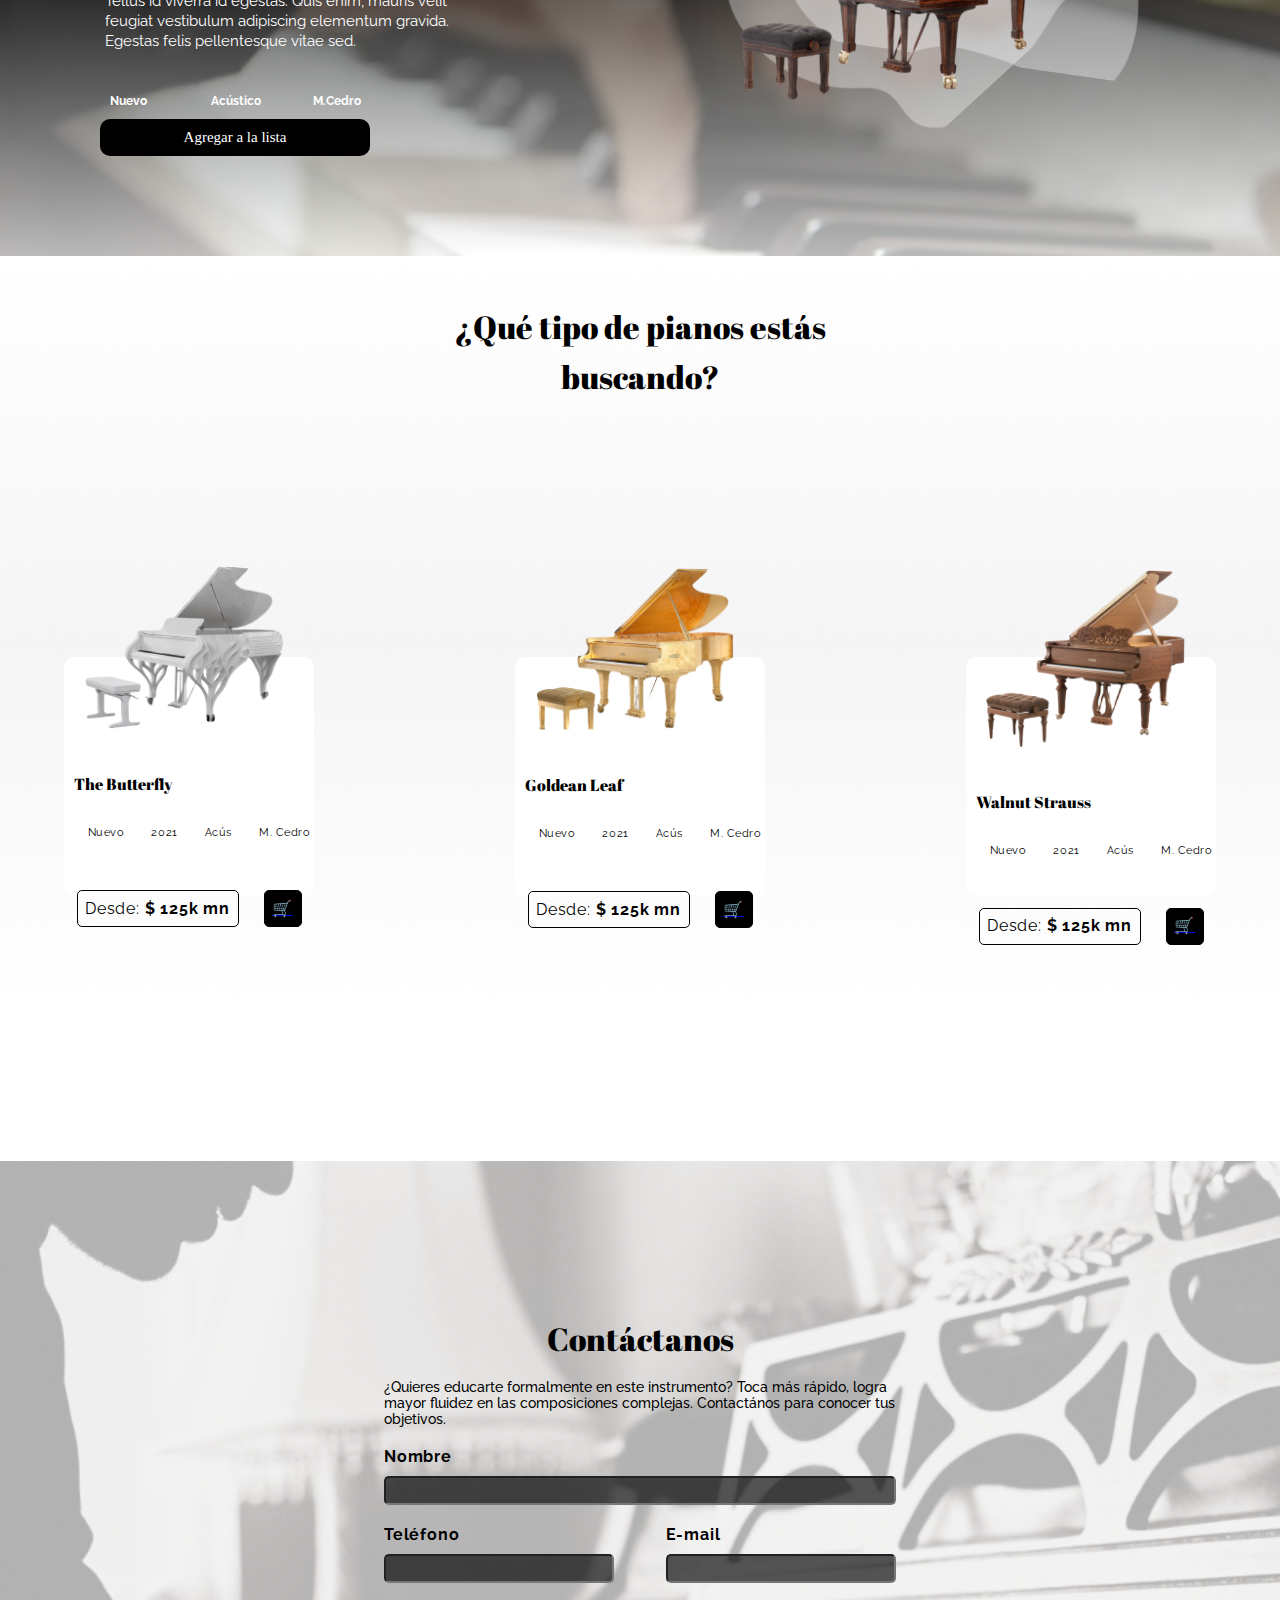
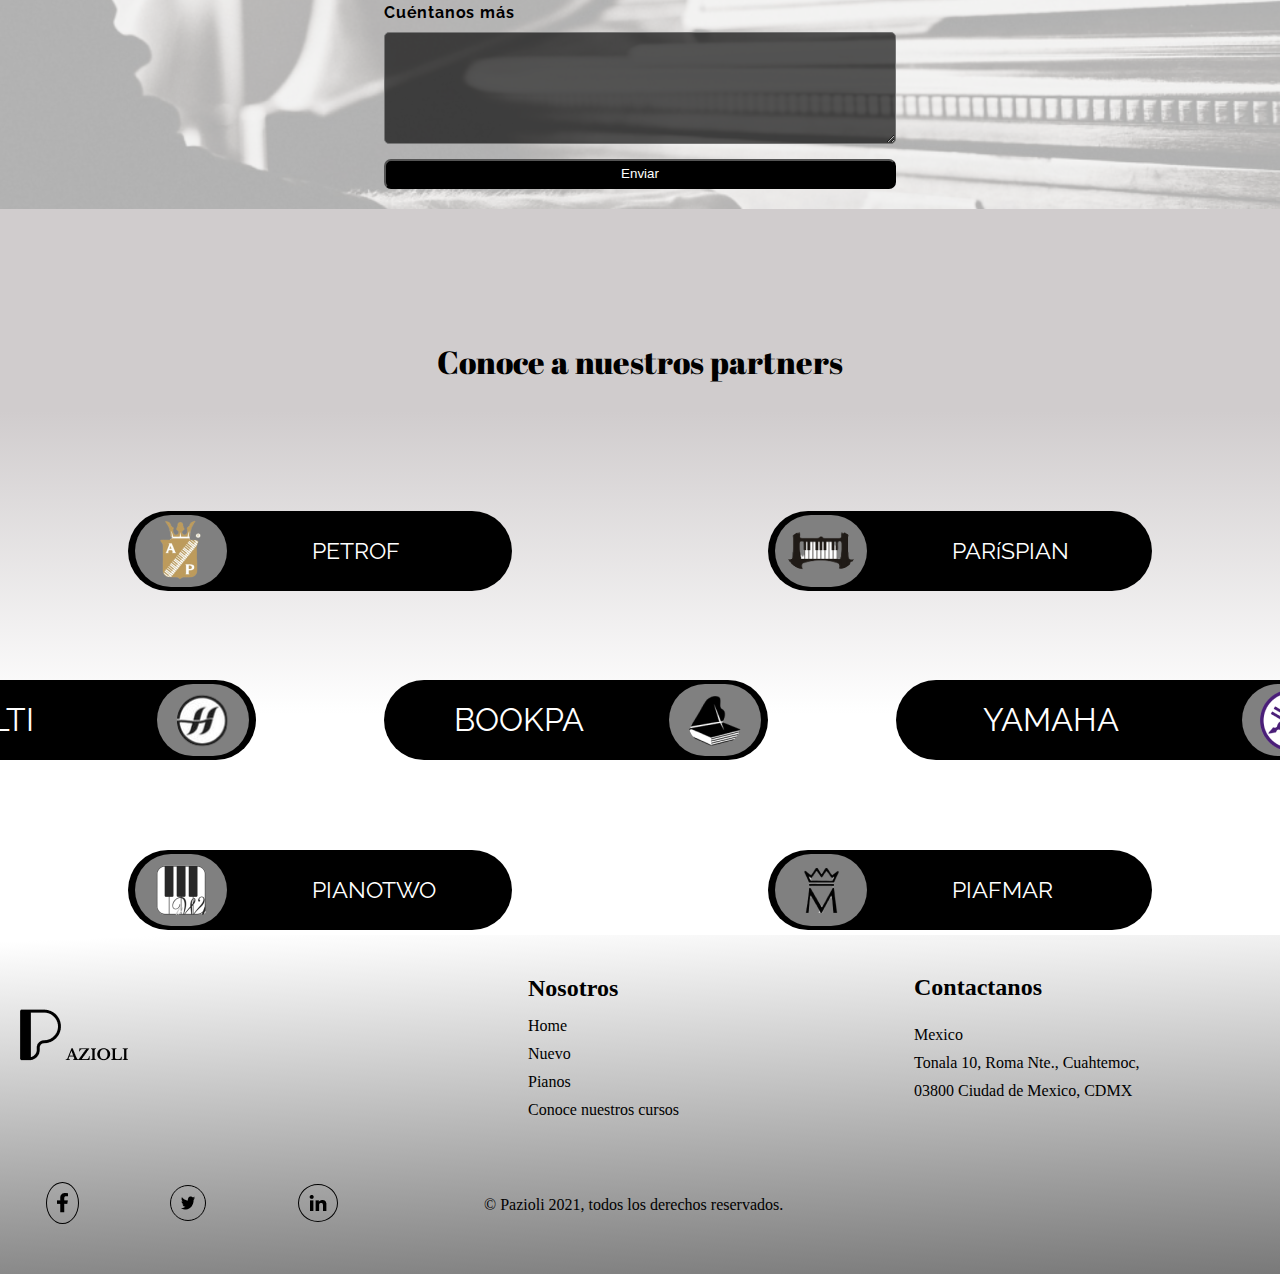
==== commit c0747306: "finish merge" ====
--- a/src/index.html
+++ b/src/index.html
@@ -8,7 +8,30 @@
     <link rel="stylesheet" href="../style/style.css" />
   </head>
   <body>
+    <!--Section Christia-->
+    <header class="header">
+      <img class="header__img header__img--logo" src="../Images Pazioli2/Group 3 (1).svg" alt="" />
+      <nav class="header__nav">
+        <a class="header__nav--a" href="#">Home</a>
+        <a class="header__nav--a" href="#">Pianos</a>
+        <a class="header__nav--a" href="#">Soy Estudiante</a>
+        <button class="header__nav--btn">Contactanos</button>
+      </nav>
+      <img class="header__img header__img--icon" src="../Images Pazioli2/Pazioli checkout.png" alt="" />
+    </header> 
     <main>
+      <!-- primera section -->
+    <section class="sectionOne">
+      <p class="sectionOne__paragraph">El arte de tocar el piano</p>
+      <h1 class="sectionOne__title">Instituto Pazioli</h1>
+      <div class="sectionOne__containerBtn">
+        <button class="sectionOne__containerBtn--watch">Ver Cursos</button>
+        <button class="sectionOne__containerBtn--obtain">Adquirir Piano</button>
+      </div>
+      <div class="sectionOne__img--blackPiano">
+        <img src="../Images Pazioli2/Pazioli piano.png" alt=""/>
+      </div>
+    </section>
         <section class="section__piano">
             <div class="new">
                 <h1>Conoce nuestro nuevo modelo en clase</h1>
--- a/style/style.css
+++ b/style/style.css
@@ -406,6 +406,110 @@
     opacity: 0.7;
   }
 }
+.header {
+  display: flex;
+  flex-direction: row;
+  justify-content: space-between;
+  align-items: flex-start;
+  margin: 20px;
+}
+
+.header__nav {
+  width: 90%;
+  text-align: center;
+  margin: 0px 0 20px 0;
+  color: #000000;
+  display: flex;
+  flex-direction: row;
+  justify-content: flex-end;
+  align-items: center;
+}
+
+.header__nav--a {
+  -webkit-text-decoration-line: none;
+          text-decoration-line: none;
+  margin: 0 10px;
+}
+
+.header__nav--btn {
+  color: #ffffff;
+  background-color: #000000;
+  border-radius: 8px;
+  font-family: "Poppins", sans-serif;
+  font-style: normal;
+  font-size: 14px;
+  line-height: 21px;
+  font-weight: 500;
+  padding: 3px 10px;
+  border: solid 1px;
+  width: 130px;
+}
+
+.sectionOne {
+  position: relative;
+}
+
+.sectionOne__paragraph {
+  text-align: center;
+  margin-top: 50px;
+  font-family: "Raleway", sans-serif;
+  color: #858585;
+}
+
+.sectionOne__title {
+  text-align: center;
+  margin-top: 20px;
+  font-family: "Abril Fatface", cursive;
+  font-size: 32px;
+  font-style: normal;
+  line-height: 43px;
+}
+
+.sectionOne__containerBtn {
+  display: flex;
+  flex-direction: row;
+  justify-content: space-evenly;
+  margin-top: 45px;
+}
+
+.sectionOne__img--blackPiano {
+  height: auto;
+  display: flex;
+  align-items: center;
+  justify-content: center;
+}
+.sectionOne__img--blackPiano img {
+  width: 90%;
+}
+
+.sectionOne__containerBtn--watch {
+  color: #ffffff;
+  background-color: #000000;
+  border-radius: 8px;
+  font-family: "Poppins", sans-serif;
+  font-style: normal;
+  font-size: 14px;
+  line-height: 21px;
+  font-weight: 500;
+  padding: 3px 10px;
+  border: solid 1px;
+  width: 130px;
+}
+
+.sectionOne__containerBtn--obtain {
+  color: #000000;
+  background-color: #ffffff;
+  border-radius: 8px;
+  font-family: "Poppins", sans-serif;
+  font-style: normal;
+  font-size: 14px;
+  line-height: 21px;
+  font-weight: 500;
+  padding: 3px 10px;
+  border: solid 1px;
+  width: 130px;
+}
+
 .section__partners {
   background: linear-gradient(180deg, rgb(208, 204, 205) 28%, rgb(255, 255, 255) 70%);
 }
@@ -1011,11 +1115,10 @@
   .section__piano::before {
     content: "";
     width: 100%;
-    height: 1000px;
+    height: 100%;
     position: absolute;
     top: 0;
     left: 0;
-    background: linear-gradient(#fff, #000, #fff);
     opacity: 0.7;
   }
 }
